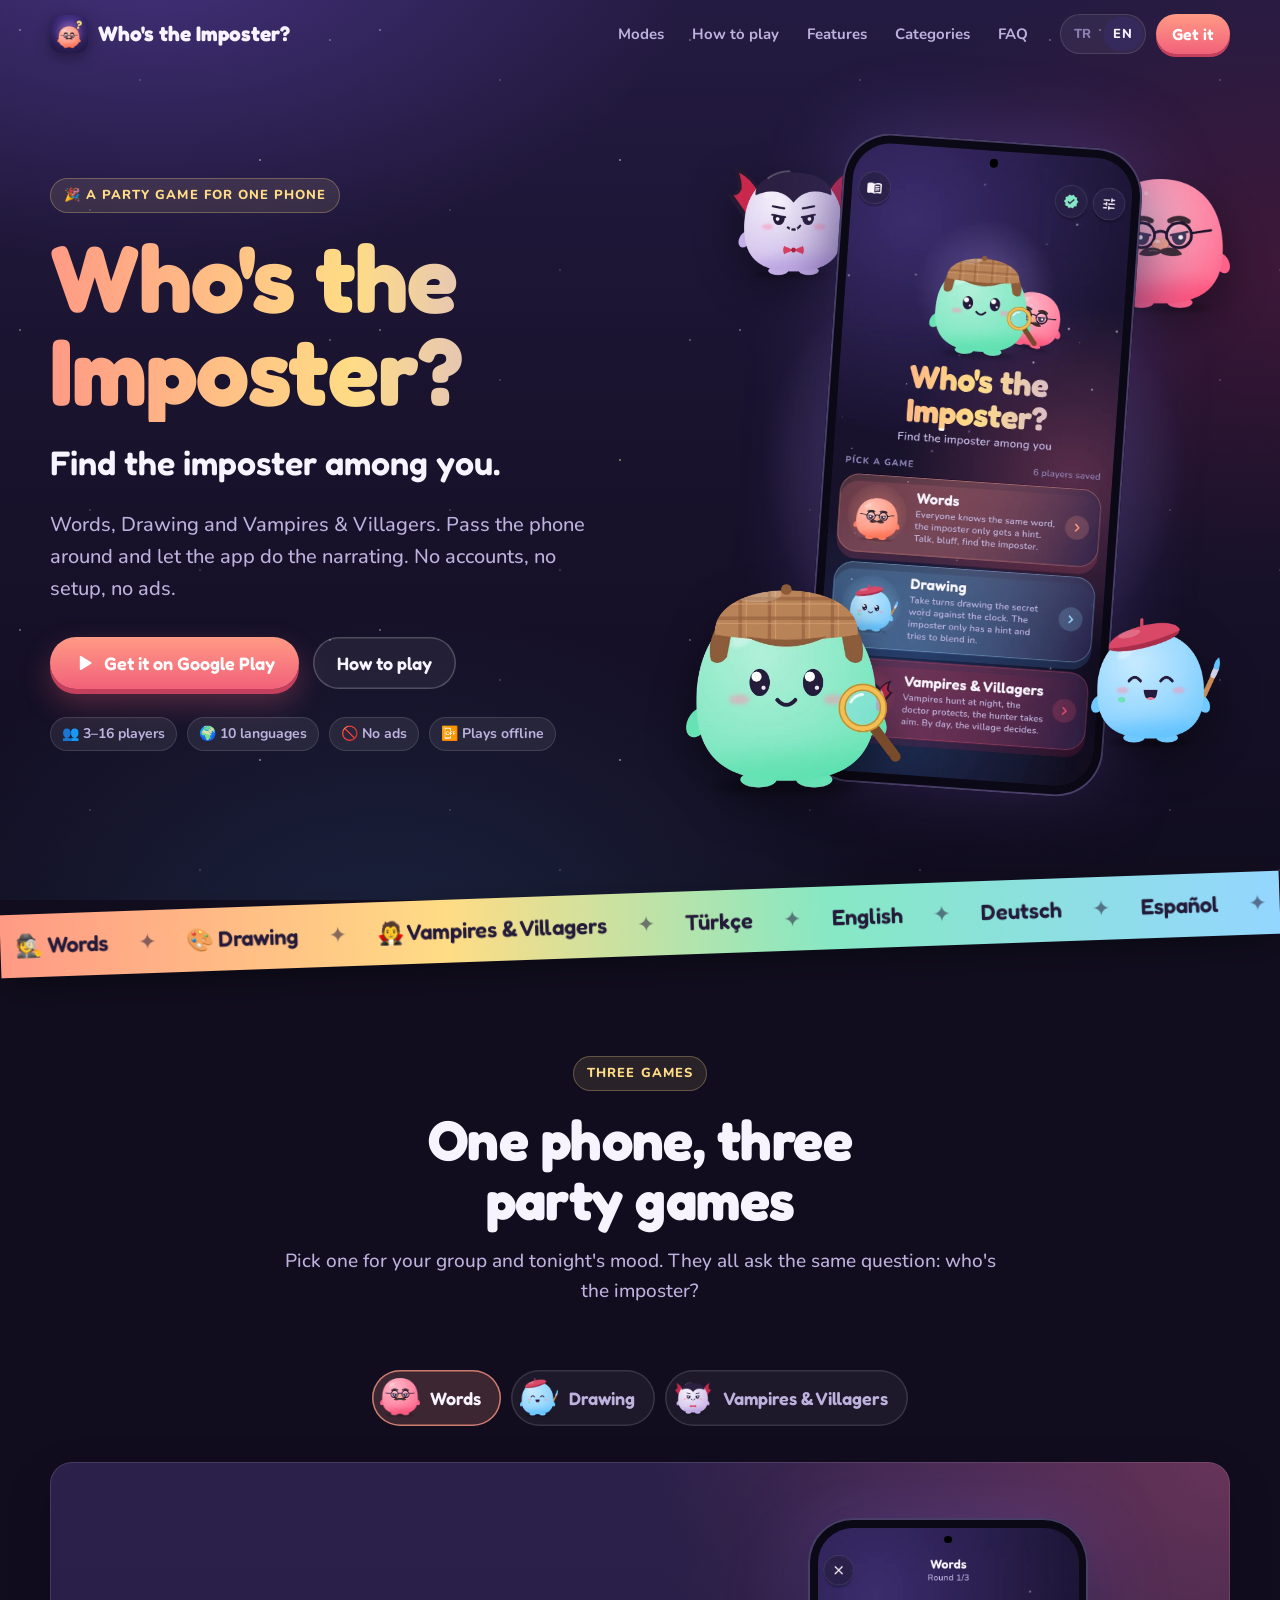
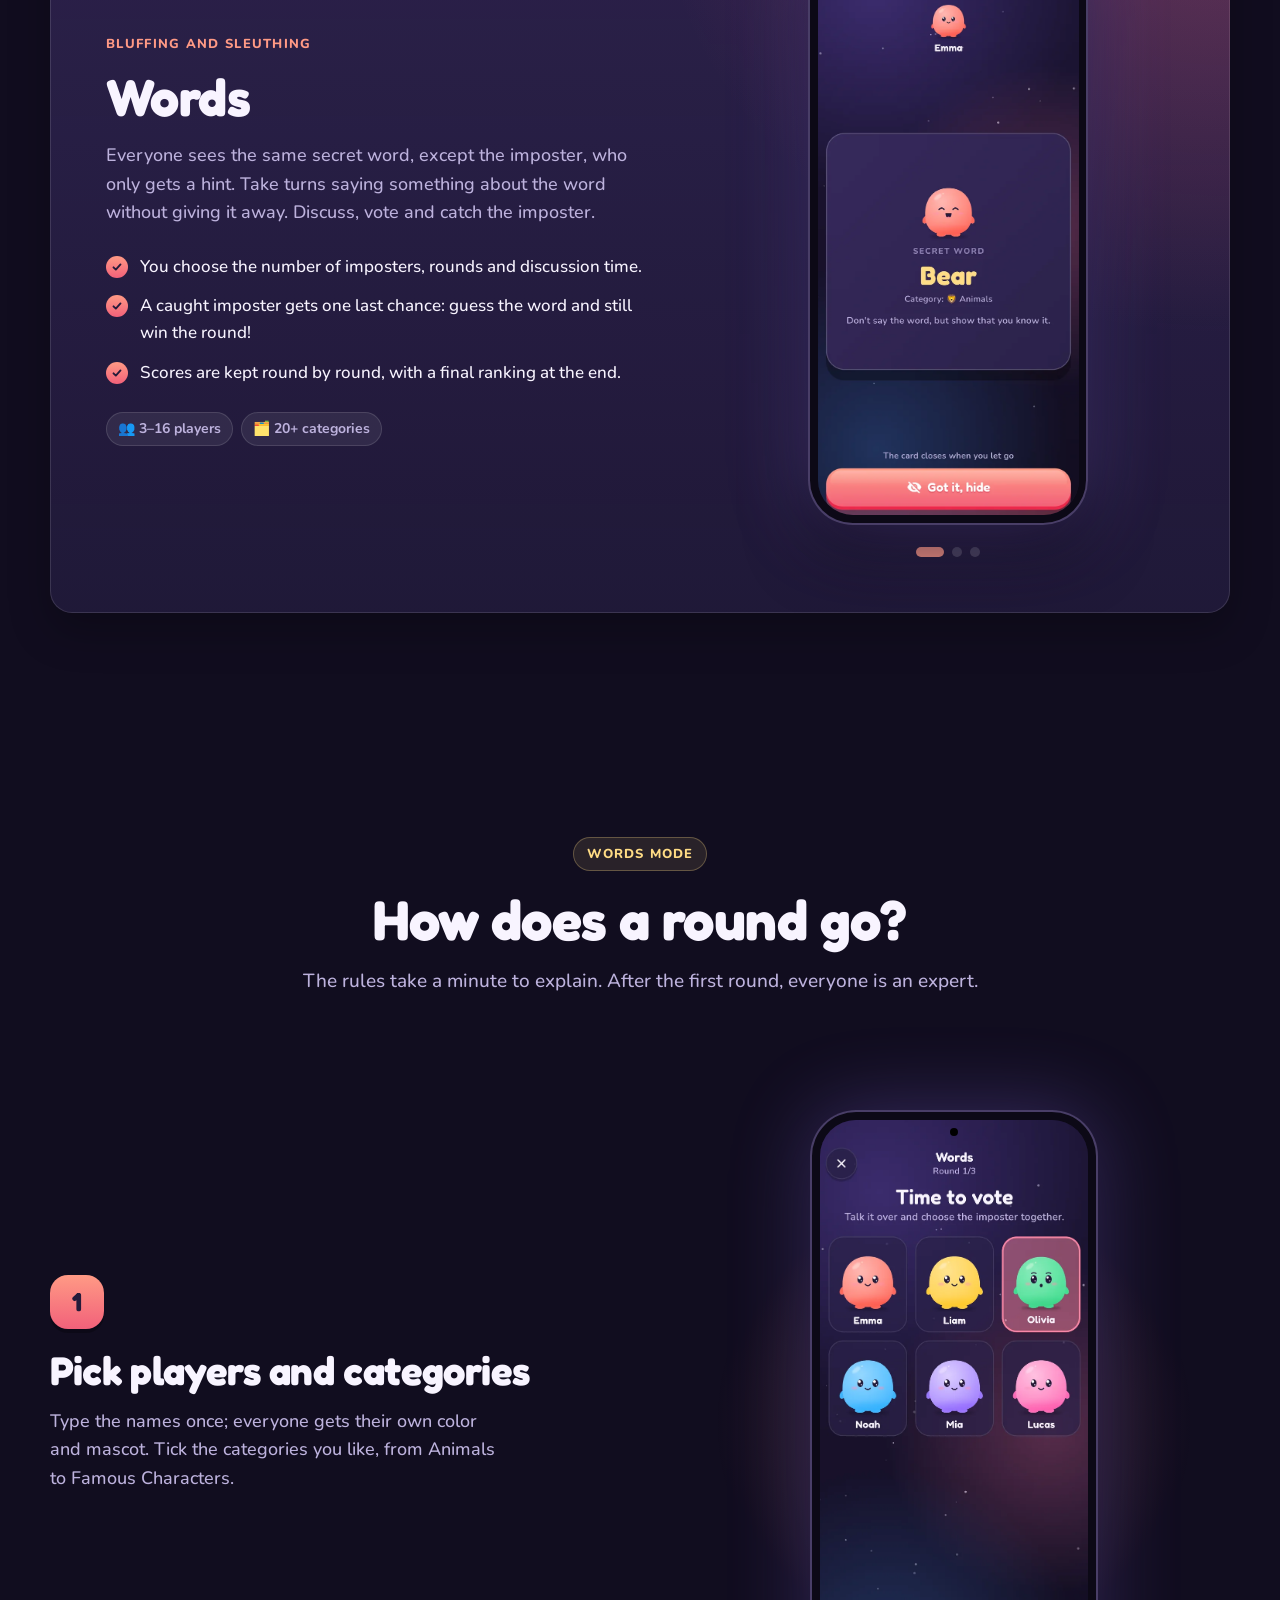
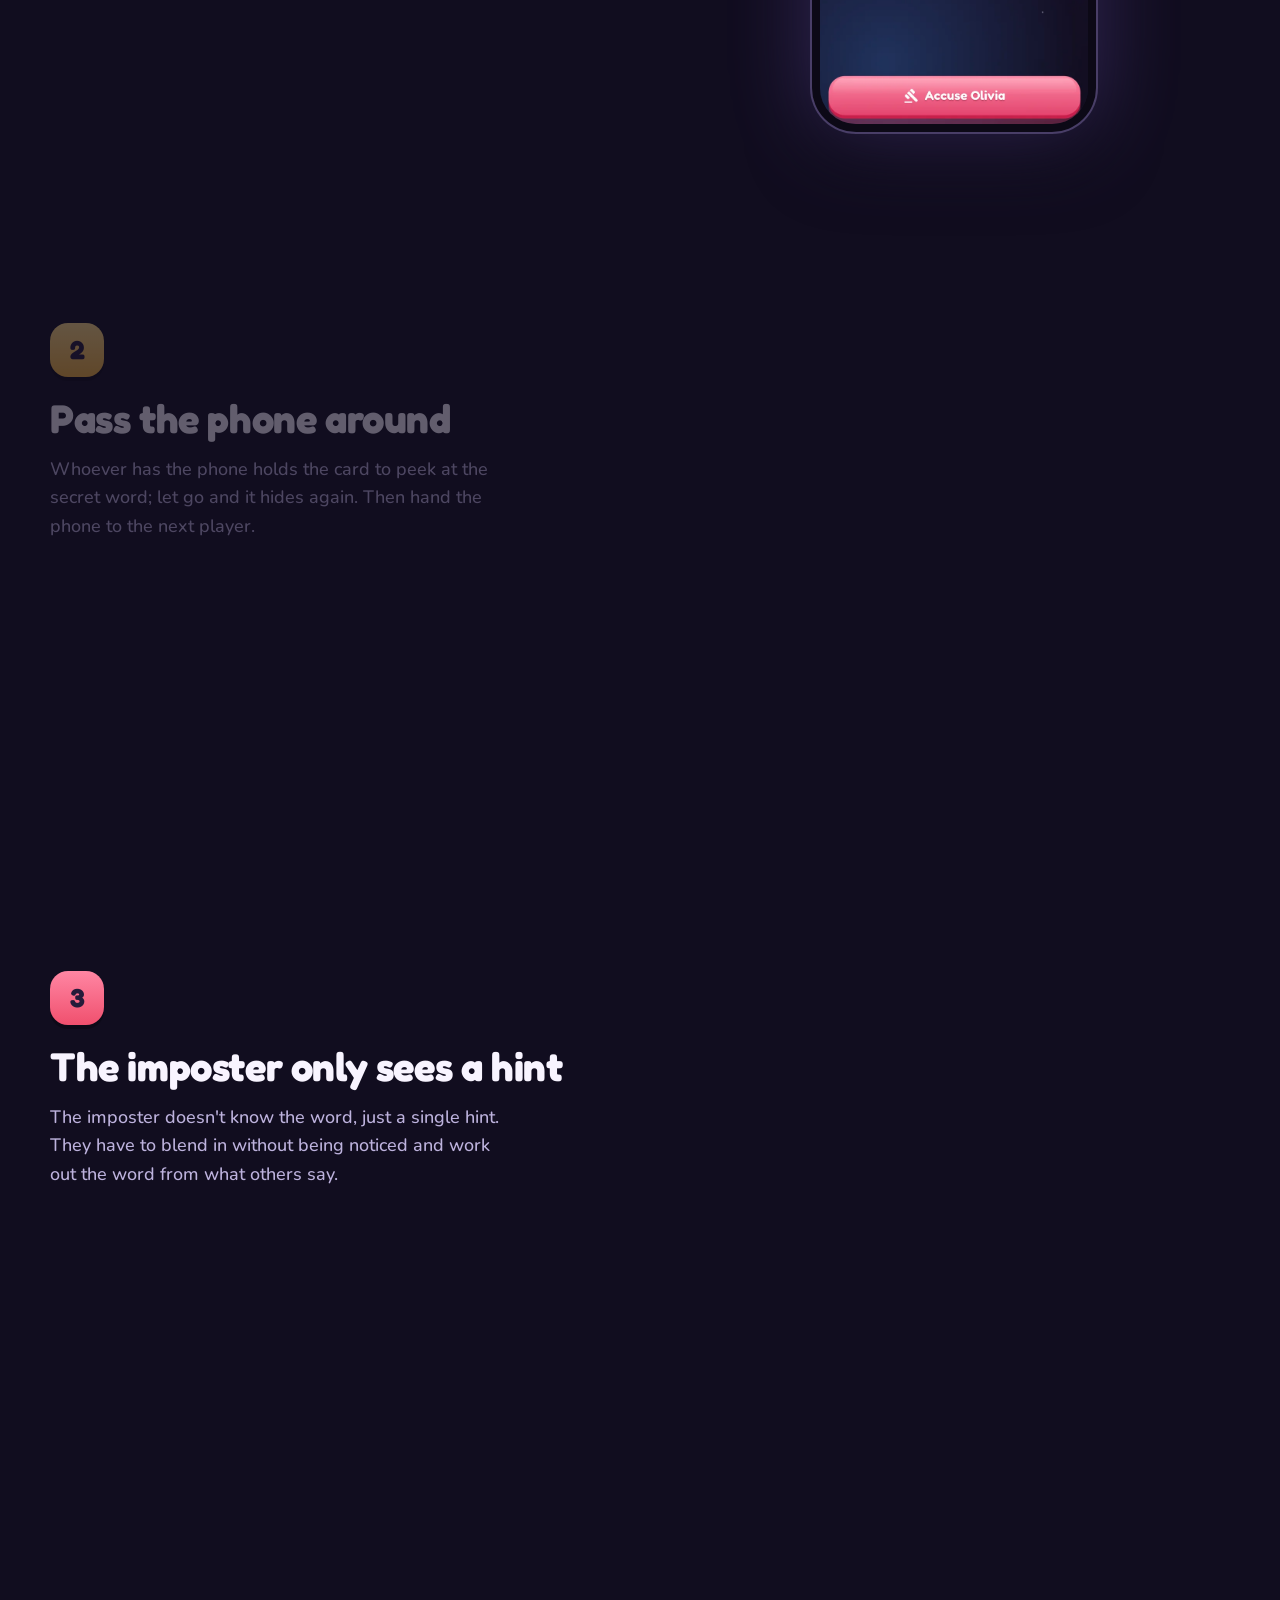
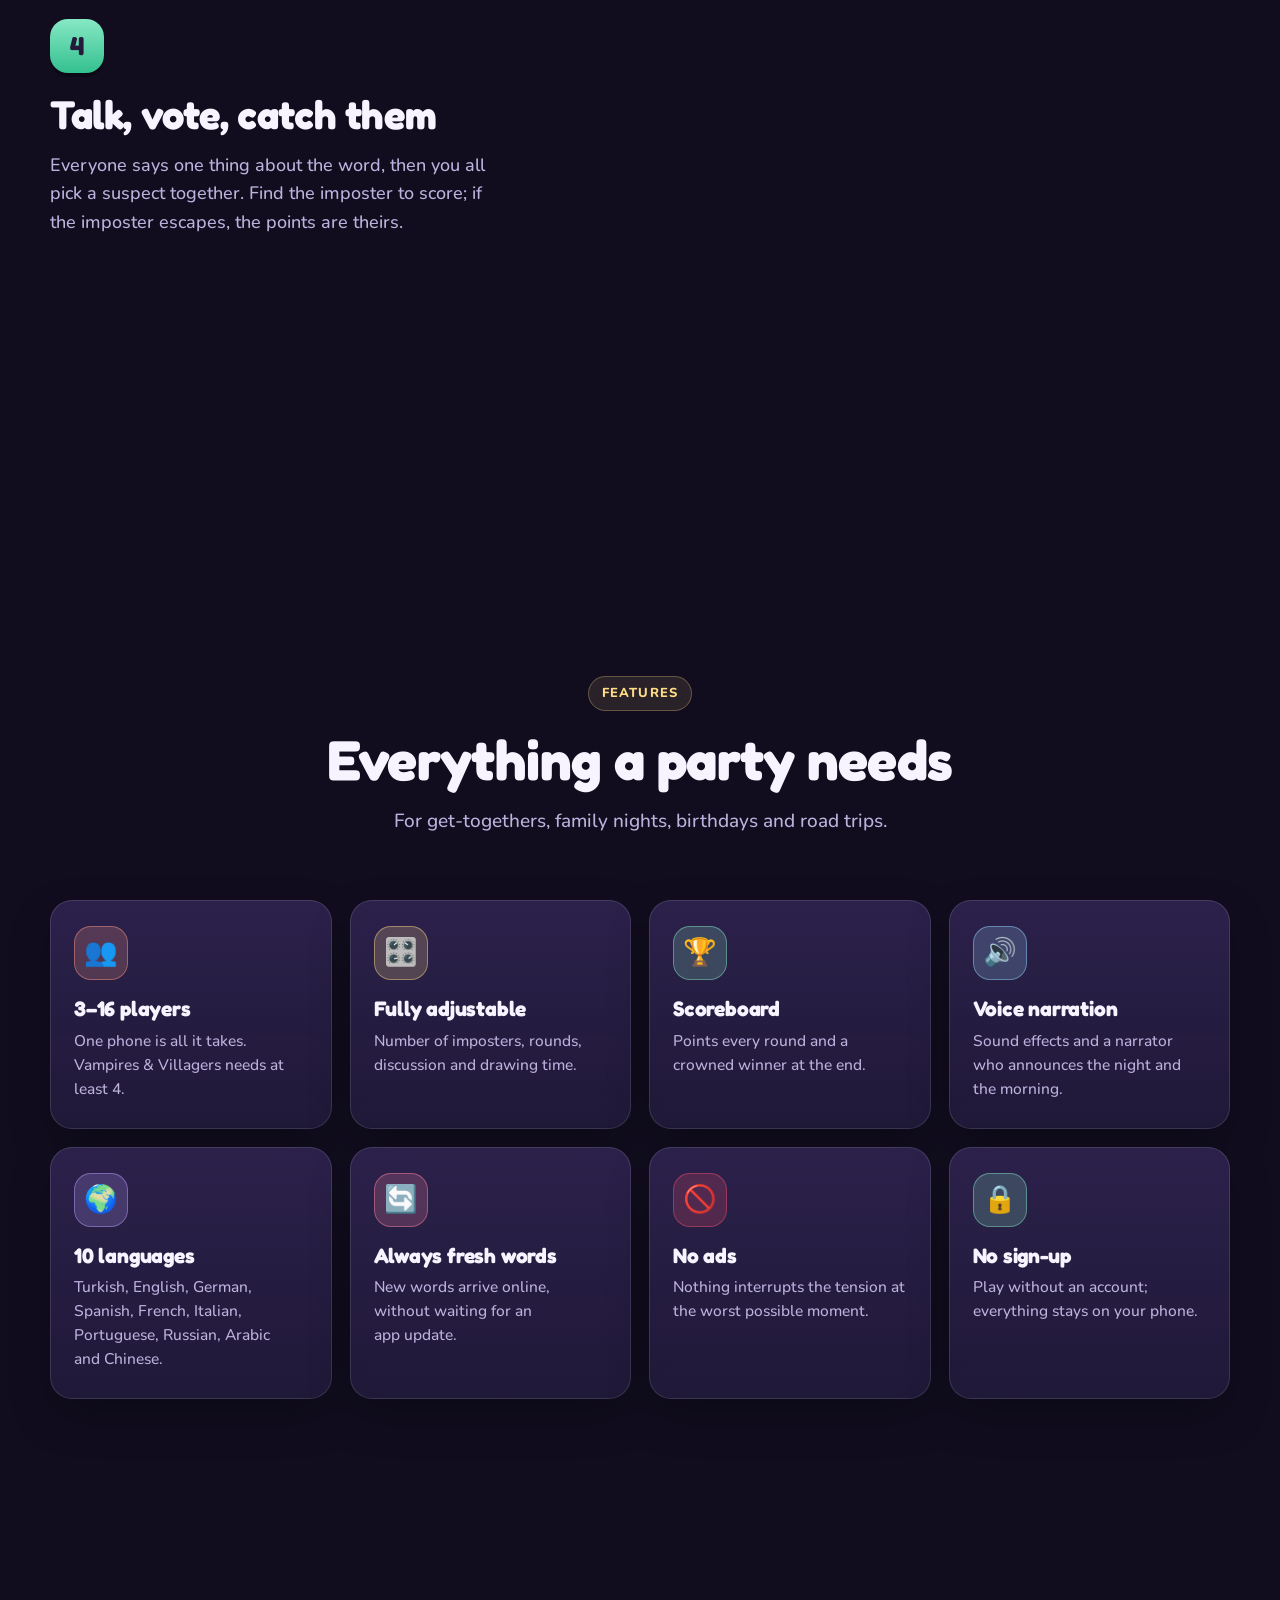
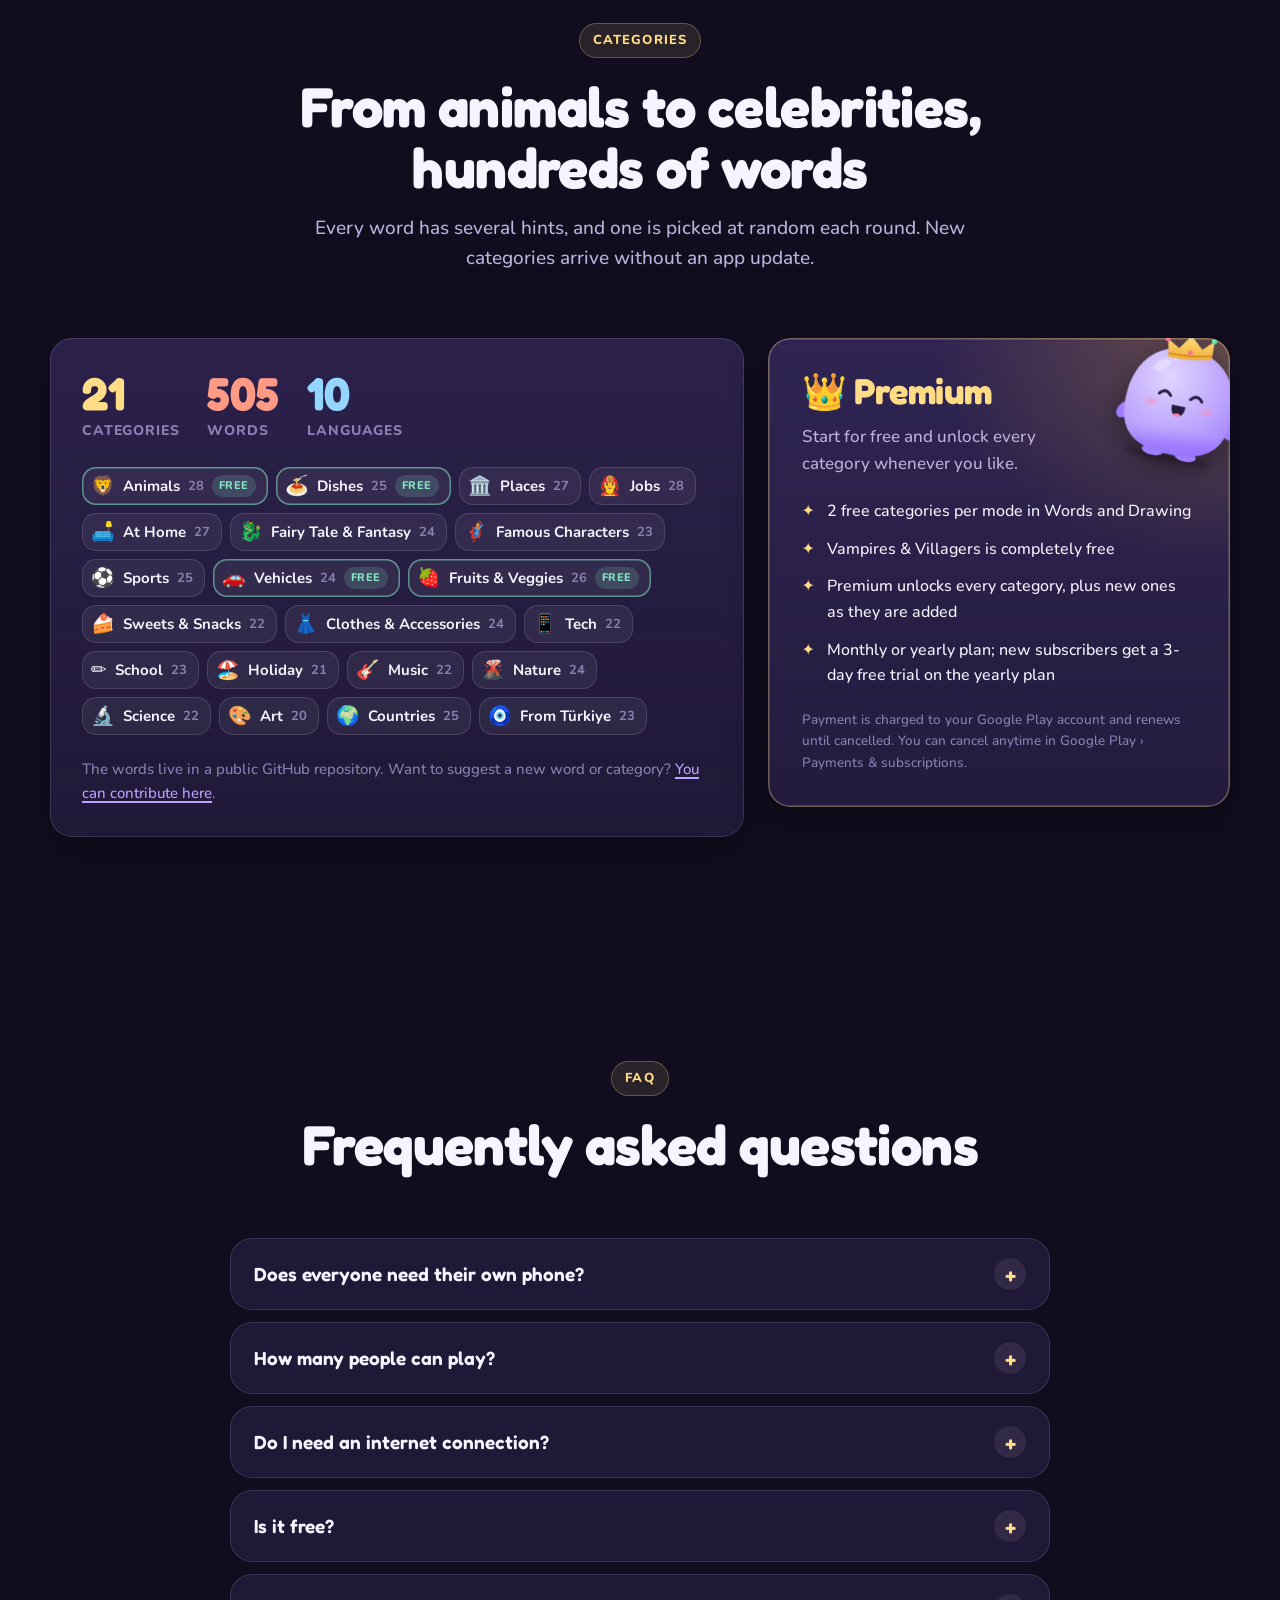
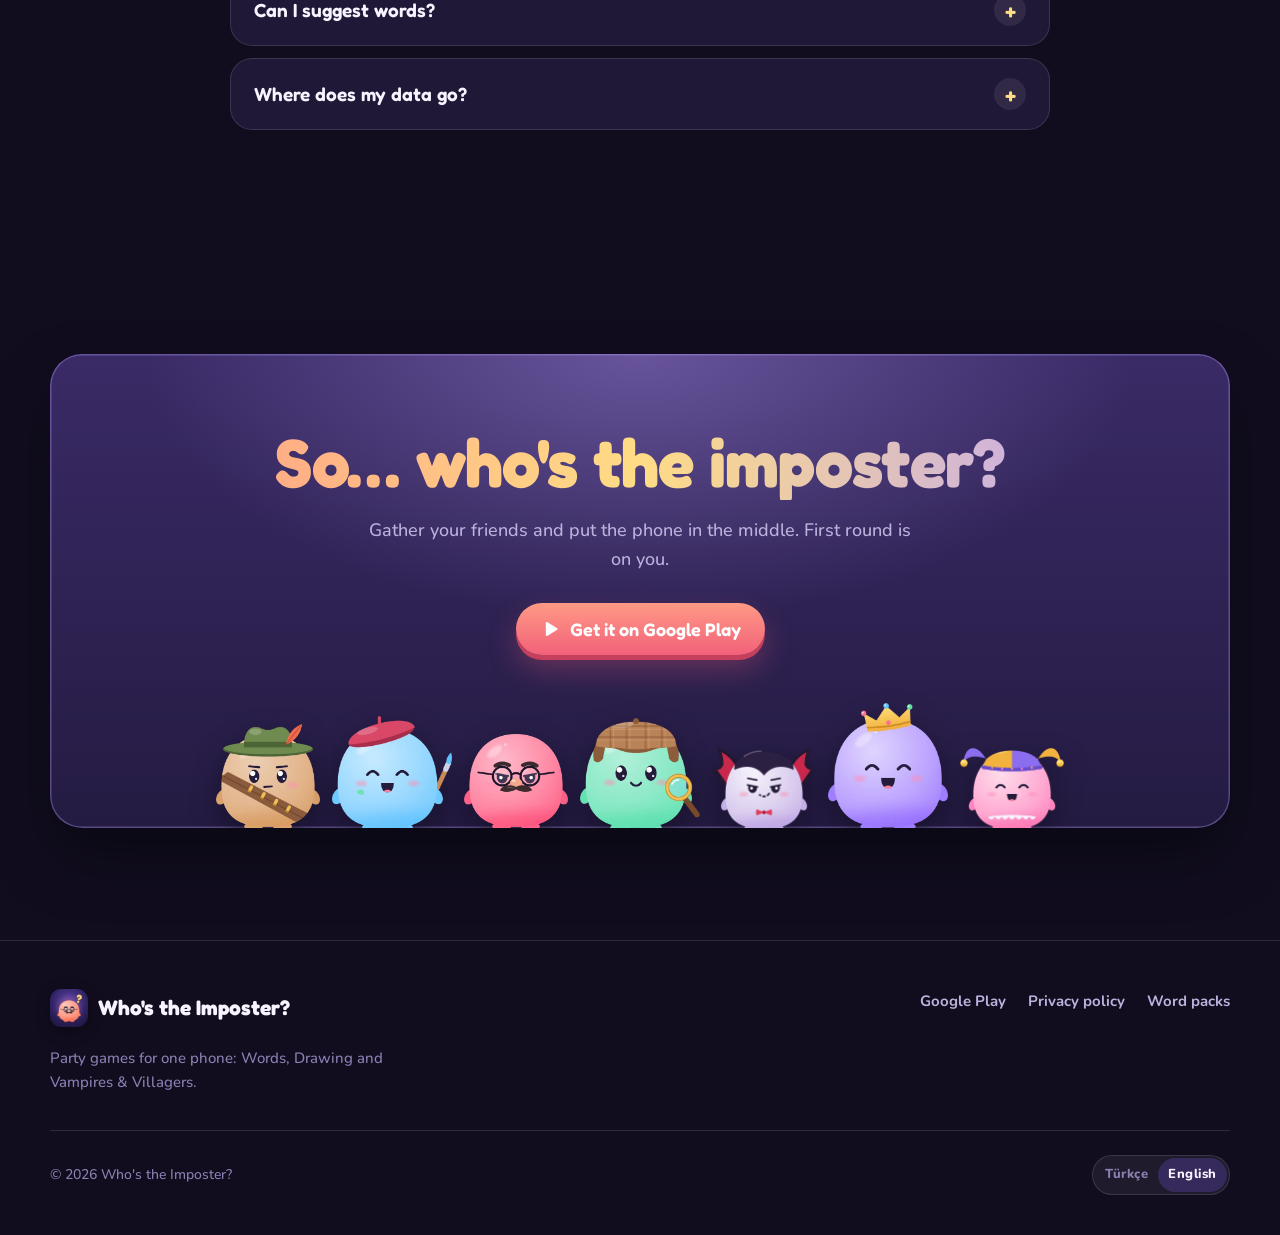
==== index.html @ 88e8c5e7 "Tanıtım sitesi: ana sayfa, gizlilik sayfası, TR/EN Co-Authored-By: Claude Opus 5.5 <noreply@anthropi" ====
<!doctype html>
<html lang="tr">
<head>
  <meta charset="utf-8">
  <meta name="viewport" content="width=device-width, initial-scale=1">
  <title>Hain Kim? · Tek telefonla parti oyunu</title>
  <meta name="description" data-i18n-attr="content:metaDescription" content="Kelime, Çizim ve Vampir Köylü: telefonu elden ele verin, aranızdaki haini birlikte bulun. 3–16 oyuncu, 10 dil, reklamsız.">
  <meta name="theme-color" content="#19132e">
  <link rel="canonical" href="https://dumkof22.github.io/hainkim-kelimeler/">
  <link rel="icon" type="image/png" sizes="192x192" href="assets/img/icon-192.png">
  <link rel="apple-touch-icon" href="assets/img/icon-180.png">

  <meta property="og:type" content="website">
  <meta property="og:site_name" content="Hain Kim?">
  <meta property="og:title" content="Hain Kim? · Tek telefonla parti oyunu">
  <meta property="og:description" content="Kelime, Çizim ve Vampir Köylü: telefonu elden ele verin, aranızdaki haini birlikte bulun.">
  <meta property="og:url" content="https://dumkof22.github.io/hainkim-kelimeler/">
  <meta property="og:image" content="https://dumkof22.github.io/hainkim-kelimeler/assets/img/og-tr.jpg">
  <meta property="og:image:width" content="1200">
  <meta property="og:image:height" content="630">
  <meta property="og:locale" content="tr_TR">
  <meta property="og:locale:alternate" content="en_US">
  <meta name="twitter:card" content="summary_large_image">

  <script type="application/ld+json">
  {
    "@context": "https://schema.org",
    "@type": "MobileApplication",
    "name": "Hain Kim?",
    "alternateName": "Who's the Imposter?",
    "operatingSystem": "Android",
    "applicationCategory": "GameApplication",
    "url": "https://play.google.com/store/apps/details?id=com.hkn.hainkim",
    "image": "https://dumkof22.github.io/hainkim-kelimeler/assets/img/icon-512.png",
    "inLanguage": ["tr", "en", "de", "es", "fr", "it", "pt", "ru", "ar", "zh"],
    "offers": { "@type": "Offer", "price": "0", "priceCurrency": "USD" }
  }
  </script>

  <!-- Dil, sayfa çizilmeden seçilir: ?lang= > kayıtlı tercih > tarayıcı dili. -->
  <script>
    (function () {
      var supported = ['tr', 'en'];
      var lang = new URLSearchParams(location.search).get('lang');
      if (supported.indexOf(lang) < 0) {
        try { lang = localStorage.getItem('hk-lang'); } catch (e) { lang = null; }
      }
      if (supported.indexOf(lang) < 0) {
        var prefs = navigator.languages || [navigator.language || ''];
        lang = prefs.some(function (l) { return /^tr\b/i.test(l); }) ? 'tr' : 'en';
      }
      var root = document.documentElement;
      root.classList.add('js');
      root.dataset.lang = lang;
      if (lang !== 'tr') root.classList.add('lang-pending');
    })();
  </script>

  <link rel="preconnect" href="https://fonts.googleapis.com">
  <link rel="preconnect" href="https://fonts.gstatic.com" crossorigin>
  <link rel="stylesheet" href="https://fonts.googleapis.com/css2?family=Fredoka:wght@500;600;700&family=Nunito:wght@500;600;700;800&display=swap">
  <link rel="stylesheet" href="assets/css/base.css">
  <link rel="stylesheet" href="assets/css/components.css">
  <link rel="stylesheet" href="assets/css/sections.css">
  <script type="module" src="assets/js/main.js"></script>
</head>
<body>
  <a class="skip-link" href="#main" data-i18n="skip">İçeriğe geç</a>

  <!-- ============ Üst menü -->
  <header class="nav" id="nav">
    <div class="container nav__inner">
      <a class="brand" href="#top">
        <img src="assets/img/icon-192.png" alt="" width="38" height="38">
        <span data-i18n="appName">Hain Kim?</span>
      </a>
      <nav class="nav__menu" aria-label="Bölümler" data-i18n-attr="aria-label:navLabel">
        <ul class="nav__links">
          <li><a href="#modlar" data-i18n="navModes">Modlar</a></li>
          <li><a href="#nasil" data-i18n="navHow">Nasıl oynanır?</a></li>
          <li><a href="#ozellikler" data-i18n="navFeatures">Özellikler</a></li>
          <li><a href="#kategoriler" data-i18n="navPacks">Kategoriler</a></li>
          <li><a href="#sss" data-i18n="navFaq">SSS</a></li>
        </ul>
      </nav>
      <div class="nav__actions">
        <div class="lang-switch" role="group" aria-label="Dil" data-i18n-attr="aria-label:langLabel">
          <button type="button" data-lang="tr" aria-pressed="true">TR</button>
          <button type="button" data-lang="en" aria-pressed="false">EN</button>
        </div>
        <a class="btn btn--small" href="https://play.google.com/store/apps/details?id=com.hkn.hainkim" data-play data-i18n="navCta">İndir</a>
      </div>
    </div>
  </header>

  <main id="main">
    <!-- ============ Giriş -->
    <section class="hero" id="top">
      <div class="container hero__inner">
        <div class="hero__text">
          <span class="eyebrow" data-i18n="heroEyebrow">🎉 Tek telefonla parti oyunu</span>
          <h1 class="hero__title gradient-text" data-i18n="appName">Hain Kim?</h1>
          <p class="hero__tagline" data-i18n="heroTagline">Aranızdaki haini bulun.</p>
          <p class="hero__lead" data-i18n="heroLead">Kelime, Çizim ve Vampir Köylü. Telefonu elden ele verin, gerisini uygulama anlatsın. Hesap yok, kurulum yok, reklam yok.</p>
          <div class="hero__actions">
            <a class="btn" href="https://play.google.com/store/apps/details?id=com.hkn.hainkim" data-play>
              <svg viewBox="0 0 24 24" aria-hidden="true"><path fill="currentColor" d="M7 4.6v14.8c0 .8.9 1.3 1.6.9l12-7.4c.6-.4.6-1.4 0-1.8l-12-7.4C7.9 3.3 7 3.8 7 4.6z"/></svg>
              <span data-i18n="ctaPlay">Google Play'den indir</span>
            </a>
            <a class="btn btn--ghost" href="#nasil" data-i18n="ctaHow">Nasıl oynanır?</a>
          </div>
          <ul class="hero__facts">
            <li class="chip" data-i18n="factPlayers">👥 3–16 oyuncu</li>
            <li class="chip" data-i18n="factLanguages">🌍 10 dil</li>
            <li class="chip" data-i18n="factNoAds">🚫 Reklamsız</li>
            <li class="chip" data-i18n="factOffline">📴 İnternetsiz oynanır</li>
          </ul>
        </div>

        <div class="hero__stage" aria-hidden="true">
          <img class="mascot mascot--vampire" src="assets/img/mascots/vampire.webp" alt="" width="420" height="368">
          <img class="mascot mascot--disguise" src="assets/img/mascots/disguise.webp" alt="" width="364" height="364">
          <div class="phone">
            <div class="phone__screen">
              <img class="is-active" data-screen="home" src="assets/img/screens/tr/home.webp" alt="" width="720" height="1559" fetchpriority="high">
            </div>
          </div>
          <img class="mascot mascot--detective" src="assets/img/mascots/detective.webp" alt="" width="390" height="395">
          <img class="mascot mascot--artist" src="assets/img/mascots/artist.webp" alt="" width="394" height="407">
        </div>
      </div>
    </section>

    <!-- ============ Kayan şerit -->
    <div class="band" aria-hidden="true">
      <div class="band__track">
        <ul class="band__list" data-band>
          <li data-i18n="bandWords">🕵️ Kelime</li>
          <li data-i18n="bandDrawing">🎨 Çizim</li>
          <li data-i18n="bandVampire">🧛 Vampir Köylü</li>
          <li>Türkçe</li>
          <li>English</li>
          <li>Deutsch</li>
          <li>Español</li>
          <li>Français</li>
          <li>Italiano</li>
          <li>Português</li>
          <li>Русский</li>
          <li>العربية</li>
          <li>中文</li>
        </ul>
      </div>
    </div>

    <!-- ============ Modlar -->
    <section class="section modes" id="modlar">
      <div class="container">
        <div class="section-head reveal">
          <span class="eyebrow" data-i18n="modesEyebrow">Üç oyun</span>
          <h2 data-i18n="modesTitle">Tek telefon, üç parti oyunu</h2>
          <p data-i18n="modesLead">Grubunuza ve o akşamın havasına göre seçin. Hepsinde aynı soru: aranızdaki hain kim?</p>
        </div>

        <div class="modes__tabs" role="tablist" aria-label="Oyun modları" data-i18n-attr="aria-label:modesLabel" hidden>
          <button class="mode-tab" type="button" role="tab" id="tab-words" aria-controls="panel-words" aria-selected="true">
            <img src="assets/img/mascots/disguise.webp" alt="" width="40" height="40">
            <span data-i18n="modeWords">Kelime</span>
          </button>
          <button class="mode-tab mode-tab--drawing" type="button" role="tab" id="tab-drawing" aria-controls="panel-drawing" aria-selected="false" tabindex="-1">
            <img src="assets/img/mascots/artist.webp" alt="" width="40" height="40">
            <span data-i18n="modeDrawing">Çizim</span>
          </button>
          <button class="mode-tab mode-tab--vampire" type="button" role="tab" id="tab-vampire" aria-controls="panel-vampire" aria-selected="false" tabindex="-1">
            <img src="assets/img/mascots/vampire.webp" alt="" width="40" height="40">
            <span data-i18n="modeVampire">Vampir Köylü</span>
          </button>
        </div>

        <!-- Kelime -->
        <article class="card mode-panel reveal" id="panel-words" role="tabpanel" aria-labelledby="tab-words" data-carousel>
          <div class="mode-panel__text">
            <span class="mode-panel__badge" data-i18n="wordsBadge">Blöf ve dedektiflik</span>
            <h3 data-i18n="modeWords">Kelime</h3>
            <p class="mode-panel__desc" data-i18n="wordsDesc">Herkes aynı gizli kelimeyi görür, hain ise yalnızca bir ipucunu. Sırayla kelimeyle ilgili bir şey söyleyin; ne çok açık verin ne de belli edin. Tartışın, oylayın ve haini yakalayın.</p>
            <ul class="mode-panel__list">
              <li data-i18n="wordsPoint1">Hain sayısını, tur sayısını ve tartışma süresini siz seçin.</li>
              <li data-i18n="wordsPoint2">Yakalanan hainin son bir şansı var: kelimeyi bilirse turu yine kazanır!</li>
              <li data-i18n="wordsPoint3">Puan tablosu tur tur tutulur, oyun sonunda sıralama çıkar.</li>
            </ul>
            <div class="mode-panel__chips">
              <span class="chip" data-i18n="chipPlayers316">👥 3–16 oyuncu</span>
              <span class="chip" data-i18n="chipCategories">🗂️ 20+ kategori</span>
            </div>
          </div>
          <div class="mode-panel__device">
            <div class="phone">
              <div class="phone__screen">
                <img class="is-active" data-screen="word" src="assets/img/screens/tr/word.webp" alt="Gizli kelime kartı: Ayı" data-i18n-attr="alt:altWord" width="720" height="1559" loading="lazy">
                <img data-screen="imposter" src="assets/img/screens/tr/imposter.webp" alt="Hainin kartı: yalnızca ipucu görünüyor" data-i18n-attr="alt:altImposter" width="720" height="1559" loading="lazy">
                <img data-screen="voting" src="assets/img/screens/tr/voting.webp" alt="Oylama ekranı" data-i18n-attr="alt:altVoting" width="720" height="1559" loading="lazy">
              </div>
            </div>
            <div class="phone-dots" data-dots></div>
          </div>
        </article>

        <!-- Çizim -->
        <article class="card mode-panel mode-panel--drawing reveal" id="panel-drawing" role="tabpanel" aria-labelledby="tab-drawing" data-carousel>
          <div class="mode-panel__text">
            <span class="mode-panel__badge" data-i18n="drawingBadge">Fırça ve şüphe</span>
            <h3 data-i18n="modeDrawing">Çizim</h3>
            <p class="mode-panel__desc" data-i18n="drawingDesc">Gizli kelimeyi ortak bir tuvale sırayla ve süreyle çizin. Kelimeyi bilmeyen hain, çizgilerin arasına karışmaya çalışır. Kimin çizgisi biraz fazla kararsız?</p>
            <ul class="mode-panel__list">
              <li data-i18n="drawingPoint1">Her oyuncunun kendi fırça rengi var; kim neyi çizdi belli.</li>
              <li data-i18n="drawingPoint2">“Tek çizgi” kuralıyla işi daha da zorlaştırın.</li>
              <li data-i18n="drawingPoint3">Çizim süresi ve tur sayısı ayarlanabilir.</li>
            </ul>
            <div class="mode-panel__chips">
              <span class="chip" data-i18n="chipPlayers316">👥 3–16 oyuncu</span>
              <span class="chip" data-i18n="chipTimer">⏱️ Süreli turlar</span>
            </div>
          </div>
          <div class="mode-panel__device">
            <div class="phone">
              <div class="phone__screen">
                <img class="is-active" data-screen="drawing" src="assets/img/screens/tr/drawing.webp" alt="Ortak tuvalde çizilmiş bir kedi" data-i18n-attr="alt:altDrawing" width="720" height="1559" loading="lazy">
              </div>
            </div>
          </div>
        </article>

        <!-- Vampir Köylü -->
        <article class="card mode-panel mode-panel--vampire reveal" id="panel-vampire" role="tabpanel" aria-labelledby="tab-vampire" data-carousel>
          <div class="mode-panel__text">
            <span class="mode-panel__badge" data-i18n="vampireBadge">Gece ve gündüz · ücretsiz</span>
            <h3 data-i18n="modeVampire">Vampir Köylü</h3>
            <p class="mode-panel__desc" data-i18n="vampireDesc">Gece telefon elden ele dolaşır: vampirler kurbanını seçer, doktor korur, avcı nişan alır, Jester ise asılmak için köyü kandırmaya çalışır. Sabah kurbanlar açıklanır, gündüz köy kararını verir.</p>
            <ul class="mode-panel__list">
              <li data-i18n="vampirePoint1">Anlatıcıya gerek yok: sesli anlatım geceyi ve sabahı duyurur.</li>
              <li data-i18n="vampirePoint2">Rol sayılarını grubunuza göre ayarlayın; en az 4 oyuncu.</li>
            </ul>
            <ul class="mode-panel__roles">
              <li><img src="assets/img/mascots/vampire.webp" alt="" width="52" height="52" loading="lazy"><span data-i18n="roleVampire">Vampir</span></li>
              <li><img src="assets/img/mascots/villager.webp" alt="" width="52" height="52" loading="lazy"><span data-i18n="roleVillager">Köylü</span></li>
              <li><img src="assets/img/mascots/doctor.webp" alt="" width="52" height="52" loading="lazy"><span data-i18n="roleDoctor">Doktor</span></li>
              <li><img src="assets/img/mascots/hunter.webp" alt="" width="52" height="52" loading="lazy"><span data-i18n="roleHunter">Avcı</span></li>
              <li><img src="assets/img/mascots/jester.webp" alt="" width="52" height="52" loading="lazy"><span data-i18n="roleJester">Jester</span></li>
            </ul>
          </div>
          <div class="mode-panel__device">
            <div class="phone">
              <div class="phone__screen">
                <img class="is-active" data-screen="vampire_role" src="assets/img/screens/tr/vampire_role.webp" alt="Gece rol kartı: Vampir" data-i18n-attr="alt:altVampireRole" width="720" height="1559" loading="lazy">
                <img data-screen="vampire_end" src="assets/img/screens/tr/vampire_end.webp" alt="Oyun sonu: köy kazandı" data-i18n-attr="alt:altVampireEnd" width="720" height="1559" loading="lazy">
              </div>
            </div>
            <div class="phone-dots" data-dots></div>
          </div>
        </article>
      </div>
    </section>

    <!-- ============ Nasıl oynanır -->
    <section class="section howto" id="nasil">
      <div class="container">
        <div class="section-head reveal">
          <span class="eyebrow" data-i18n="howEyebrow">Kelime modu</span>
          <h2 data-i18n="howTitle">Bir tur nasıl geçer?</h2>
          <p data-i18n="howLead">Kuralları anlatmak bir dakika sürer, ilk turdan sonra herkes uzman olur.</p>
        </div>

        <div class="howto__grid">
          <ol class="howto__steps">
            <li class="step" data-step="categories">
              <span class="step__num" aria-hidden="true"></span>
              <h3 data-i18n="step1Title">Oyuncuları ve kategoriyi seçin</h3>
              <p data-i18n="step1Text">İsimleri bir kez yazın; herkese kendi rengi ve maskotu atanır. Hayvanlardan Ünlü Karakterler'e, sevdiğiniz kategorileri işaretleyin.</p>
              <div class="phone"><div class="phone__screen"><img class="is-active" data-screen="categories" src="assets/img/screens/tr/categories.webp" alt="" width="720" height="1559" loading="lazy"></div></div>
            </li>
            <li class="step" data-step="word">
              <span class="step__num" aria-hidden="true"></span>
              <h3 data-i18n="step2Title">Telefonu elden ele verin</h3>
              <p data-i18n="step2Text">Sırası gelen kartı basılı tutup gizli kelimeye bakar, bırakınca kart kapanır. Sonra telefonu yanındakine uzatır.</p>
              <div class="phone"><div class="phone__screen"><img class="is-active" data-screen="word" src="assets/img/screens/tr/word.webp" alt="" width="720" height="1559" loading="lazy"></div></div>
            </li>
            <li class="step" data-step="imposter">
              <span class="step__num" aria-hidden="true"></span>
              <h3 data-i18n="step3Title">Hain yalnızca ipucunu görür</h3>
              <p data-i18n="step3Text">Hain kelimeyi bilmez; elinde tek bir ipucu vardır. Belli etmeden aranıza karışmalı ve konuşulanlardan kelimeyi kapmalı.</p>
              <div class="phone"><div class="phone__screen"><img class="is-active" data-screen="imposter" src="assets/img/screens/tr/imposter.webp" alt="" width="720" height="1559" loading="lazy"></div></div>
            </li>
            <li class="step" data-step="voting">
              <span class="step__num" aria-hidden="true"></span>
              <h3 data-i18n="step4Title">Konuşun, oylayın, yakalayın</h3>
              <p data-i18n="step4Text">Herkes sırayla kelimeyle ilgili tek bir şey söyler, sonra hep birlikte şüpheliyi seçersiniz. Haini bulan puanı kapar; hain kurtulursa puan onundur.</p>
              <div class="phone"><div class="phone__screen"><img class="is-active" data-screen="voting" src="assets/img/screens/tr/voting.webp" alt="" width="720" height="1559" loading="lazy"></div></div>
            </li>
          </ol>

          <div class="howto__device" aria-hidden="true">
            <div class="phone">
              <div class="phone__screen" data-howto-screen>
                <img class="is-active" data-screen="categories" src="assets/img/screens/tr/categories.webp" alt="" width="720" height="1559" loading="lazy">
                <img data-screen="word" src="assets/img/screens/tr/word.webp" alt="" width="720" height="1559" loading="lazy">
                <img data-screen="imposter" src="assets/img/screens/tr/imposter.webp" alt="" width="720" height="1559" loading="lazy">
                <img data-screen="voting" src="assets/img/screens/tr/voting.webp" alt="" width="720" height="1559" loading="lazy">
              </div>
            </div>
          </div>
        </div>
      </div>
    </section>

    <!-- ============ Özellikler -->
    <section class="section features" id="ozellikler">
      <div class="container">
        <div class="section-head reveal">
          <span class="eyebrow" data-i18n="featuresEyebrow">Özellikler</span>
          <h2 data-i18n="featuresTitle">Parti için ne gerekiyorsa</h2>
          <p data-i18n="featuresLead">Arkadaş buluşmaları, aile akşamları, doğum günleri ve uzun yolculuklar için.</p>
        </div>
        <ul class="features__grid">
          <li class="card feature reveal">
            <span class="feature__icon" aria-hidden="true">👥</span>
            <h3 data-i18n="f1Title">3–16 oyuncu</h3>
            <p data-i18n="f1Text">Tek telefon yeter. Vampir Köylü için en az 4 kişi.</p>
          </li>
          <li class="card feature reveal">
            <span class="feature__icon" aria-hidden="true">🎛️</span>
            <h3 data-i18n="f2Title">Her şey ayarlanabilir</h3>
            <p data-i18n="f2Text">Hain sayısı, tur sayısı, tartışma ve çizim süreleri.</p>
          </li>
          <li class="card feature reveal">
            <span class="feature__icon" aria-hidden="true">🏆</span>
            <h3 data-i18n="f3Title">Puan tablosu</h3>
            <p data-i18n="f3Text">Tur tur puanlar ve oyun sonunda taçlı bir kazanan.</p>
          </li>
          <li class="card feature reveal">
            <span class="feature__icon" aria-hidden="true">🔊</span>
            <h3 data-i18n="f4Title">Sesli anlatım</h3>
            <p data-i18n="f4Text">Ses efektleri ve geceyi, sabahı duyuran bir anlatıcı.</p>
          </li>
          <li class="card feature reveal">
            <span class="feature__icon" aria-hidden="true">🌍</span>
            <h3 data-i18n="f5Title">10 dil</h3>
            <p data-i18n="f5Text">Türkçe, İngilizce, Almanca, İspanyolca, Fransızca, İtalyanca, Portekizce, Rusça, Arapça, Çince.</p>
          </li>
          <li class="card feature reveal">
            <span class="feature__icon" aria-hidden="true">🔄</span>
            <h3 data-i18n="f6Title">Hep taze kelimeler</h3>
            <p data-i18n="f6Text">Yeni kelimeler mağaza güncellemesi beklemeden internetten gelir.</p>
          </li>
          <li class="card feature reveal">
            <span class="feature__icon" aria-hidden="true">🚫</span>
            <h3 data-i18n="f7Title">Reklam yok</h3>
            <p data-i18n="f7Text">Gerilimin tam ortasında araya giren reklam yok.</p>
          </li>
          <li class="card feature reveal">
            <span class="feature__icon" aria-hidden="true">🔒</span>
            <h3 data-i18n="f8Title">Üyelik yok</h3>
            <p data-i18n="f8Text">Hesap açmadan oynayın; her şey telefonunuzda kalır.</p>
          </li>
        </ul>
      </div>
    </section>

    <!-- ============ Kategoriler ve Premium -->
    <section class="section packs" id="kategoriler">
      <div class="container">
        <div class="section-head reveal">
          <span class="eyebrow" data-i18n="packsEyebrow">Kategoriler</span>
          <h2 data-i18n="packsTitle">Hayvanlardan ünlülere, yüzlerce kelime</h2>
          <p data-i18n="packsLead">Her kelimenin birden fazla ipucu var; her turda biri rastgele seçilir. Yeni kategoriler uygulama güncellemesi olmadan eklenir.</p>
        </div>

        <div class="packs__grid">
          <div class="card packs__list reveal">
            <div class="packs__stats">
              <div class="stat"><strong data-stat="categories">21</strong><span data-i18n="statCategories">kategori</span></div>
              <div class="stat"><strong data-stat="words">505</strong><span data-i18n="statWords">kelime</span></div>
              <div class="stat"><strong>10</strong><span data-i18n="statLanguages">dil</span></div>
            </div>
            <ul class="category-list" id="category-list">
              <!-- categories:start -->
              <li class="category category--free"><span class="category__icon" aria-hidden="true">🦁</span><span>Hayvanlar</span><span class="category__count">28</span><span class="category__free">Ücretsiz</span></li>
              <li class="category category--free"><span class="category__icon" aria-hidden="true">🍝</span><span>Yemekler</span><span class="category__count">25</span><span class="category__free">Ücretsiz</span></li>
              <li class="category"><span class="category__icon" aria-hidden="true">🏛️</span><span>Mekanlar</span><span class="category__count">27</span></li>
              <li class="category"><span class="category__icon" aria-hidden="true">👩‍🚒</span><span>Meslekler</span><span class="category__count">28</span></li>
              <li class="category"><span class="category__icon" aria-hidden="true">🛋️</span><span>Evde</span><span class="category__count">27</span></li>
              <li class="category"><span class="category__icon" aria-hidden="true">🐉</span><span>Masal & Fantastik</span><span class="category__count">24</span></li>
              <li class="category"><span class="category__icon" aria-hidden="true">🦸</span><span>Ünlü Karakterler</span><span class="category__count">23</span></li>
              <li class="category"><span class="category__icon" aria-hidden="true">⚽</span><span>Spor</span><span class="category__count">25</span></li>
              <li class="category category--free"><span class="category__icon" aria-hidden="true">🚗</span><span>Taşıtlar</span><span class="category__count">24</span><span class="category__free">Ücretsiz</span></li>
              <li class="category category--free"><span class="category__icon" aria-hidden="true">🍓</span><span>Meyve & Sebze</span><span class="category__count">26</span><span class="category__free">Ücretsiz</span></li>
              <li class="category"><span class="category__icon" aria-hidden="true">🍰</span><span>Tatlı & Atıştırmalık</span><span class="category__count">22</span></li>
              <li class="category"><span class="category__icon" aria-hidden="true">👗</span><span>Giysi & Aksesuar</span><span class="category__count">24</span></li>
              <li class="category"><span class="category__icon" aria-hidden="true">📱</span><span>Teknoloji</span><span class="category__count">22</span></li>
              <li class="category"><span class="category__icon" aria-hidden="true">✏️</span><span>Okul</span><span class="category__count">23</span></li>
              <li class="category"><span class="category__icon" aria-hidden="true">🏖️</span><span>Tatil</span><span class="category__count">21</span></li>
              <li class="category"><span class="category__icon" aria-hidden="true">🎸</span><span>Müzik</span><span class="category__count">22</span></li>
              <li class="category"><span class="category__icon" aria-hidden="true">🌋</span><span>Doğa</span><span class="category__count">24</span></li>
              <li class="category"><span class="category__icon" aria-hidden="true">🔬</span><span>Bilim</span><span class="category__count">22</span></li>
              <li class="category"><span class="category__icon" aria-hidden="true">🎨</span><span>Sanat</span><span class="category__count">20</span></li>
              <li class="category"><span class="category__icon" aria-hidden="true">🌍</span><span>Ülkeler</span><span class="category__count">25</span></li>
              <li class="category"><span class="category__icon" aria-hidden="true">🧿</span><span>Türkiye'den</span><span class="category__count">23</span></li>
              <!-- categories:end -->
            </ul>
            <p class="packs__note">
              <span data-i18n="packsNote">Kelimeler herkese açık bir GitHub deposunda duruyor; yeni kelime ya da kategori önermek isterseniz</span>
              <a href="https://github.com/dumkof22/hainkim-kelimeler#readme" data-i18n="packsNoteLink">buradan katkıda bulunabilirsiniz</a>.
            </p>
          </div>

          <aside class="card premium reveal">
            <img class="premium__mascot" src="assets/img/mascots/winner.webp" alt="" width="364" height="414" loading="lazy">
            <h3><span>👑</span> <span data-i18n="premiumTitle">Premium</span></h3>
            <p class="premium__lead" data-i18n="premiumLead">Ücretsiz başlayın, isterseniz tüm kategorileri açın.</p>
            <ul class="premium__list">
              <li data-i18n="premium1">Kelime ve Çizim'de her modda 2 kategori ücretsiz</li>
              <li data-i18n="premium2">Vampir Köylü tamamen ücretsiz</li>
              <li data-i18n="premium3">Premium ile tüm kategoriler ve sonradan eklenecek yenileri</li>
              <li data-i18n="premium4">Aylık ya da yıllık plan; yıllık planda yeni abonelere 3 gün ücretsiz deneme</li>
            </ul>
            <p class="premium__fine" data-i18n="premiumFine">Ödeme Google Play hesabınızdan alınır ve iptal edilene kadar yenilenir. İstediğiniz zaman Google Play › Ödemeler ve abonelikler bölümünden iptal edebilirsiniz.</p>
          </aside>
        </div>
      </div>
    </section>

    <!-- ============ SSS -->
    <section class="section faq" id="sss">
      <div class="container">
        <div class="section-head reveal">
          <span class="eyebrow" data-i18n="faqEyebrow">SSS</span>
          <h2 data-i18n="faqTitle">Sıkça sorulanlar</h2>
        </div>
        <div class="faq__list reveal">
          <details class="faq__item">
            <summary data-i18n="q1">Herkesin kendi telefonu gerekiyor mu?</summary>
            <p data-i18n="a1">Hayır. Tek telefon yeter: sırası gelen oyuncu telefonu alır, kartına gizlice bakar ve yanındakine uzatır.</p>
          </details>
          <details class="faq__item">
            <summary data-i18n="q2">Kaç kişiyle oynanır?</summary>
            <p data-i18n="a2">Kelime ve Çizim 3 ile 16 kişi arasında oynanır. Vampir Köylü için en az 4 kişi gerekir; kalabalık gruplarda daha da eğlenceli.</p>
          </details>
          <details class="faq__item">
            <summary data-i18n="q3">İnternet bağlantısı gerekli mi?</summary>
            <p data-i18n="a3">Hayır, oyun internetsiz çalışır. İnternet olduğunda yeni kelime paketleri kendiliğinden iner.</p>
          </details>
          <details class="faq__item">
            <summary data-i18n="q4">Ücretsiz mi?</summary>
            <p data-i18n="a4">İndirmek ücretsiz. Kelime ve Çizim'de her modda 2 kategori, Vampir Köylü'nün ise tamamı ücretsiz. Diğer kategoriler Premium abonelikle açılır.</p>
          </details>
          <details class="faq__item">
            <summary data-i18n="q5">Kelime önerebilir miyim?</summary>
            <p><span data-i18n="a5">Elbette! Kelime paketleri herkese açık bir GitHub deposunda; yeni kelime, ipucu ya da kategori önerebilirsiniz.</span> <a href="https://github.com/dumkof22/hainkim-kelimeler#readme" data-i18n="a5Link">Nasıl yapılır?</a></p>
          </details>
          <details class="faq__item">
            <summary data-i18n="q6">Verilerim nereye gidiyor?</summary>
            <p><span data-i18n="a6">Hiçbir yere. Hesap, reklam ya da takip yok; oyuncu adları ve ayarlar yalnızca telefonunuzda saklanır.</span> <a href="privacy/" data-i18n="a6Link">Gizlilik politikası</a></p>
          </details>
        </div>
      </div>
    </section>

    <!-- ============ Kapanış -->
    <section class="section section--cta">
      <div class="container">
        <div class="cta reveal">
          <h2 class="gradient-text" data-i18n="ctaTitle">Haydi bakalım: Hain kim?</h2>
          <p data-i18n="ctaText">Arkadaşlarınızı toplayın, telefonu ortaya koyun. İlk tur sizden.</p>
          <a class="btn" href="https://play.google.com/store/apps/details?id=com.hkn.hainkim" data-play>
            <svg viewBox="0 0 24 24" aria-hidden="true"><path fill="currentColor" d="M7 4.6v14.8c0 .8.9 1.3 1.6.9l12-7.4c.6-.4.6-1.4 0-1.8l-12-7.4C7.9 3.3 7 3.8 7 4.6z"/></svg>
            <span data-i18n="ctaPlay">Google Play'den indir</span>
          </a>
          <ul class="cta__crowd" aria-hidden="true">
            <li><img src="assets/img/mascots/hunter.webp" alt="" width="364" height="400" loading="lazy"></li>
            <li><img src="assets/img/mascots/artist.webp" alt="" width="394" height="407" loading="lazy"></li>
            <li><img src="assets/img/mascots/disguise.webp" alt="" width="364" height="364" loading="lazy"></li>
            <li><img src="assets/img/mascots/detective.webp" alt="" width="390" height="395" loading="lazy"></li>
            <li><img src="assets/img/mascots/vampire.webp" alt="" width="420" height="368" loading="lazy"></li>
            <li><img src="assets/img/mascots/winner.webp" alt="" width="364" height="414" loading="lazy"></li>
            <li><img src="assets/img/mascots/jester.webp" alt="" width="420" height="366" loading="lazy"></li>
          </ul>
        </div>
      </div>
    </section>
  </main>

  <!-- ============ Alt bilgi -->
  <footer class="footer">
    <div class="container">
      <div class="footer__inner">
        <div>
          <a class="brand" href="#top">
            <img src="assets/img/icon-192.png" alt="" width="38" height="38" loading="lazy">
            <span data-i18n="appName">Hain Kim?</span>
          </a>
          <p class="footer__tagline" data-i18n="footerTagline">Tek telefonla oynanan parti oyunları: Kelime, Çizim ve Vampir Köylü.</p>
        </div>
        <ul class="footer__links">
          <li><a href="https://play.google.com/store/apps/details?id=com.hkn.hainkim" data-play>Google Play</a></li>
          <li><a href="privacy/" data-i18n="footerPrivacy">Gizlilik politikası</a></li>
          <li><a href="https://github.com/dumkof22/hainkim-kelimeler" data-i18n="footerPacks">Kelime paketleri</a></li>
        </ul>
      </div>
      <div class="footer__bottom">
        <span>© 2026 <span data-i18n="appName">Hain Kim?</span></span>
        <div class="lang-switch" role="group" aria-label="Dil" data-i18n-attr="aria-label:langLabel">
          <button type="button" data-lang="tr" aria-pressed="true">Türkçe</button>
          <button type="button" data-lang="en" aria-pressed="false">English</button>
        </div>
      </div>
    </div>
  </footer>
</body>
</html>
---- assets/css/base.css ----
/* Hain Kim? — temel stiller: renkler, yazı tipleri, zemin, butonlar.
   Renkler uygulamanın paletinden (lib/core/theme/app_colors.dart). */

:root {
  color-scheme: dark;

  --ink: #110d1f;
  --night: #19132e;
  --dusk: #241b42;
  --surface: #2a2149;
  --surface-high: #36295c;
  --outline: rgba(255, 255, 255, 0.12);
  --outline-strong: rgba(255, 255, 255, 0.2);

  --text: #f8f4ff;
  --muted: #bdb2dd;
  --faint: #8c80b3;
  --face-ink: #241b3a;

  --peach: #ff9a85;
  --peach-deep: #f2617a;
  --lilac: #bba2ff;
  --lilac-deep: #8b6cf0;
  --mint: #86e8c4;
  --mint-deep: #34c08f;
  --butter: #ffdc85;
  --butter-deep: #f2b33d;
  --sky: #94d6ff;
  --sky-deep: #4f9fef;
  --rose: #ff86a3;
  --blood: #f0506e;
  --blood-deep: #b21f45;
  --moon: #fff0c7;

  --title-gradient: linear-gradient(90deg, var(--peach), var(--butter) 50%, var(--lilac));

  --font-display: "Fredoka", "Nunito", system-ui, sans-serif;
  --font-body: "Nunito", system-ui, -apple-system, "Segoe UI", sans-serif;

  --radius-sm: 12px;
  --radius: 22px;
  --radius-lg: 32px;
  --gutter: clamp(16px, 4vw, 40px);
  --max: 1180px;
  --nav-h: 68px;
}

*,
*::before,
*::after {
  box-sizing: border-box;
}

html {
  scroll-behavior: smooth;
  scroll-padding-top: calc(var(--nav-h) + 12px);
  -webkit-text-size-adjust: 100%;
}

body {
  margin: 0;
  min-height: 100vh;
  background: var(--ink);
  color: var(--text);
  font-family: var(--font-body);
  font-size: 17px;
  font-weight: 500;
  line-height: 1.6;
  overflow-x: hidden;
  -webkit-font-smoothing: antialiased;
}

/* Gece gökyüzü: renkli sis + iki katman yıldız (biri hafifçe parıldar). */
body::before,
body::after {
  content: "";
  position: fixed;
  inset: 0;
  z-index: -1;
  pointer-events: none;
}

body::before {
  background:
    radial-gradient(60vw 50vh at 12% -5%, rgba(108, 76, 196, 0.42), transparent 70%),
    radial-gradient(50vw 50vh at 100% 30%, rgba(178, 31, 69, 0.22), transparent 70%),
    radial-gradient(60vw 60vh at 30% 110%, rgba(79, 159, 239, 0.16), transparent 70%),
    linear-gradient(180deg, var(--dusk) 0%, var(--night) 45%, var(--ink) 100%);
}

body::after {
  background-image:
    radial-gradient(1.2px 1.2px at 20px 30px, rgba(255, 255, 255, 0.7), transparent),
    radial-gradient(1px 1px at 140px 80px, rgba(255, 255, 255, 0.5), transparent),
    radial-gradient(1.4px 1.4px at 260px 160px, rgba(255, 240, 199, 0.8), transparent),
    radial-gradient(1px 1px at 90px 210px, rgba(255, 255, 255, 0.45), transparent),
    radial-gradient(1.2px 1.2px at 330px 40px, rgba(255, 255, 255, 0.6), transparent),
    radial-gradient(1px 1px at 200px 270px, rgba(187, 162, 255, 0.7), transparent);
  background-size: 360px 300px;
  animation: twinkle 6s ease-in-out infinite alternate;
}

@keyframes twinkle {
  from { opacity: 0.55; }
  to { opacity: 1; }
}

img {
  display: block;
  max-width: 100%;
  height: auto;
}

a {
  color: var(--lilac);
  text-decoration-thickness: 1.5px;
  text-underline-offset: 3px;
}

a:hover {
  color: var(--text);
}

:focus-visible {
  outline: 3px solid var(--butter);
  outline-offset: 3px;
  border-radius: 8px;
}

h1,
h2,
h3 {
  font-family: var(--font-display);
  font-weight: 700;
  line-height: 1.08;
  letter-spacing: -0.01em;
  margin: 0;
  text-wrap: balance;
}

p {
  margin: 0;
  text-wrap: pretty;
}

.container {
  width: 100%;
  max-width: calc(var(--max) + var(--gutter) * 2);
  margin-inline: auto;
  padding-inline: var(--gutter);
}

.gradient-text {
  background: var(--title-gradient);
  -webkit-background-clip: text;
  background-clip: text;
  color: transparent;
}

.skip-link {
  position: absolute;
  left: 12px;
  top: -60px;
  z-index: 100;
  padding: 10px 16px;
  border-radius: 999px;
  background: var(--butter);
  color: var(--face-ink);
  font-weight: 800;
}

.skip-link:focus {
  top: 12px;
}

.visually-hidden {
  position: absolute !important;
  width: 1px;
  height: 1px;
  overflow: hidden;
  clip: rect(0 0 0 0);
  white-space: nowrap;
}

/* ---------- Butonlar (uygulamadaki gibi alt kenarı kalın, basılınca iner) */

.btn {
  --btn-light: var(--peach);
  --btn-deep: var(--peach-deep);
  --btn-edge: #c4405d;
  display: inline-flex;
  align-items: center;
  justify-content: center;
  gap: 10px;
  min-height: 52px;
  padding: 0 24px;
  border: 0;
  border-radius: 999px;
  background: linear-gradient(180deg, var(--btn-light), var(--btn-deep));
  box-shadow: 0 5px 0 var(--btn-edge), 0 14px 30px rgba(242, 97, 122, 0.3);
  color: #fff;
  font-family: var(--font-display);
  font-size: 18px;
  font-weight: 600;
  line-height: 1;
  text-decoration: none;
  cursor: pointer;
  transition: transform 0.15s ease, box-shadow 0.15s ease, filter 0.15s ease;
}

.btn:hover {
  color: #fff;
  filter: brightness(1.06);
  transform: translateY(-1px);
}

.btn:active {
  transform: translateY(4px);
  box-shadow: 0 1px 0 var(--btn-edge), 0 6px 14px rgba(242, 97, 122, 0.25);
}

.btn svg {
  width: 20px;
  height: 20px;
  flex: none;
}

.btn--ghost {
  background: rgba(255, 255, 255, 0.06);
  box-shadow: inset 0 0 0 1.5px var(--outline-strong);
  color: var(--text);
}

.btn--ghost:hover {
  color: var(--text);
  background: rgba(255, 255, 255, 0.1);
}

.btn--ghost:active {
  box-shadow: inset 0 0 0 1.5px var(--outline-strong);
}

.btn--small {
  min-height: 40px;
  padding: 0 16px;
  font-size: 16px;
  box-shadow: 0 3px 0 var(--btn-edge);
}

.btn--small:active {
  transform: translateY(2px);
  box-shadow: 0 1px 0 var(--btn-edge);
}

/* ---------- Kaydırınca beliren bölümler (yalnızca JS varken gizlenir) */

.js .reveal {
  opacity: 0;
  transform: translateY(28px);
  transition: opacity 0.7s ease, transform 0.7s cubic-bezier(0.2, 0.8, 0.2, 1);
}

.js .reveal.is-visible {
  opacity: 1;
  transform: none;
}

/* İngilizce sayfa yüklenirken Türkçe metin bir an görünmesin; JS gelmezse
   1,2 sn sonra yine de açılır. */
html.lang-pending body {
  opacity: 0;
  animation: lang-fallback 0s linear 1.2s forwards;
}

@keyframes lang-fallback {
  to { opacity: 1; }
}

@media (prefers-reduced-motion: reduce) {
  html {
    scroll-behavior: auto;
  }

  *,
  *::before,
  *::after {
    animation-duration: 0.01ms !important;
    animation-iteration-count: 1 !important;
    transition-duration: 0.01ms !important;
  }

  .js .reveal {
    opacity: 1;
    transform: none;
  }
}
---- assets/css/components.css ----
/* Tekrar kullanılan parçalar: üst menü, dil seçici, telefon, çipler,
   bölüm başlıkları, maskotlar, alt bilgi. */

/* ---------- Üst menü */

.nav {
  position: sticky;
  top: 0;
  z-index: 50;
  height: var(--nav-h);
  transition: background-color 0.25s ease, box-shadow 0.25s ease;
}

.nav.is-scrolled {
  background: rgba(17, 13, 31, 0.78);
  box-shadow: 0 1px 0 var(--outline);
  -webkit-backdrop-filter: blur(14px) saturate(140%);
  backdrop-filter: blur(14px) saturate(140%);
}

.nav__inner {
  display: flex;
  align-items: center;
  gap: 20px;
  height: 100%;
}

.brand {
  display: inline-flex;
  align-items: center;
  gap: 10px;
  color: var(--text);
  text-decoration: none;
  font-family: var(--font-display);
  font-size: 21px;
  font-weight: 700;
  white-space: nowrap;
}

.brand img {
  width: 38px;
  height: 38px;
  border-radius: 11px;
  box-shadow: 0 4px 14px rgba(0, 0, 0, 0.35);
}

.nav__menu {
  margin-left: auto;
}

.nav__links {
  display: flex;
  gap: 4px;
  margin: 0;
  padding: 0;
  list-style: none;
}

.nav__links a {
  display: block;
  padding: 8px 12px;
  border-radius: 999px;
  color: var(--muted);
  font-weight: 700;
  font-size: 15px;
  text-decoration: none;
  transition: color 0.2s ease, background-color 0.2s ease;
}

.nav__links a:hover {
  color: var(--text);
  background: rgba(255, 255, 255, 0.06);
}

.nav__actions {
  display: flex;
  align-items: center;
  gap: 10px;
}

.brand + .nav__actions {
  margin-left: auto;
}

@media (max-width: 900px) {
  .nav__menu {
    display: none;
  }

  .nav__actions {
    margin-left: auto;
  }
}

@media (max-width: 480px) {
  .brand span {
    display: none;
  }

  .nav .btn--small {
    padding: 0 14px;
  }
}

/* ---------- Dil seçici */

.lang-switch {
  display: inline-flex;
  padding: 3px;
  border-radius: 999px;
  background: rgba(255, 255, 255, 0.06);
  box-shadow: inset 0 0 0 1px var(--outline);
}

.lang-switch button {
  min-width: 40px;
  min-height: 34px;
  padding: 0 10px;
  border: 0;
  border-radius: 999px;
  background: transparent;
  color: var(--faint);
  font: 800 13px/1 var(--font-body);
  letter-spacing: 0.04em;
  cursor: pointer;
  transition: color 0.2s ease, background-color 0.2s ease;
}

.lang-switch button:hover {
  color: var(--text);
}

.lang-switch button[aria-pressed="true"] {
  background: var(--surface-high);
  color: var(--text);
}

/* ---------- Telefon çerçevesi (ekran görüntüleri çerçevesiz üretilir) */

.phone {
  position: relative;
  width: var(--phone-w, 300px);
  max-width: 100%;
  aspect-ratio: 412 / 892;
  padding: calc(var(--phone-w, 300px) * 0.034);
  border-radius: calc(var(--phone-w, 300px) * 0.16);
  background: #0c0916;
  box-shadow:
    inset 0 0 0 2px rgba(187, 162, 255, 0.35),
    0 0 80px rgba(139, 108, 240, 0.32),
    0 30px 60px rgba(0, 0, 0, 0.55);
}

.phone__screen {
  position: relative;
  width: 100%;
  height: 100%;
  overflow: hidden;
  border-radius: calc(var(--phone-w, 300px) * 0.125);
  background: var(--night);
}

.phone__screen img {
  position: absolute;
  inset: 0;
  width: 100%;
  height: 100%;
  object-fit: cover;
  transition: opacity 0.5s ease, transform 0.6s ease;
}

.phone__screen img:not(.is-active) {
  opacity: 0;
  transform: scale(1.03);
}

/* Ön kamera deliği */
.phone__screen::after {
  content: "";
  position: absolute;
  top: 1.3%;
  left: 50%;
  width: 3%;
  aspect-ratio: 1;
  border-radius: 50%;
  background: #000;
  transform: translateX(-50%);
  z-index: 2;
}

.phone-dots {
  display: flex;
  justify-content: center;
  gap: 8px;
  margin-top: 22px;
}

.phone-dots button {
  width: 10px;
  height: 10px;
  padding: 0;
  border: 0;
  border-radius: 999px;
  background: var(--outline-strong);
  cursor: pointer;
  transition: width 0.3s ease, background-color 0.3s ease;
}

.phone-dots button[aria-current="true"] {
  width: 28px;
  background: var(--accent, var(--peach));
}

/* ---------- Bölüm başlığı */

.section {
  position: relative;
  padding-block: clamp(64px, 9vw, 112px);
}

.section-head {
  max-width: 720px;
  margin: 0 auto clamp(40px, 6vw, 64px);
  text-align: center;
}

.section-head h2 {
  font-size: clamp(34px, 5vw, 56px);
}

.section-head p {
  margin-top: 16px;
  color: var(--muted);
  font-size: clamp(17px, 1.6vw, 19px);
}

.eyebrow {
  display: inline-flex;
  align-items: center;
  gap: 8px;
  margin-bottom: 18px;
  padding: 7px 14px;
  border-radius: 999px;
  background: rgba(255, 220, 133, 0.1);
  box-shadow: inset 0 0 0 1px rgba(255, 220, 133, 0.28);
  color: var(--butter);
  font-size: 13px;
  font-weight: 800;
  letter-spacing: 0.08em;
  text-transform: uppercase;
}

/* ---------- Çipler ve kartlar */

.chip {
  display: inline-flex;
  align-items: center;
  gap: 6px;
  padding: 6px 12px;
  border-radius: 999px;
  background: rgba(255, 255, 255, 0.07);
  box-shadow: inset 0 0 0 1px var(--outline);
  color: var(--muted);
  font-size: 14px;
  font-weight: 700;
  white-space: nowrap;
}

.card {
  position: relative;
  border-radius: var(--radius);
  background: linear-gradient(180deg, rgba(54, 41, 92, 0.72), rgba(42, 33, 73, 0.6));
  box-shadow: inset 0 0 0 1px var(--outline), 0 18px 40px rgba(0, 0, 0, 0.25);
}

/* ---------- Maskotlar: hafifçe süzülür */

.mascot {
  position: absolute;
  width: var(--size, 140px);
  filter: drop-shadow(0 16px 22px rgba(0, 0, 0, 0.4));
  animation: float 5s ease-in-out infinite;
  animation-delay: var(--delay, 0s);
  pointer-events: none;
  user-select: none;
}

@keyframes float {
  0%,
  100% { translate: 0 0; rotate: var(--tilt, 0deg); }
  50% { translate: 0 -12px; rotate: calc(var(--tilt, 0deg) * -0.4); }
}

/* ---------- Alt bilgi */

.footer {
  padding-block: 48px 40px;
  border-top: 1px solid var(--outline);
  color: var(--faint);
  font-size: 15px;
}

.footer__inner {
  display: grid;
  grid-template-columns: 1.4fr 1fr;
  gap: 32px;
  align-items: start;
}

.footer__tagline {
  max-width: 380px;
  margin-top: 12px;
}

.footer__links {
  display: flex;
  flex-wrap: wrap;
  justify-content: flex-end;
  gap: 8px 22px;
  margin: 0;
  padding: 0;
  list-style: none;
}

.footer__links a {
  color: var(--muted);
  font-weight: 700;
  text-decoration: none;
}

.footer__links a:hover {
  color: var(--text);
}

.footer__bottom {
  display: flex;
  flex-wrap: wrap;
  justify-content: space-between;
  align-items: center;
  gap: 16px;
  margin-top: 36px;
  padding-top: 24px;
  border-top: 1px solid var(--outline);
  font-size: 14px;
}

@media (max-width: 720px) {
  .footer__inner {
    grid-template-columns: 1fr;
  }

  .footer__links {
    justify-content: flex-start;
  }
}
---- assets/css/sections.css ----
/* Ana sayfanın bölümleri, yukarıdan aşağıya. */

/* ---------- Giriş */

.hero {
  padding-block: clamp(32px, 6vw, 72px) clamp(64px, 9vw, 120px);
}

.hero__inner {
  display: grid;
  grid-template-columns: minmax(0, 1.08fr) minmax(0, 0.92fr);
  align-items: center;
  gap: clamp(32px, 5vw, 72px);
}

.hero__title {
  font-size: clamp(60px, 9.5vw, 124px);
  line-height: 0.98;
  padding-bottom: 0.06em;
}

[lang="en"] .hero__title {
  font-size: clamp(52px, 7.4vw, 96px);
}

.hero__tagline {
  margin-top: 14px;
  font-family: var(--font-display);
  font-size: clamp(24px, 3vw, 34px);
  font-weight: 600;
  color: var(--text);
}

.hero__lead {
  max-width: 540px;
  margin-top: 18px;
  color: var(--muted);
  font-size: clamp(17px, 1.7vw, 20px);
}

.hero__actions {
  display: flex;
  flex-wrap: wrap;
  gap: 14px;
  margin-top: 32px;
}

.hero__facts {
  display: flex;
  flex-wrap: wrap;
  gap: 10px;
  margin: 28px 0 0;
  padding: 0;
  list-style: none;
}

.hero__stage {
  position: relative;
  display: grid;
  place-items: center;
  min-height: 560px;
}

/* Telefonun arkasındaki ay ışığı */
.hero__stage::before {
  content: "";
  position: absolute;
  width: 88%;
  aspect-ratio: 1;
  border-radius: 50%;
  background: radial-gradient(circle, rgba(187, 162, 255, 0.4), rgba(187, 162, 255, 0) 68%);
}

.hero__stage .phone {
  --phone-w: min(300px, 70vw);
  rotate: 4deg;
}

.hero__stage .mascot--detective { --size: 42%; left: -6%; bottom: -2%; --delay: -1s; }
.hero__stage .mascot--disguise { --size: 27%; right: 0; top: 6%; --tilt: 10deg; --delay: -2.5s; }
.hero__stage .mascot--vampire { --size: 26%; left: 2%; top: 4%; --tilt: -10deg; --delay: -3.5s; }
.hero__stage .mascot--artist { --size: 25%; right: 2%; bottom: 6%; --delay: -0.5s; }

@media (max-width: 900px) {
  .hero__inner {
    grid-template-columns: 1fr;
    text-align: center;
  }

  .hero__lead {
    margin-inline: auto;
  }

  .hero__actions,
  .hero__facts {
    justify-content: center;
  }

  .hero__stage {
    min-height: 0;
    padding-block: 12px 24px;
  }
}

/* ---------- Kayan şerit */

.band {
  position: relative;
  z-index: 1;
  overflow: hidden;
  margin-block: -12px;
  padding-block: 14px;
  background: linear-gradient(90deg, var(--peach), var(--butter) 35%, var(--mint) 65%, var(--sky));
  rotate: -2deg;
  box-shadow: 0 14px 40px rgba(0, 0, 0, 0.35);
}

.band__track {
  display: flex;
  width: max-content;
  animation: marquee 38s linear infinite;
}

.band__list {
  display: flex;
  align-items: center;
  gap: 30px;
  margin: 0;
  padding: 0 15px;
  list-style: none;
  color: var(--face-ink);
  font-family: var(--font-display);
  font-size: clamp(18px, 2vw, 22px);
  font-weight: 600;
  white-space: nowrap;
}

.band__list li + li::before {
  content: "✦";
  margin-right: 30px;
  opacity: 0.55;
}

@keyframes marquee {
  to { transform: translateX(-50%); }
}

/* ---------- Modlar */

.modes__tabs[hidden] {
  display: none;
}

.modes__tabs {
  display: flex;
  justify-content: center;
  flex-wrap: wrap;
  gap: 10px;
  margin-bottom: 36px;
}

.mode-tab {
  --accent: var(--peach);
  display: inline-flex;
  align-items: center;
  gap: 10px;
  padding: 8px 20px 8px 8px;
  border: 0;
  border-radius: 999px;
  background: rgba(255, 255, 255, 0.05);
  box-shadow: inset 0 0 0 1.5px var(--outline);
  color: var(--muted);
  font: 600 18px/1 var(--font-display);
  cursor: pointer;
  transition: background-color 0.25s ease, box-shadow 0.25s ease, color 0.25s ease;
}

.mode-tab img {
  width: 40px;
  height: 40px;
  object-fit: contain;
}

.mode-tab:hover {
  color: var(--text);
}

.mode-tab[aria-selected="true"] {
  background: color-mix(in srgb, var(--accent) 18%, transparent);
  box-shadow: inset 0 0 0 1.5px color-mix(in srgb, var(--accent) 75%, transparent);
  color: var(--text);
}

.mode-panel {
  --accent: var(--peach);
  --accent-deep: var(--peach-deep);
  display: grid;
  grid-template-columns: minmax(0, 1.1fr) minmax(0, 0.9fr);
  align-items: center;
  gap: clamp(32px, 5vw, 64px);
  padding: clamp(28px, 5vw, 56px);
  overflow: hidden;
}

html:not(.js) .mode-panel + .mode-panel {
  margin-top: 24px;
}

.js .mode-panel[hidden] {
  display: none;
}

.mode-panel::before {
  content: "";
  position: absolute;
  inset: 0;
  border-radius: inherit;
  background: radial-gradient(70% 90% at 100% 0%, color-mix(in srgb, var(--accent-deep) 30%, transparent), transparent 70%);
  pointer-events: none;
}

.mode-panel--drawing,
.mode-tab--drawing { --accent: var(--sky); --accent-deep: var(--sky-deep); }
.mode-panel--vampire,
.mode-tab--vampire { --accent: var(--blood); --accent-deep: var(--blood-deep); }

.mode-panel__text {
  position: relative;
}

.mode-panel__badge {
  display: inline-block;
  margin-bottom: 14px;
  color: var(--accent);
  font-size: 13px;
  font-weight: 800;
  letter-spacing: 0.1em;
  text-transform: uppercase;
}

.mode-panel h3 {
  font-size: clamp(34px, 4.4vw, 52px);
}

.mode-panel__desc {
  margin-top: 16px;
  color: var(--muted);
  font-size: 18px;
}

.mode-panel__list {
  display: grid;
  gap: 12px;
  margin: 26px 0 0;
  padding: 0;
  list-style: none;
}

.mode-panel__list li {
  position: relative;
  padding-left: 34px;
}

.mode-panel__list li::before {
  content: "";
  position: absolute;
  left: 0;
  top: 3px;
  width: 22px;
  height: 22px;
  border-radius: 50%;
  background:
    url("data:image/svg+xml,%3Csvg xmlns='http://www.w3.org/2000/svg' viewBox='0 0 24 24' fill='none' stroke='%23241b3a' stroke-width='3.2' stroke-linecap='round' stroke-linejoin='round'%3E%3Cpath d='M6 12.5l4 4 8-9'/%3E%3C/svg%3E") center / 14px no-repeat,
    linear-gradient(180deg, var(--accent), var(--accent-deep));
}

.mode-panel__chips {
  display: flex;
  flex-wrap: wrap;
  gap: 8px;
  margin-top: 26px;
}

.mode-panel__roles {
  display: flex;
  flex-wrap: wrap;
  gap: 6px 14px;
  margin: 26px 0 0;
  padding: 0;
  list-style: none;
}

.mode-panel__roles li {
  display: grid;
  justify-items: center;
  gap: 4px;
  width: 64px;
  color: var(--muted);
  font-size: 13px;
  font-weight: 700;
  text-align: center;
}

.mode-panel__roles img {
  width: 52px;
  height: 52px;
  object-fit: contain;
  filter: drop-shadow(0 6px 8px rgba(0, 0, 0, 0.35));
}

.mode-panel__device {
  position: relative;
  display: grid;
  justify-items: center;
}

.mode-panel__device .phone {
  --phone-w: min(280px, 68vw);
}

.mode-panel__device .mascot {
  --size: 34%;
  right: -4%;
  bottom: 8%;
  z-index: 2;
}

@media (max-width: 900px) {
  .mode-panel {
    grid-template-columns: 1fr;
  }

  .mode-panel__device .mascot {
    right: 4%;
  }
}

/* ---------- Nasıl oynanır: metin akarken telefon ekranı değişir */

.howto__grid {
  display: grid;
  grid-template-columns: minmax(0, 1fr) minmax(0, 1fr);
  gap: clamp(32px, 6vw, 96px);
}

.howto__steps {
  margin: 0;
  padding: 0;
  list-style: none;
  counter-reset: step;
}

.step {
  display: flex;
  flex-direction: column;
  justify-content: center;
  min-height: 72vh;
  padding-block: 24px;
  counter-increment: step;
  opacity: 0.35;
  transition: opacity 0.4s ease;
}

.step.is-active,
html:not(.js) .step {
  opacity: 1;
}

.step__num {
  display: grid;
  place-items: center;
  width: 54px;
  height: 54px;
  margin-bottom: 20px;
  border-radius: 18px;
  background: linear-gradient(180deg, var(--step-color, var(--peach)), var(--step-deep, var(--peach-deep)));
  box-shadow: 0 4px 0 rgba(0, 0, 0, 0.25);
  color: var(--face-ink);
  font: 700 26px/1 var(--font-display);
}

.step__num::before {
  content: counter(step);
}

.step:nth-child(2) { --step-color: var(--butter); --step-deep: var(--butter-deep); }
.step:nth-child(3) { --step-color: var(--rose); --step-deep: var(--blood); }
.step:nth-child(4) { --step-color: var(--mint); --step-deep: var(--mint-deep); }

.step h3 {
  font-size: clamp(28px, 3.4vw, 40px);
}

.step p {
  max-width: 460px;
  margin-top: 14px;
  color: var(--muted);
  font-size: 18px;
}

.step .phone {
  display: none;
}

.howto__device {
  position: sticky;
  top: calc(var(--nav-h) + 6vh);
  display: grid;
  place-items: center;
  height: calc(100vh - var(--nav-h) - 12vh);
  min-height: 520px;
}

.howto__device .phone {
  --phone-w: min(310px, 32vh);
}

.howto__device::before {
  content: "";
  position: absolute;
  width: 90%;
  aspect-ratio: 1;
  border-radius: 50%;
  background: radial-gradient(circle, rgba(255, 154, 133, 0.22), transparent 68%);
}

@media (max-width: 900px) {
  .howto__grid {
    grid-template-columns: 1fr;
  }

  .howto__device {
    display: none;
  }

  .step {
    min-height: 0;
    padding-block: 28px;
    opacity: 1;
    align-items: center;
    text-align: center;
  }

  .step .phone {
    --phone-w: min(240px, 62vw);
    display: block;
    order: 3;
    margin-top: 28px;
  }
}

/* ---------- Özellikler */

.features__grid {
  display: grid;
  grid-template-columns: repeat(4, minmax(0, 1fr));
  gap: 18px;
  margin: 0;
  padding: 0;
  list-style: none;
}

.feature {
  padding: 26px 24px 28px;
  transition: transform 0.25s ease, box-shadow 0.25s ease;
}

.feature:hover {
  transform: translateY(-4px);
  box-shadow: inset 0 0 0 1px var(--outline-strong), 0 24px 48px rgba(0, 0, 0, 0.3);
}

.feature__icon {
  display: grid;
  place-items: center;
  width: 54px;
  height: 54px;
  margin-bottom: 18px;
  border-radius: 17px;
  background: color-mix(in srgb, var(--tone, var(--lilac)) 20%, transparent);
  box-shadow: inset 0 0 0 1px color-mix(in srgb, var(--tone, var(--lilac)) 45%, transparent);
  font-size: 27px;
  line-height: 1;
}

.feature h3 {
  font-size: 21px;
}

.feature p {
  margin-top: 8px;
  color: var(--muted);
  font-size: 15.5px;
  line-height: 1.55;
}

.feature:nth-child(8n + 1) { --tone: var(--peach); }
.feature:nth-child(8n + 2) { --tone: var(--butter); }
.feature:nth-child(8n + 3) { --tone: var(--mint); }
.feature:nth-child(8n + 4) { --tone: var(--sky); }
.feature:nth-child(8n + 5) { --tone: var(--lilac); }
.feature:nth-child(8n + 6) { --tone: var(--rose); }
.feature:nth-child(8n + 7) { --tone: var(--blood); }
.feature:nth-child(8n + 8) { --tone: var(--mint); }

@media (max-width: 1000px) {
  .features__grid {
    grid-template-columns: repeat(2, minmax(0, 1fr));
  }
}

@media (max-width: 520px) {
  .features__grid {
    grid-template-columns: 1fr;
  }

  .feature {
    display: grid;
    grid-template-columns: auto 1fr;
    column-gap: 16px;
    padding: 20px;
  }

  .feature__icon {
    grid-row: span 2;
    margin-bottom: 0;
  }
}

/* ---------- Kategoriler ve Premium */

.packs__grid {
  display: grid;
  grid-template-columns: minmax(0, 1.5fr) minmax(0, 1fr);
  gap: 24px;
  align-items: start;
}

.packs__list {
  padding: clamp(22px, 3vw, 32px);
}

.packs__stats {
  display: flex;
  flex-wrap: wrap;
  gap: 12px 28px;
  margin-bottom: 24px;
}

.stat strong {
  display: block;
  font: 700 clamp(36px, 4vw, 46px)/1 var(--font-display);
}

.stat span {
  color: var(--faint);
  font-size: 14px;
  font-weight: 800;
  letter-spacing: 0.06em;
  text-transform: uppercase;
}

.stat:nth-child(1) strong { color: var(--butter); }
.stat:nth-child(2) strong { color: var(--peach); }
.stat:nth-child(3) strong { color: var(--sky); }

.category-list {
  display: flex;
  flex-wrap: wrap;
  gap: 8px;
  margin: 0;
  padding: 0;
  list-style: none;
}

.category {
  display: inline-flex;
  align-items: center;
  gap: 8px;
  padding: 7px 12px 7px 9px;
  border-radius: 14px;
  background: rgba(255, 255, 255, 0.06);
  box-shadow: inset 0 0 0 1px var(--outline);
  font-weight: 700;
  font-size: 15px;
}

.category__icon {
  font-size: 19px;
  line-height: 1;
}

.category__count {
  color: var(--faint);
  font-size: 13px;
}

.category--free {
  box-shadow: inset 0 0 0 1.5px rgba(134, 232, 196, 0.55);
}

.category__free {
  padding: 2px 7px;
  border-radius: 999px;
  background: rgba(134, 232, 196, 0.16);
  color: var(--mint);
  font-size: 11px;
  font-weight: 800;
  letter-spacing: 0.04em;
  text-transform: uppercase;
}

.packs__note {
  margin-top: 22px;
  color: var(--faint);
  font-size: 15px;
}

.premium {
  padding: clamp(26px, 3vw, 34px);
  overflow: hidden;
  background:
    radial-gradient(90% 70% at 100% 0%, rgba(242, 179, 61, 0.28), transparent 70%),
    linear-gradient(180deg, rgba(54, 41, 92, 0.85), rgba(42, 33, 73, 0.75));
  box-shadow: inset 0 0 0 1.5px rgba(255, 220, 133, 0.35), 0 18px 40px rgba(0, 0, 0, 0.3);
}

.premium__mascot {
  position: absolute;
  right: -10px;
  top: -6px;
  width: 120px;
  rotate: 12deg;
  filter: drop-shadow(0 10px 14px rgba(0, 0, 0, 0.35));
}

.premium h3,
.premium__lead {
  max-width: calc(100% - 100px);
}

.premium h3 {
  font-size: clamp(28px, 3vw, 36px);
}

.premium h3 span {
  color: var(--butter);
}

.premium__lead {
  margin-top: 12px;
  color: var(--muted);
}

.premium__list {
  display: grid;
  gap: 12px;
  margin: 22px 0 0;
  padding: 0;
  list-style: none;
}

.premium__list li {
  display: flex;
  gap: 12px;
  font-size: 16px;
}

.premium__list li::before {
  content: "✦";
  flex: none;
  color: var(--butter);
}

.premium__fine {
  margin-top: 20px;
  color: var(--faint);
  font-size: 13.5px;
}

@media (max-width: 900px) {
  .packs__grid {
    grid-template-columns: 1fr;
  }
}

/* ---------- SSS */

.faq__list {
  display: grid;
  gap: 12px;
  max-width: 820px;
  margin: 0 auto;
}

.faq__item {
  border-radius: var(--radius);
  background: rgba(42, 33, 73, 0.6);
  box-shadow: inset 0 0 0 1px var(--outline);
  transition: background-color 0.25s ease;
}

.faq__item[open] {
  background: rgba(54, 41, 92, 0.72);
}

.faq__item summary {
  display: flex;
  align-items: center;
  justify-content: space-between;
  gap: 16px;
  padding: 20px 24px;
  font: 600 19px/1.3 var(--font-display);
  list-style: none;
  cursor: pointer;
}

.faq__item summary::-webkit-details-marker {
  display: none;
}

.faq__item summary::after {
  content: "+";
  flex: none;
  display: grid;
  place-items: center;
  width: 32px;
  height: 32px;
  border-radius: 50%;
  background: rgba(255, 255, 255, 0.08);
  color: var(--butter);
  font: 600 22px/1 var(--font-display);
  transition: rotate 0.25s ease;
}

.faq__item[open] summary::after {
  rotate: 45deg;
}

.faq__item p {
  padding: 0 24px 22px;
  color: var(--muted);
}

/* ---------- Kapanış çağrısı */

.cta {
  position: relative;
  padding: clamp(40px, 6vw, 72px) clamp(24px, 5vw, 64px) 0;
  overflow: hidden;
  border-radius: var(--radius-lg);
  background:
    radial-gradient(60% 80% at 50% 0%, rgba(187, 162, 255, 0.35), transparent 70%),
    linear-gradient(180deg, #3a2a66, #241b42);
  box-shadow: inset 0 0 0 1.5px rgba(187, 162, 255, 0.35), 0 30px 60px rgba(0, 0, 0, 0.35);
  text-align: center;
}

.cta h2 {
  font-size: clamp(38px, 6vw, 68px);
}

.cta p {
  max-width: 560px;
  margin: 16px auto 0;
  color: var(--muted);
  font-size: 18px;
}

.cta .btn {
  margin-top: 30px;
}

.cta__crowd {
  display: flex;
  justify-content: center;
  align-items: flex-end;
  gap: clamp(0px, 1vw, 12px);
  margin: clamp(32px, 5vw, 48px) auto 0;
  padding: 0;
  list-style: none;
}

.cta__crowd img {
  width: clamp(56px, 10vw, 120px);
  margin-bottom: -10%;
  filter: drop-shadow(0 10px 14px rgba(0, 0, 0, 0.35));
  transition: translate 0.3s cubic-bezier(0.3, 1.6, 0.5, 1);
}

.cta__crowd li:nth-child(odd) img {
  width: clamp(48px, 8.5vw, 104px);
}

.cta__crowd img:hover {
  translate: 0 -14px;
}
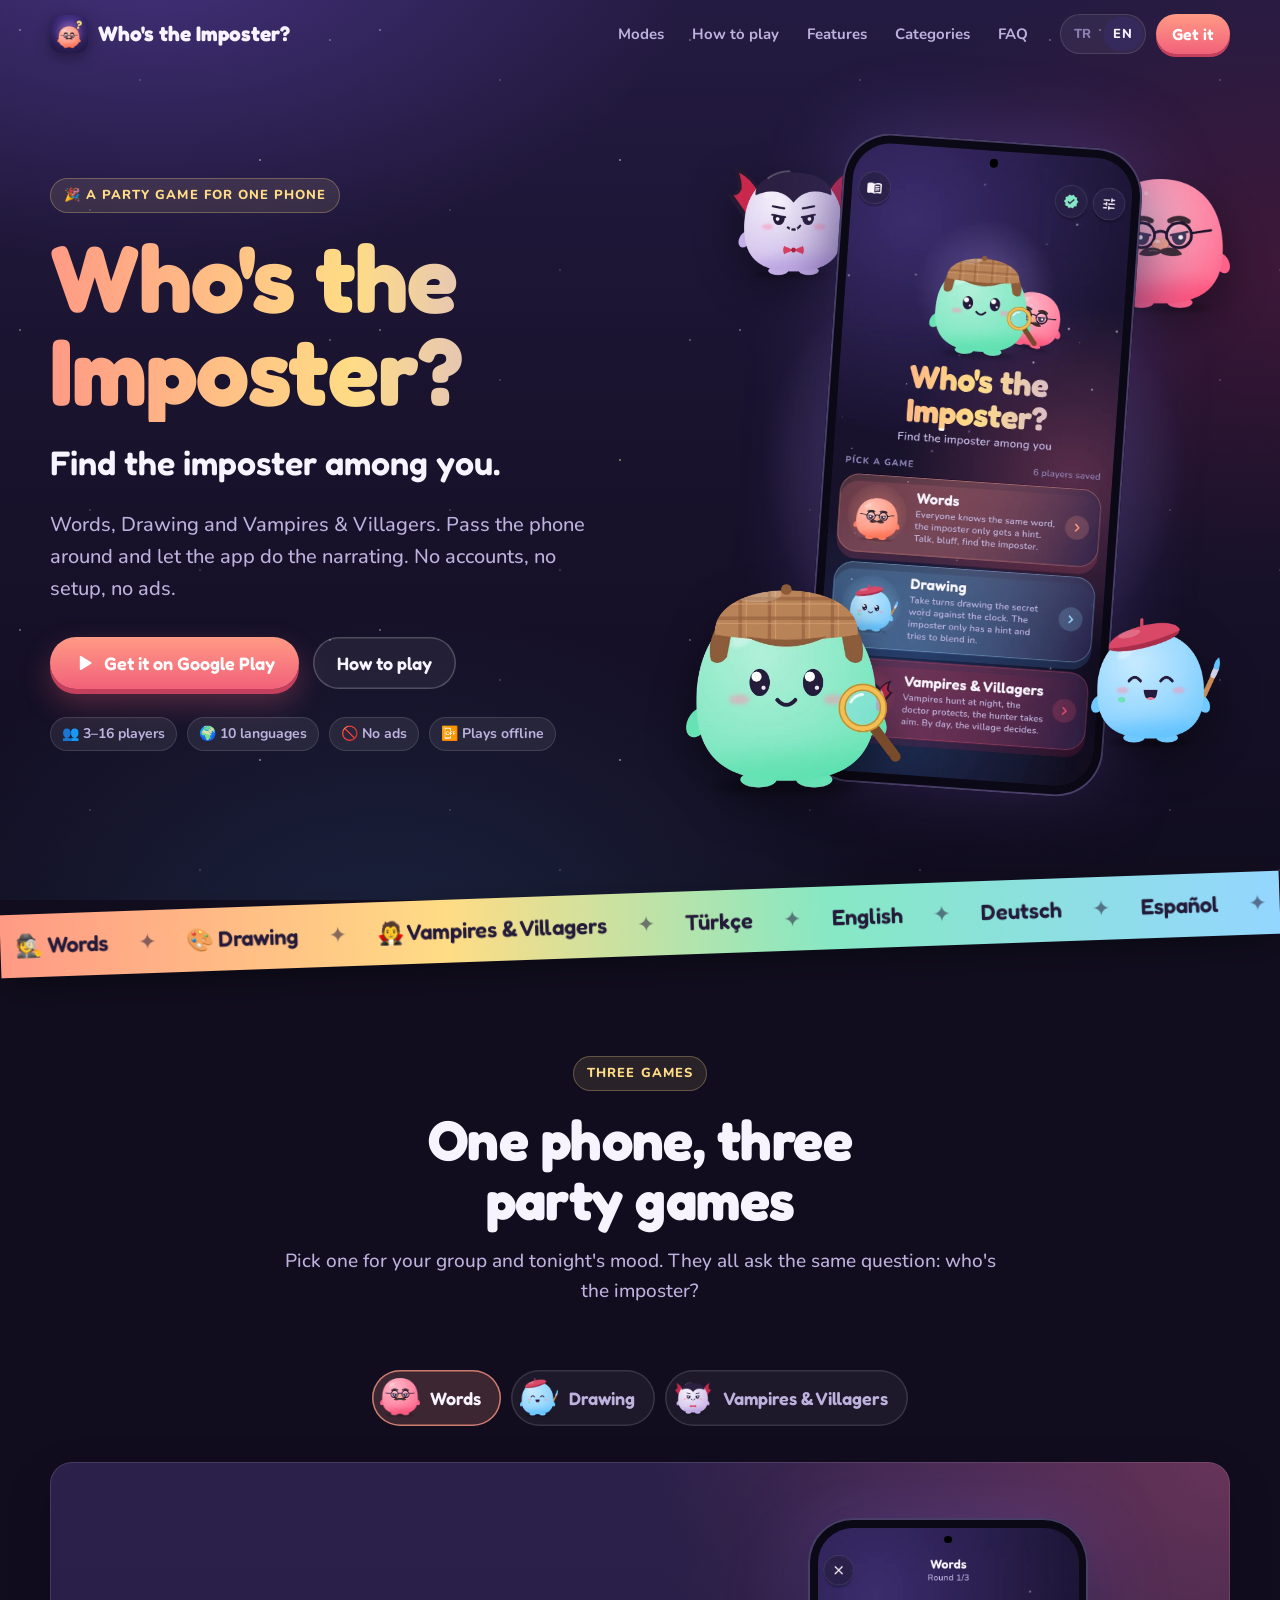
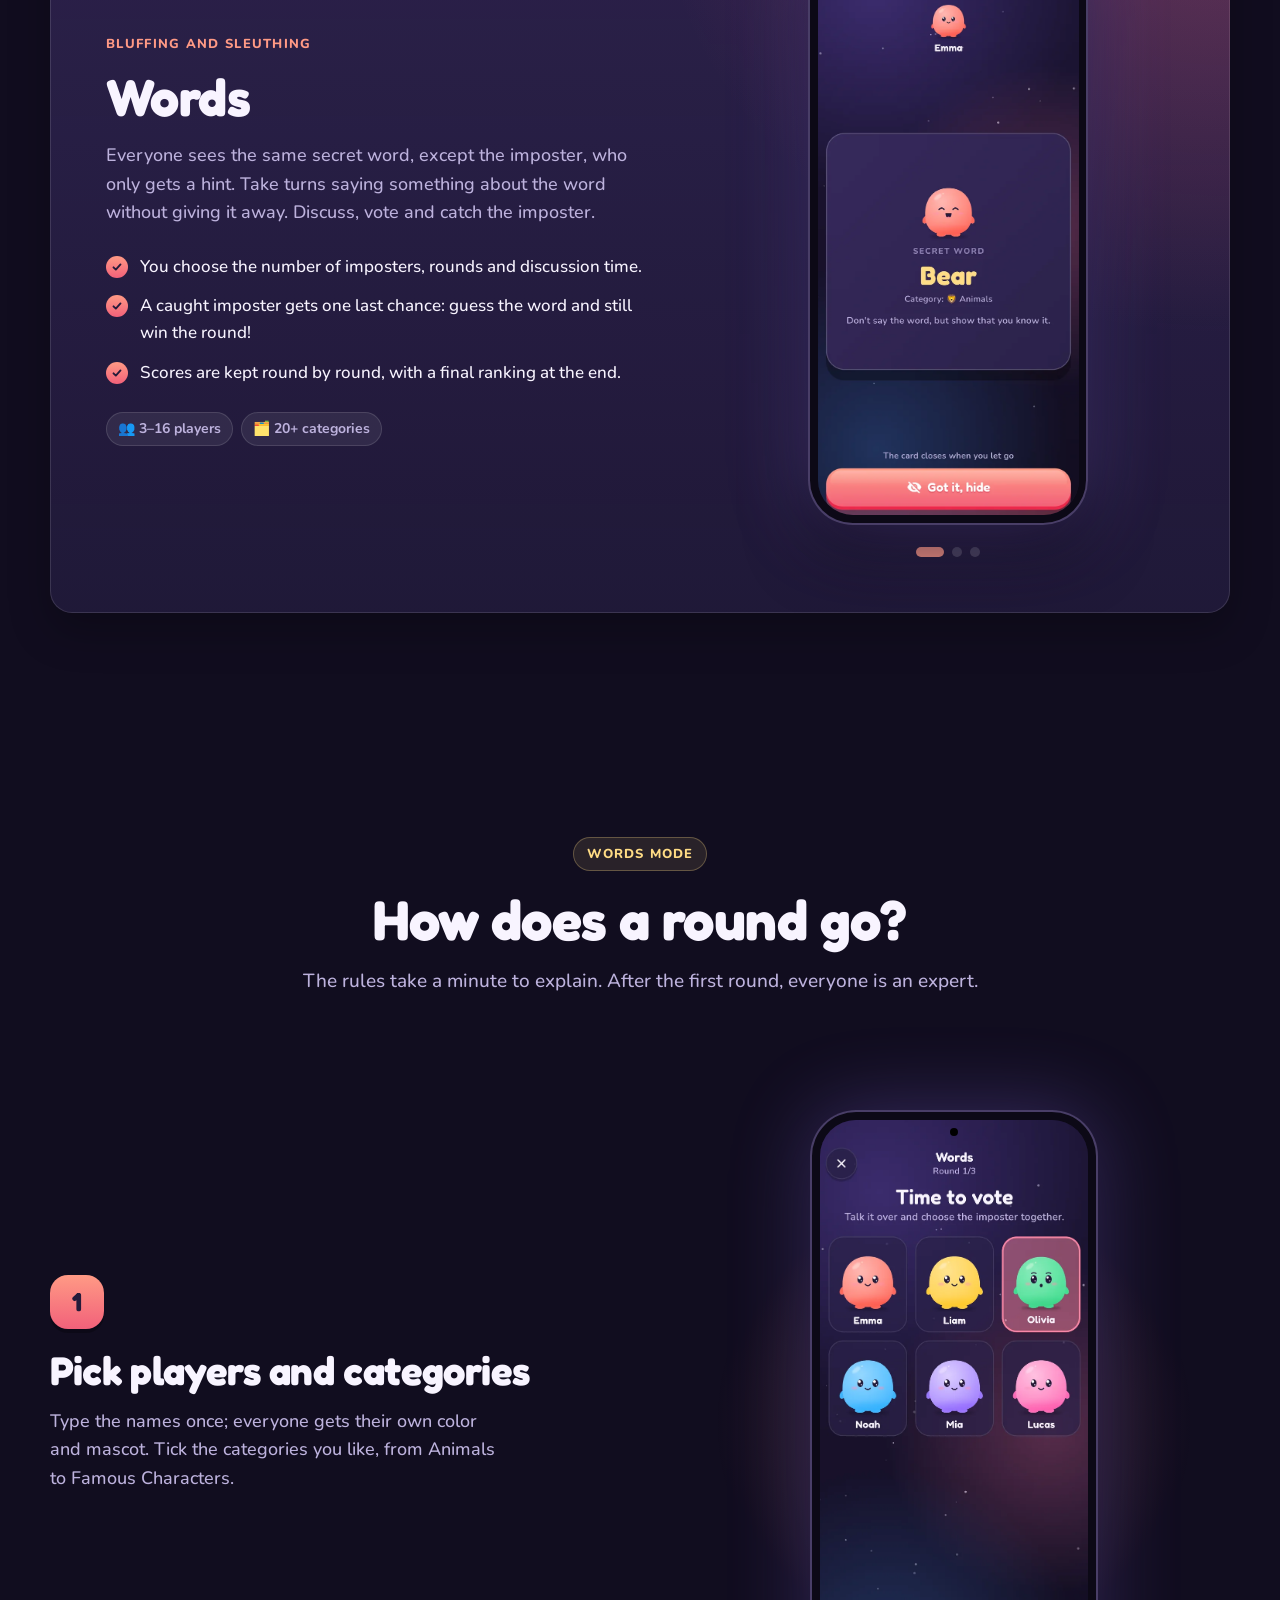
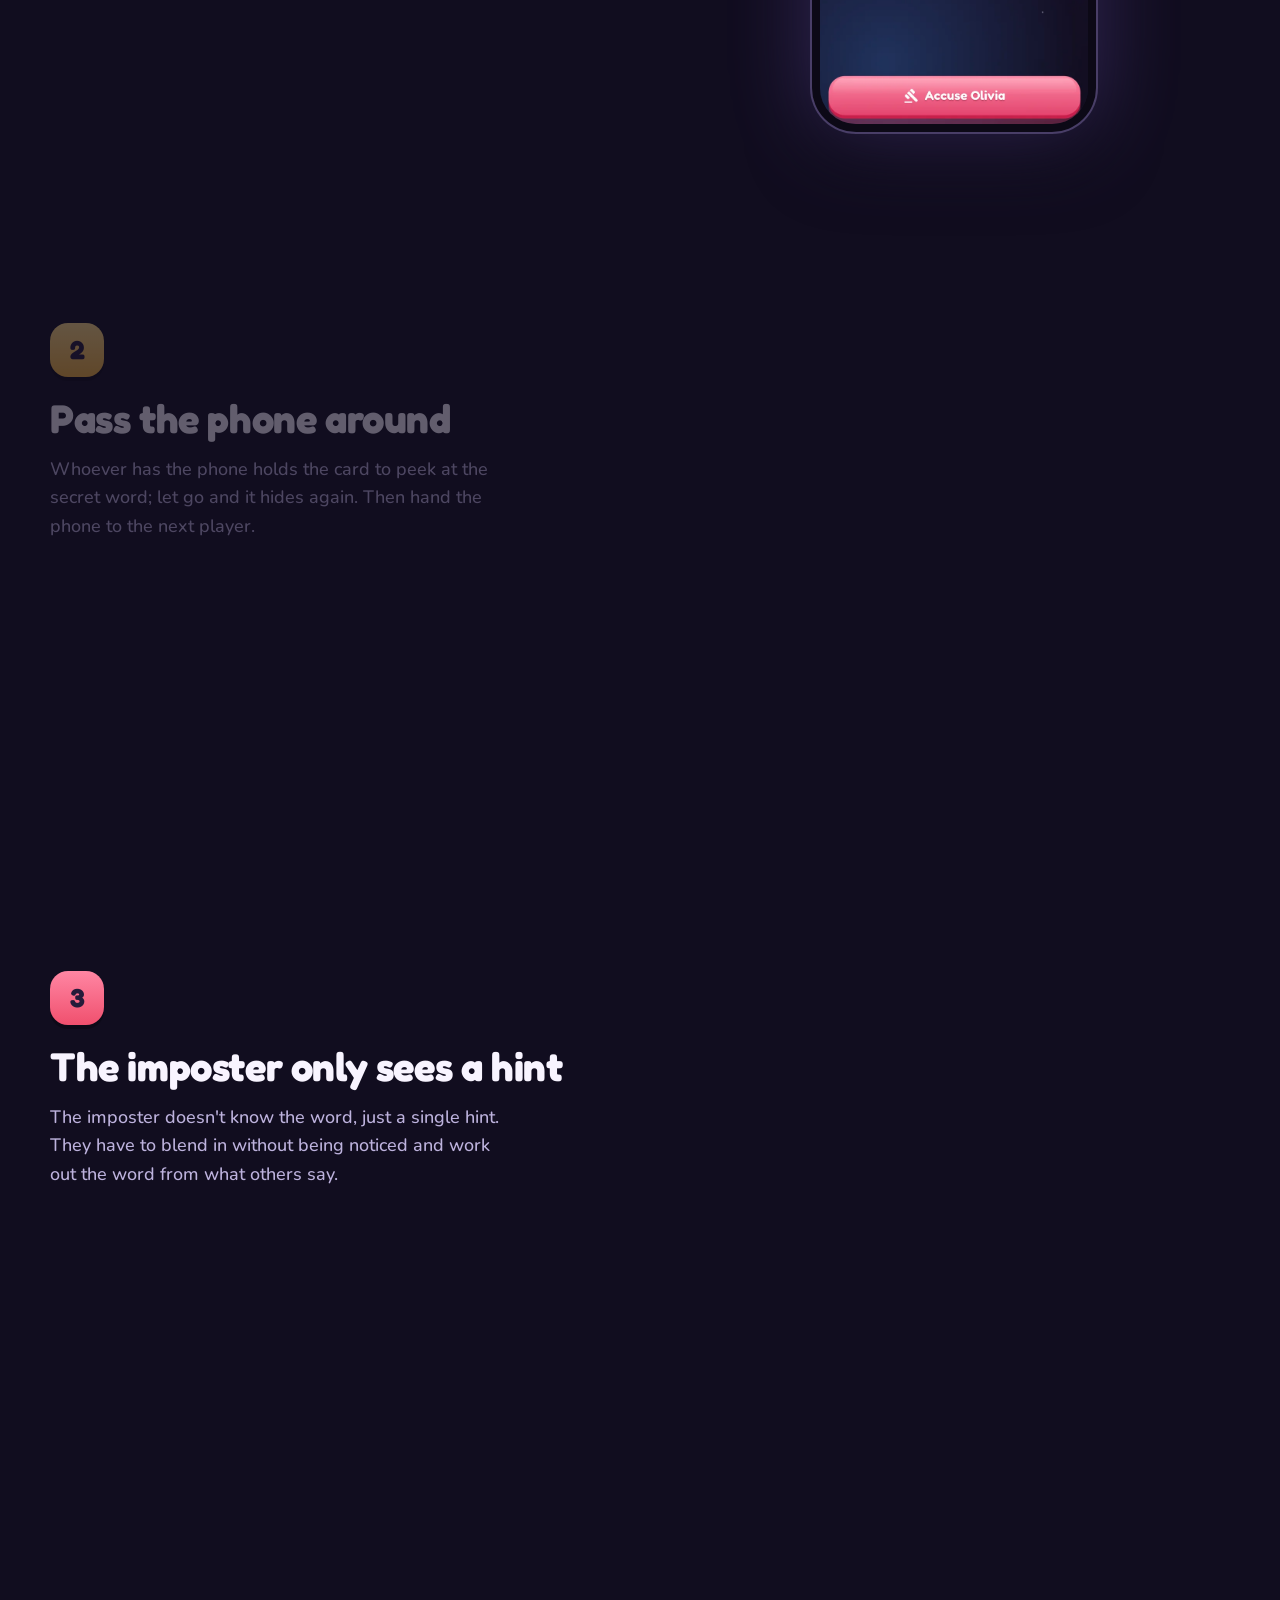
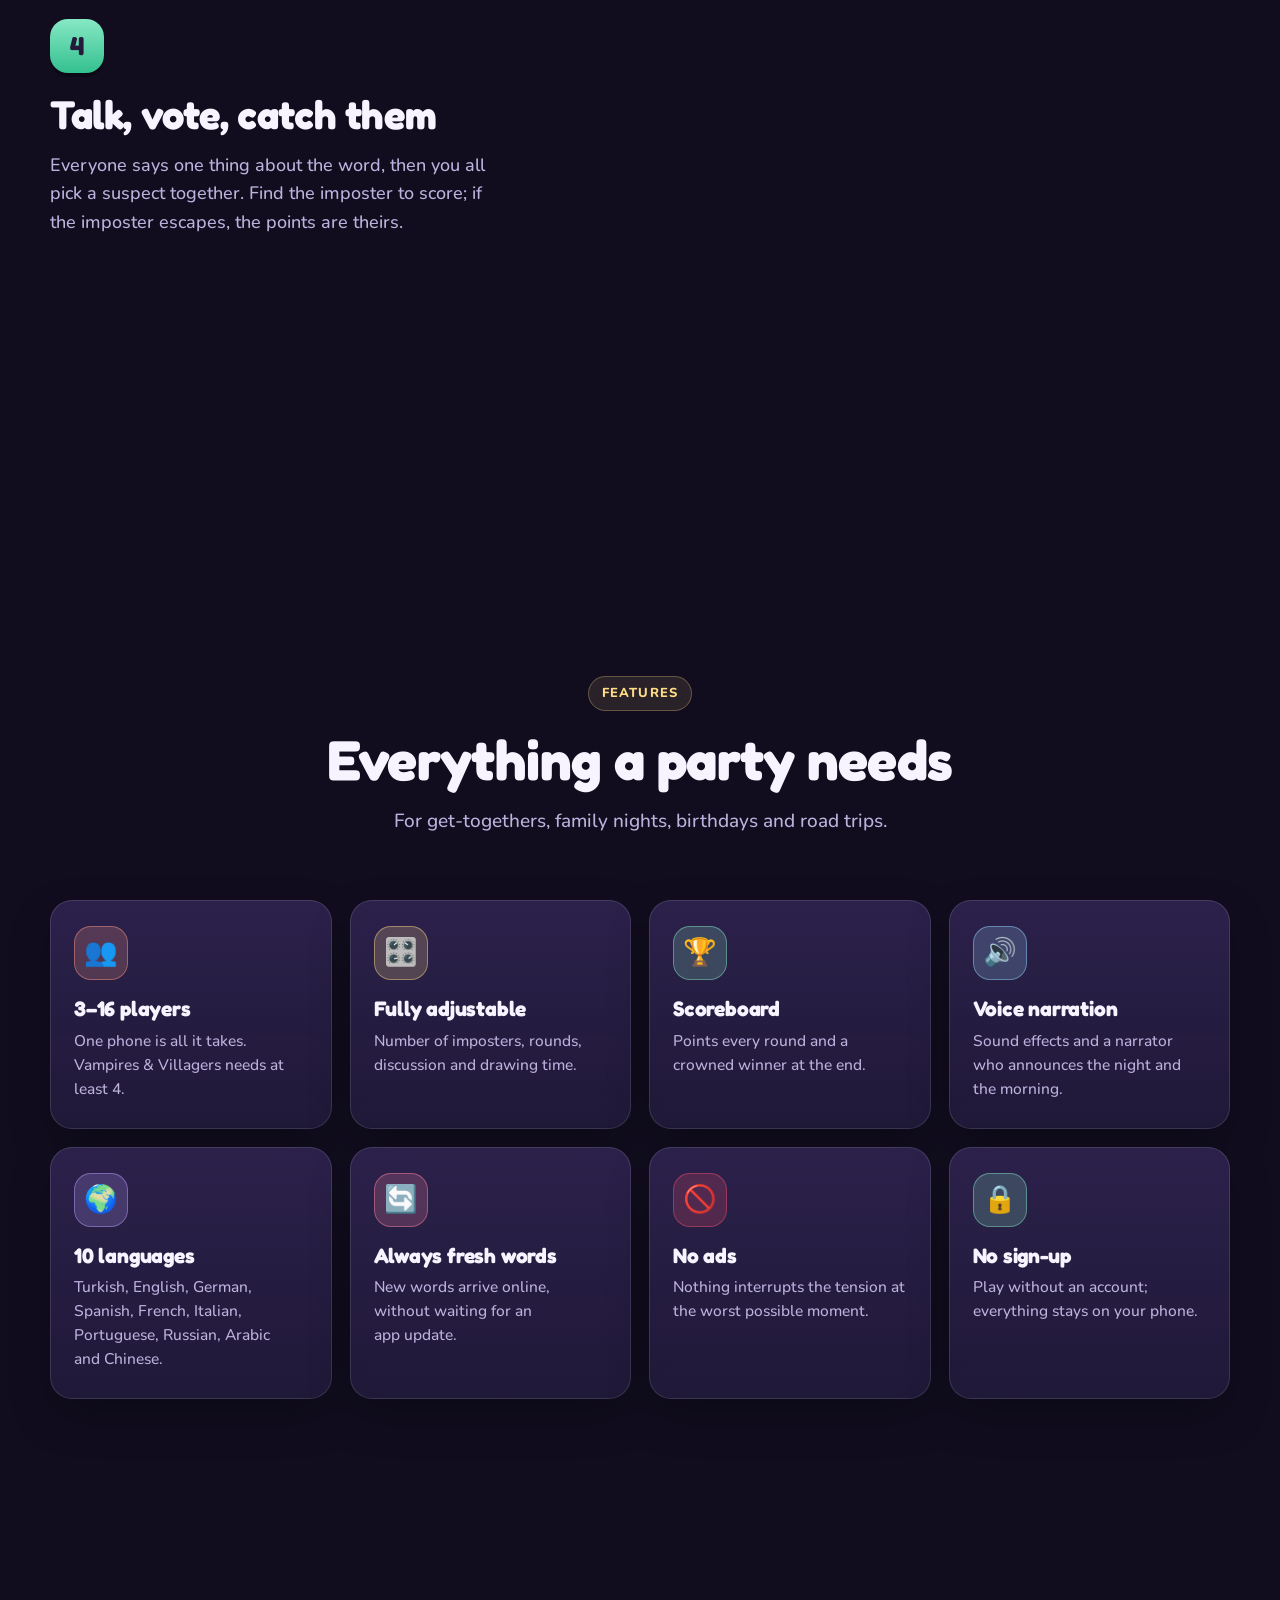
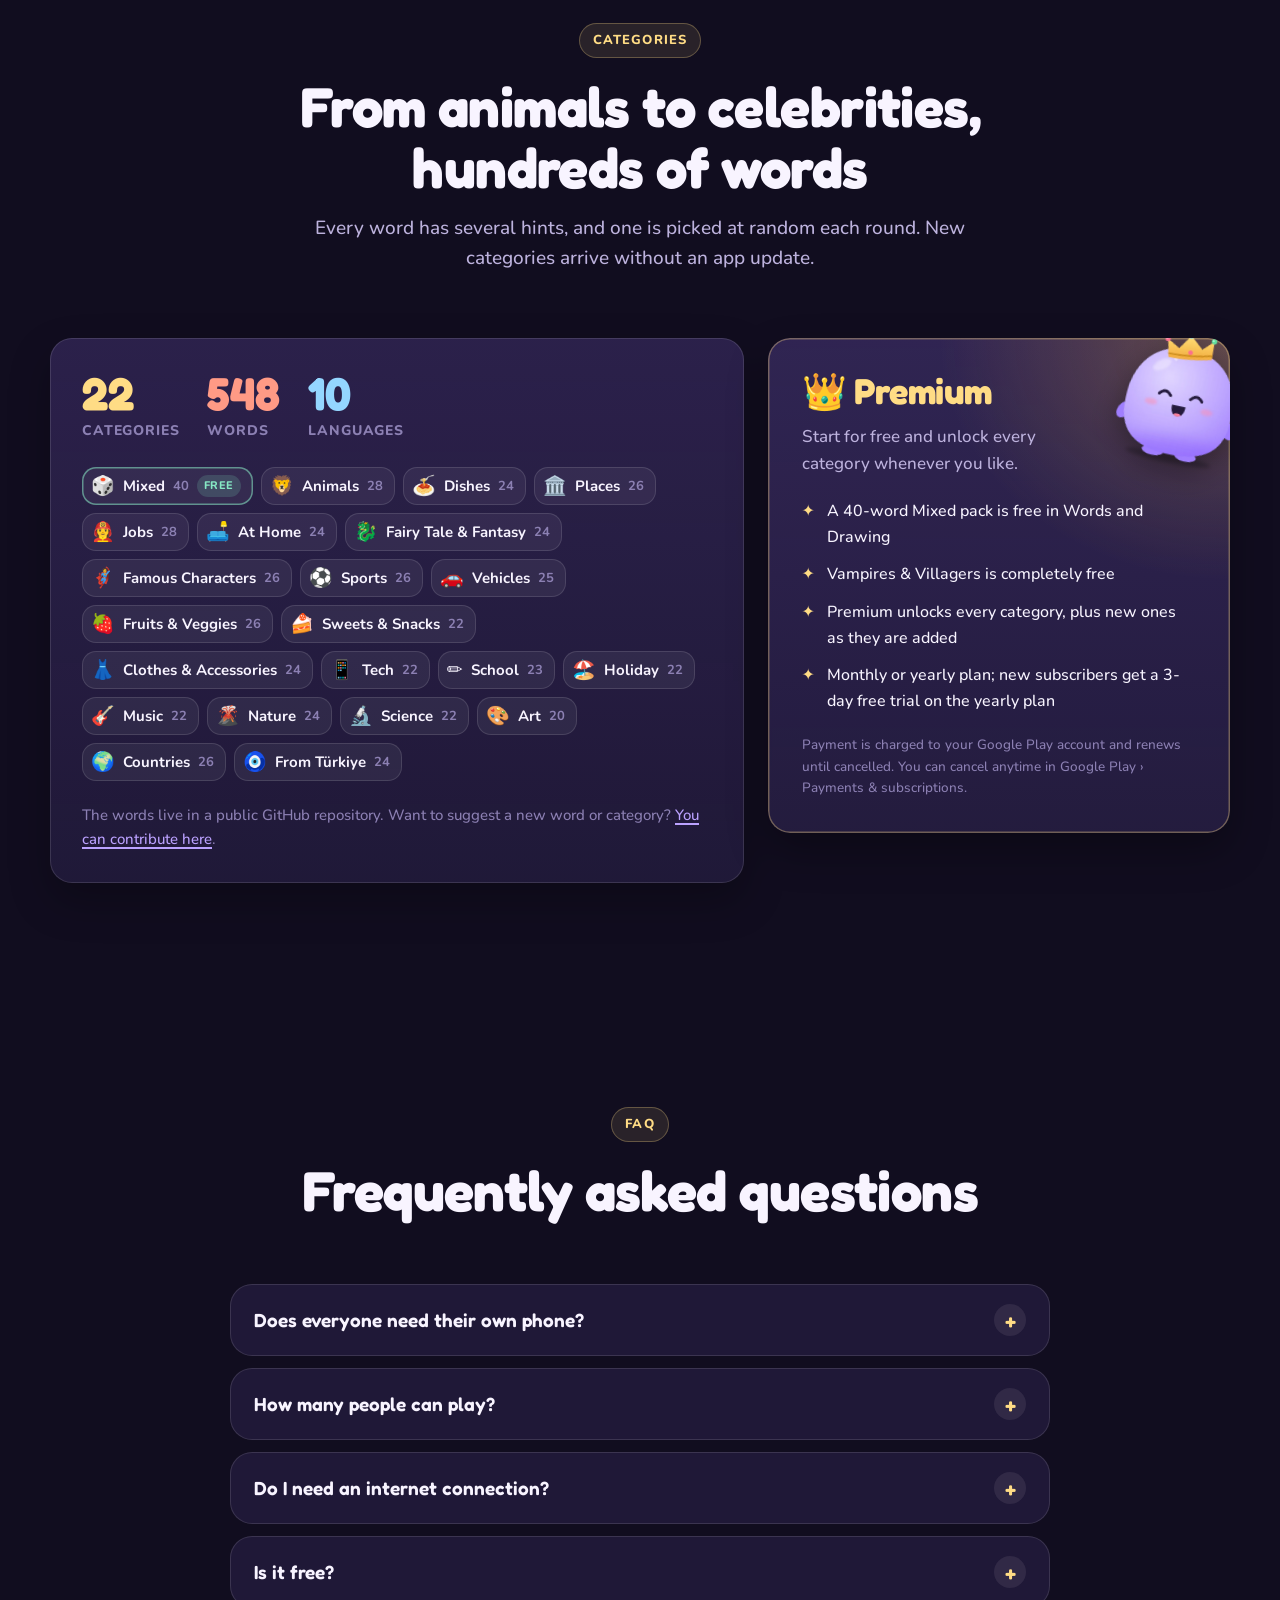
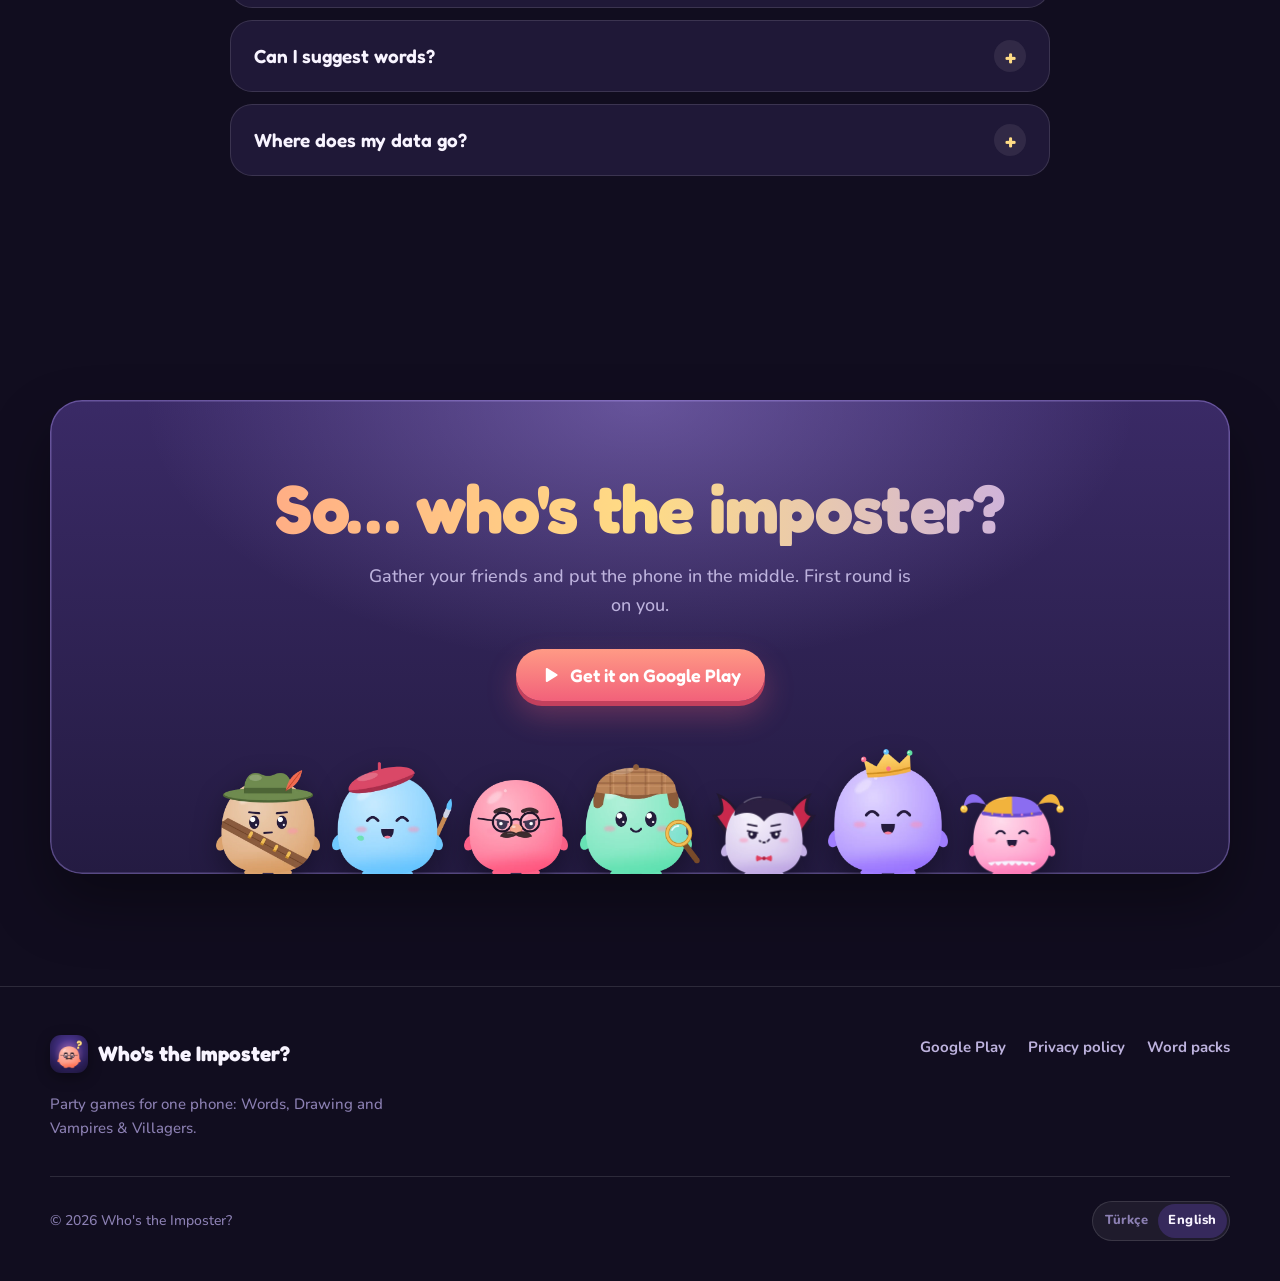
==== commit 23f9a3ee: "Kelime paketleri yenilendi: ücretsiz Karışık paketi, 22 kategori - packs/mixed.json: 40 kelimelik sa" ====
--- a/index.html
+++ b/index.html
@@ -376,33 +376,34 @@
         <div class="packs__grid">
           <div class="card packs__list reveal">
             <div class="packs__stats">
-              <div class="stat"><strong data-stat="categories">21</strong><span data-i18n="statCategories">kategori</span></div>
-              <div class="stat"><strong data-stat="words">505</strong><span data-i18n="statWords">kelime</span></div>
+              <div class="stat"><strong data-stat="categories">22</strong><span data-i18n="statCategories">kategori</span></div>
+              <div class="stat"><strong data-stat="words">548</strong><span data-i18n="statWords">kelime</span></div>
               <div class="stat"><strong>10</strong><span data-i18n="statLanguages">dil</span></div>
             </div>
             <ul class="category-list" id="category-list">
               <!-- categories:start -->
-              <li class="category category--free"><span class="category__icon" aria-hidden="true">🦁</span><span>Hayvanlar</span><span class="category__count">28</span><span class="category__free">Ücretsiz</span></li>
-              <li class="category category--free"><span class="category__icon" aria-hidden="true">🍝</span><span>Yemekler</span><span class="category__count">25</span><span class="category__free">Ücretsiz</span></li>
-              <li class="category"><span class="category__icon" aria-hidden="true">🏛️</span><span>Mekanlar</span><span class="category__count">27</span></li>
+              <li class="category category--free"><span class="category__icon" aria-hidden="true">🎲</span><span>Karışık</span><span class="category__count">40</span><span class="category__free">Ücretsiz</span></li>
+              <li class="category"><span class="category__icon" aria-hidden="true">🦁</span><span>Hayvanlar</span><span class="category__count">28</span></li>
+              <li class="category"><span class="category__icon" aria-hidden="true">🍝</span><span>Yemekler</span><span class="category__count">24</span></li>
+              <li class="category"><span class="category__icon" aria-hidden="true">🏛️</span><span>Mekanlar</span><span class="category__count">26</span></li>
               <li class="category"><span class="category__icon" aria-hidden="true">👩‍🚒</span><span>Meslekler</span><span class="category__count">28</span></li>
-              <li class="category"><span class="category__icon" aria-hidden="true">🛋️</span><span>Evde</span><span class="category__count">27</span></li>
-              <li class="category"><span class="category__icon" aria-hidden="true">🐉</span><span>Masal & Fantastik</span><span class="category__count">24</span></li>
-              <li class="category"><span class="category__icon" aria-hidden="true">🦸</span><span>Ünlü Karakterler</span><span class="category__count">23</span></li>
-              <li class="category"><span class="category__icon" aria-hidden="true">⚽</span><span>Spor</span><span class="category__count">25</span></li>
-              <li class="category category--free"><span class="category__icon" aria-hidden="true">🚗</span><span>Taşıtlar</span><span class="category__count">24</span><span class="category__free">Ücretsiz</span></li>
-              <li class="category category--free"><span class="category__icon" aria-hidden="true">🍓</span><span>Meyve & Sebze</span><span class="category__count">26</span><span class="category__free">Ücretsiz</span></li>
-              <li class="category"><span class="category__icon" aria-hidden="true">🍰</span><span>Tatlı & Atıştırmalık</span><span class="category__count">22</span></li>
-              <li class="category"><span class="category__icon" aria-hidden="true">👗</span><span>Giysi & Aksesuar</span><span class="category__count">24</span></li>
+              <li class="category"><span class="category__icon" aria-hidden="true">🛋️</span><span>Evde</span><span class="category__count">24</span></li>
+              <li class="category"><span class="category__icon" aria-hidden="true">🐉</span><span>Masal &amp; Fantastik</span><span class="category__count">24</span></li>
+              <li class="category"><span class="category__icon" aria-hidden="true">🦸</span><span>Ünlü Karakterler</span><span class="category__count">26</span></li>
+              <li class="category"><span class="category__icon" aria-hidden="true">⚽</span><span>Spor</span><span class="category__count">26</span></li>
+              <li class="category"><span class="category__icon" aria-hidden="true">🚗</span><span>Taşıtlar</span><span class="category__count">25</span></li>
+              <li class="category"><span class="category__icon" aria-hidden="true">🍓</span><span>Meyve &amp; Sebze</span><span class="category__count">26</span></li>
+              <li class="category"><span class="category__icon" aria-hidden="true">🍰</span><span>Tatlı &amp; Atıştırmalık</span><span class="category__count">22</span></li>
+              <li class="category"><span class="category__icon" aria-hidden="true">👗</span><span>Giysi &amp; Aksesuar</span><span class="category__count">24</span></li>
               <li class="category"><span class="category__icon" aria-hidden="true">📱</span><span>Teknoloji</span><span class="category__count">22</span></li>
               <li class="category"><span class="category__icon" aria-hidden="true">✏️</span><span>Okul</span><span class="category__count">23</span></li>
-              <li class="category"><span class="category__icon" aria-hidden="true">🏖️</span><span>Tatil</span><span class="category__count">21</span></li>
+              <li class="category"><span class="category__icon" aria-hidden="true">🏖️</span><span>Tatil</span><span class="category__count">22</span></li>
               <li class="category"><span class="category__icon" aria-hidden="true">🎸</span><span>Müzik</span><span class="category__count">22</span></li>
               <li class="category"><span class="category__icon" aria-hidden="true">🌋</span><span>Doğa</span><span class="category__count">24</span></li>
               <li class="category"><span class="category__icon" aria-hidden="true">🔬</span><span>Bilim</span><span class="category__count">22</span></li>
               <li class="category"><span class="category__icon" aria-hidden="true">🎨</span><span>Sanat</span><span class="category__count">20</span></li>
-              <li class="category"><span class="category__icon" aria-hidden="true">🌍</span><span>Ülkeler</span><span class="category__count">25</span></li>
-              <li class="category"><span class="category__icon" aria-hidden="true">🧿</span><span>Türkiye'den</span><span class="category__count">23</span></li>
+              <li class="category"><span class="category__icon" aria-hidden="true">🌍</span><span>Ülkeler</span><span class="category__count">26</span></li>
+              <li class="category"><span class="category__icon" aria-hidden="true">🧿</span><span>Türkiye'den</span><span class="category__count">24</span></li>
               <!-- categories:end -->
             </ul>
             <p class="packs__note">
@@ -416,7 +417,7 @@
             <h3><span>👑</span> <span data-i18n="premiumTitle">Premium</span></h3>
             <p class="premium__lead" data-i18n="premiumLead">Ücretsiz başlayın, isterseniz tüm kategorileri açın.</p>
             <ul class="premium__list">
-              <li data-i18n="premium1">Kelime ve Çizim'de her modda 2 kategori ücretsiz</li>
+              <li data-i18n="premium1">Kelime ve Çizim'de 40 kelimelik Karışık paket ücretsiz</li>
               <li data-i18n="premium2">Vampir Köylü tamamen ücretsiz</li>
               <li data-i18n="premium3">Premium ile tüm kategoriler ve sonradan eklenecek yenileri</li>
               <li data-i18n="premium4">Aylık ya da yıllık plan; yıllık planda yeni abonelere 3 gün ücretsiz deneme</li>
@@ -449,7 +450,7 @@
           </details>
           <details class="faq__item">
             <summary data-i18n="q4">Ücretsiz mi?</summary>
-            <p data-i18n="a4">İndirmek ücretsiz. Kelime ve Çizim'de her modda 2 kategori, Vampir Köylü'nün ise tamamı ücretsiz. Diğer kategoriler Premium abonelikle açılır.</p>
+            <p data-i18n="a4">İndirmek ücretsiz. Kelime ve Çizim'de 40 kelimelik Karışık paket, Vampir Köylü'nün ise tamamı ücretsiz. Diğer kategoriler Premium abonelikle açılır.</p>
           </details>
           <details class="faq__item">
             <summary data-i18n="q5">Kelime önerebilir miyim?</summary>
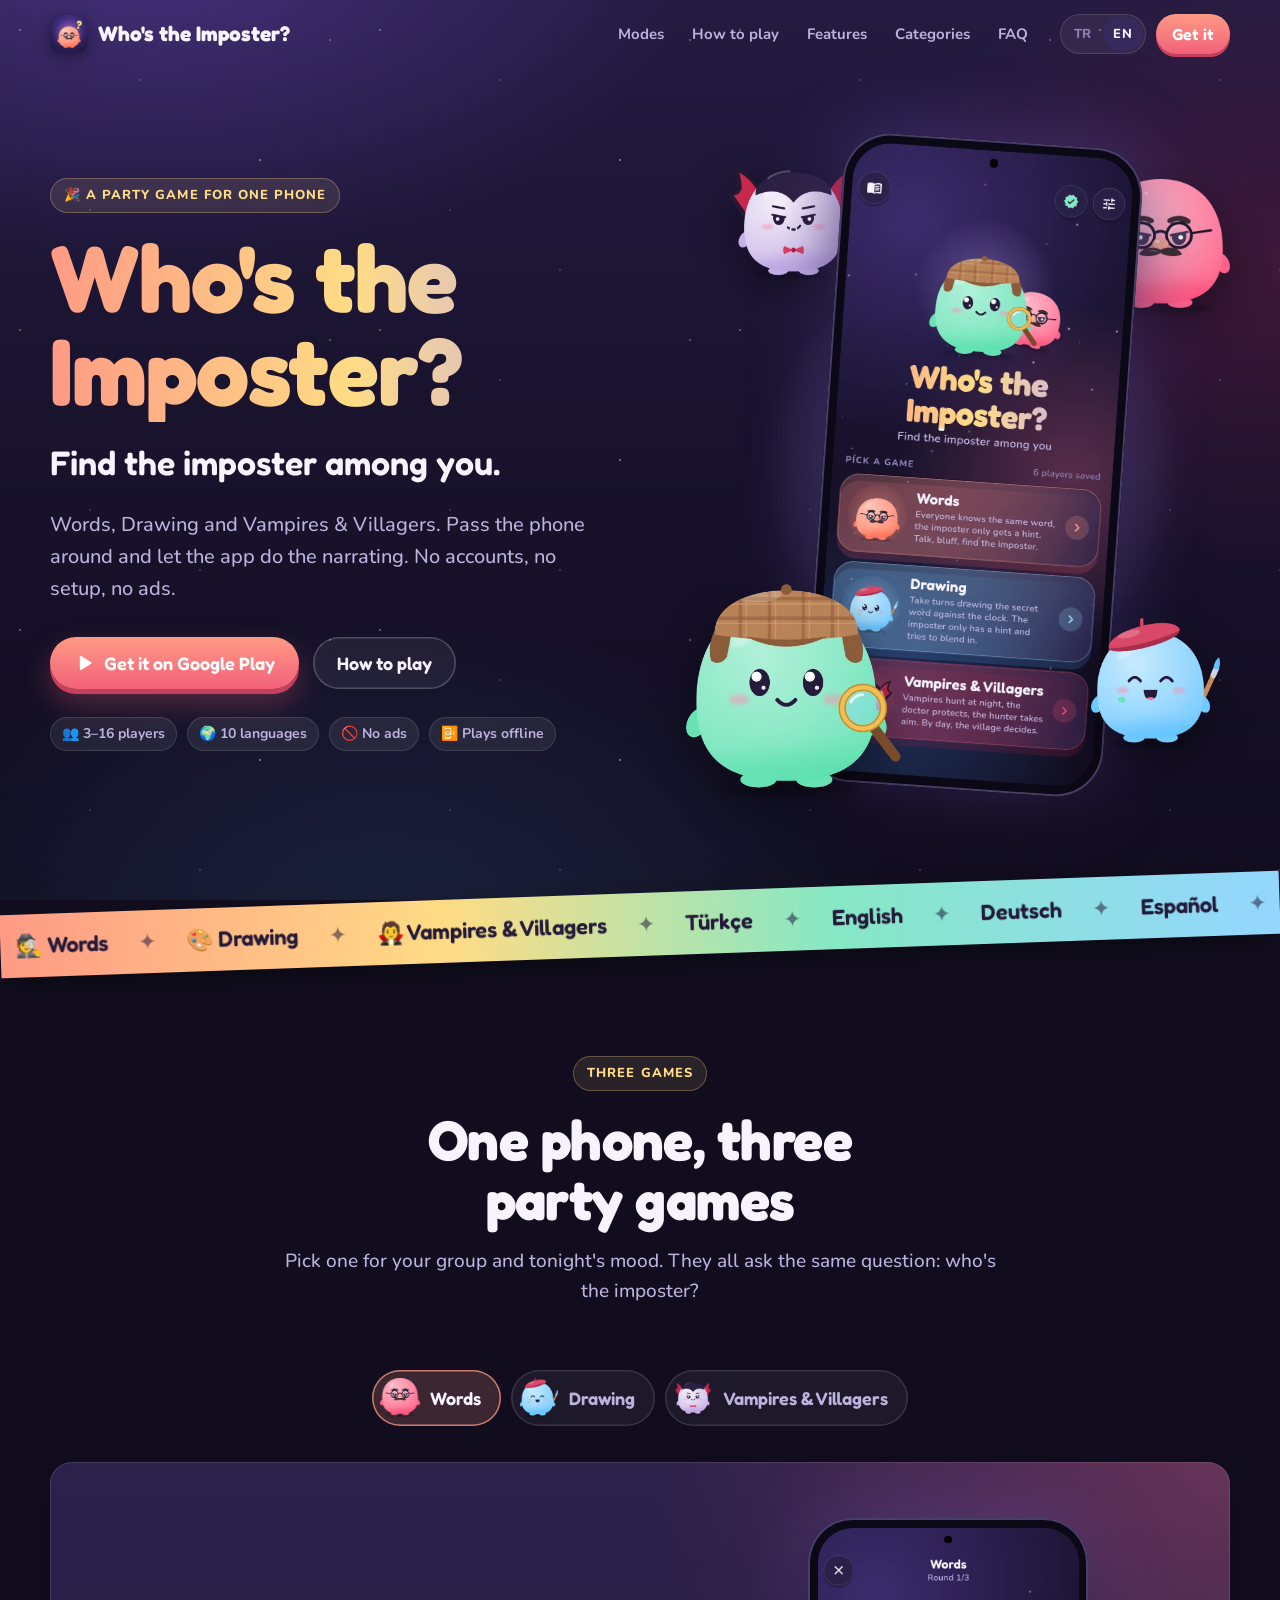
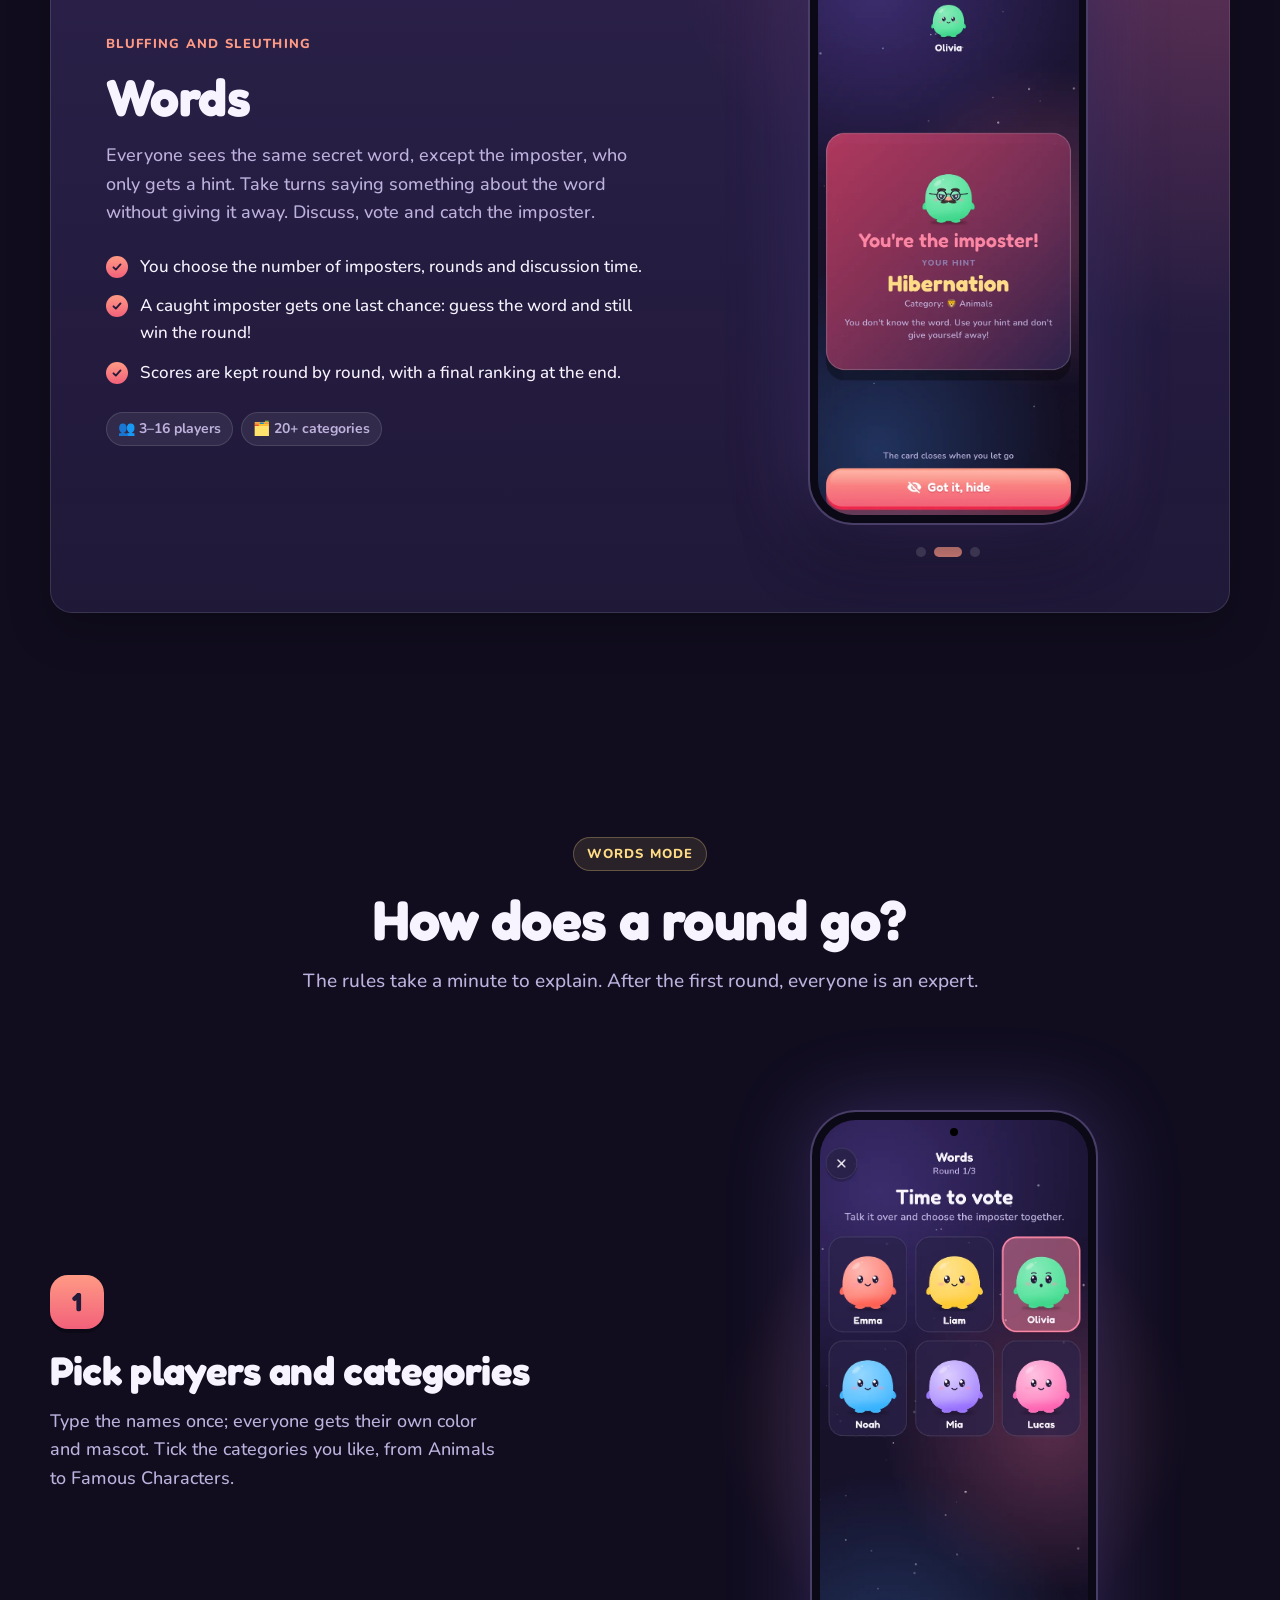
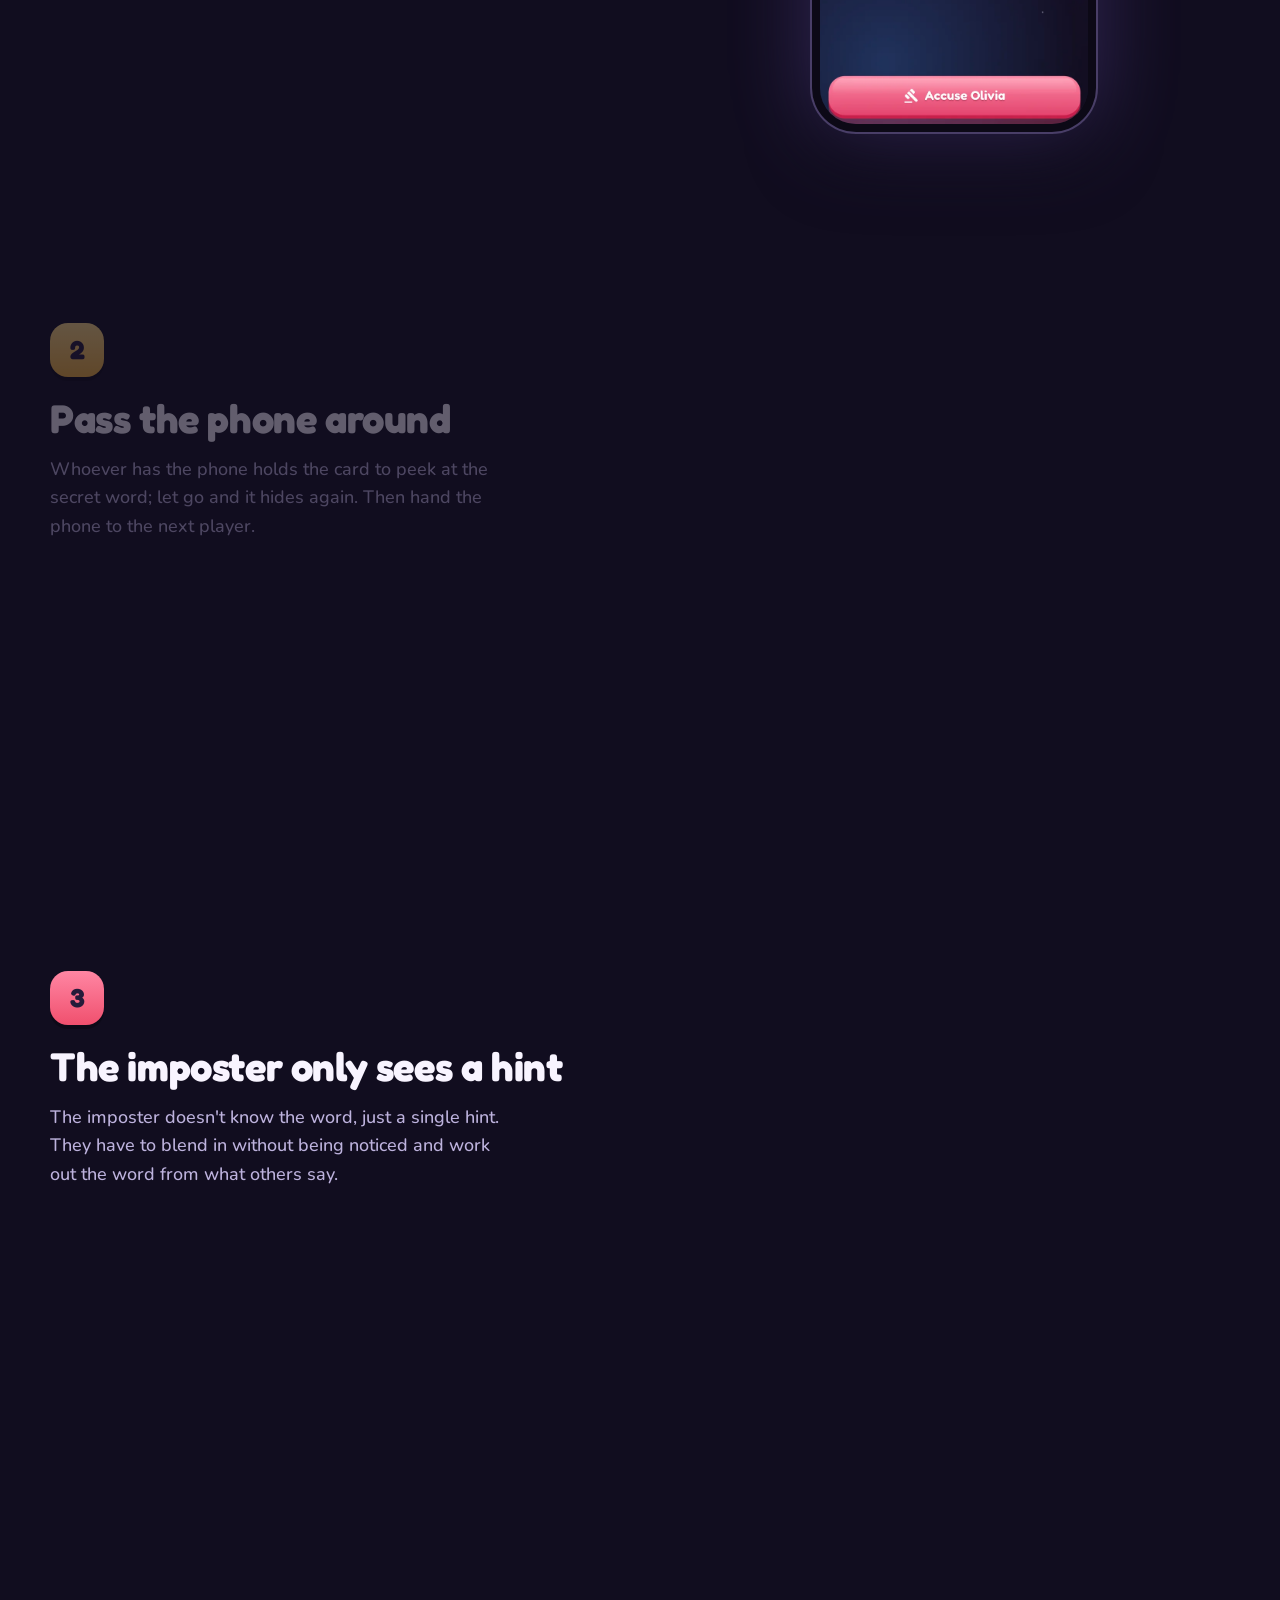
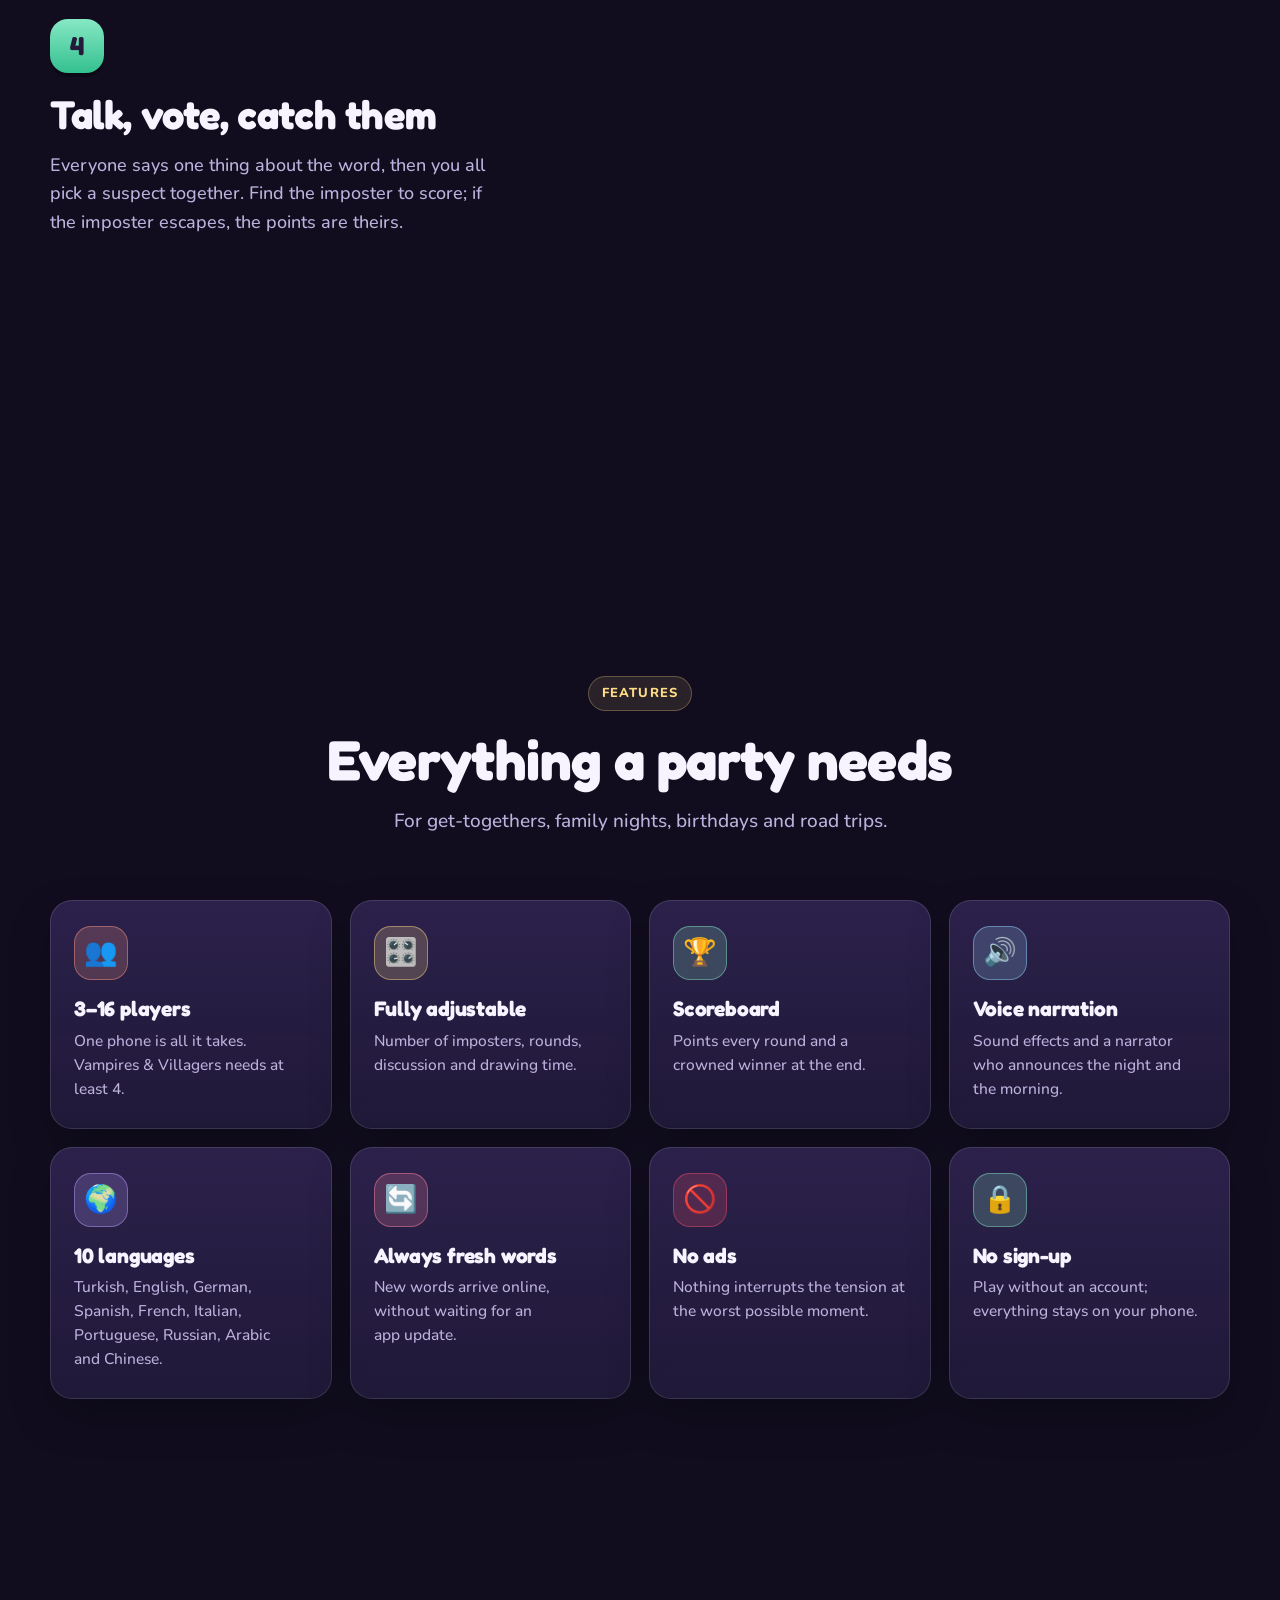
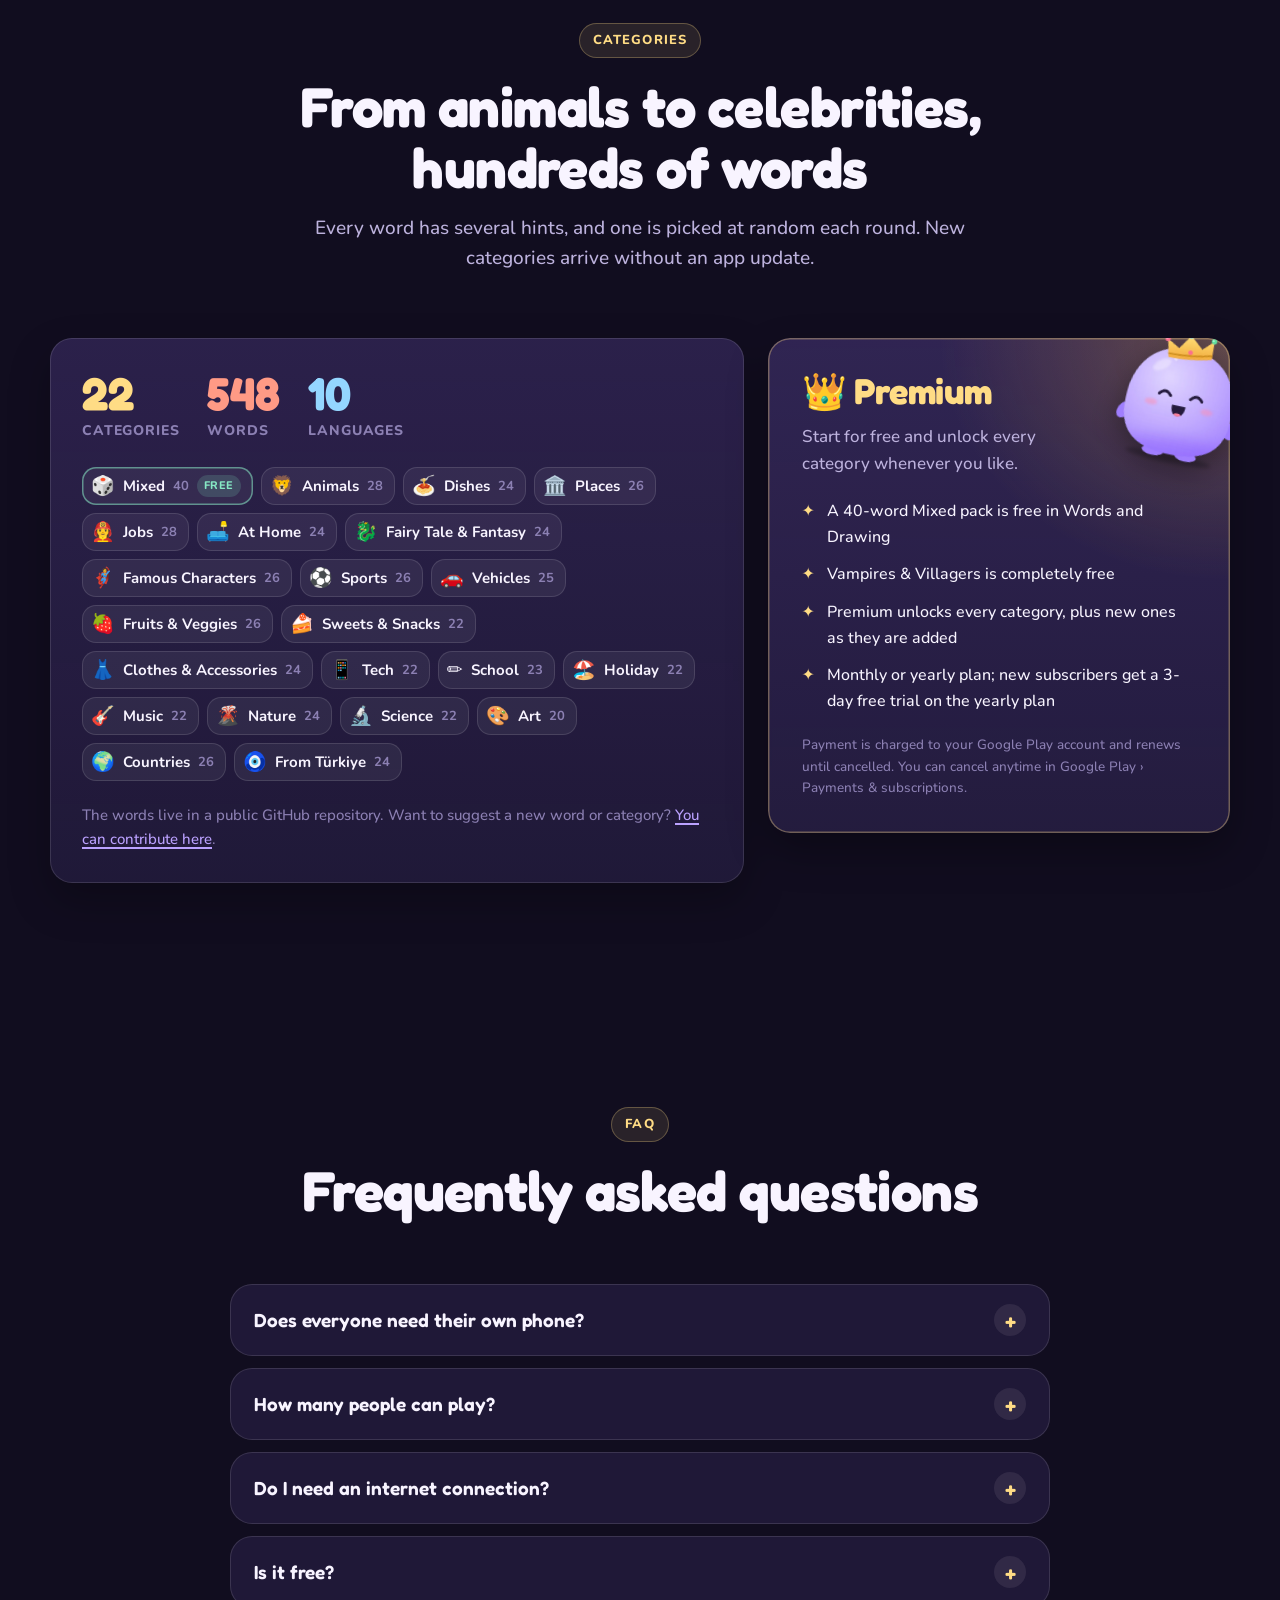
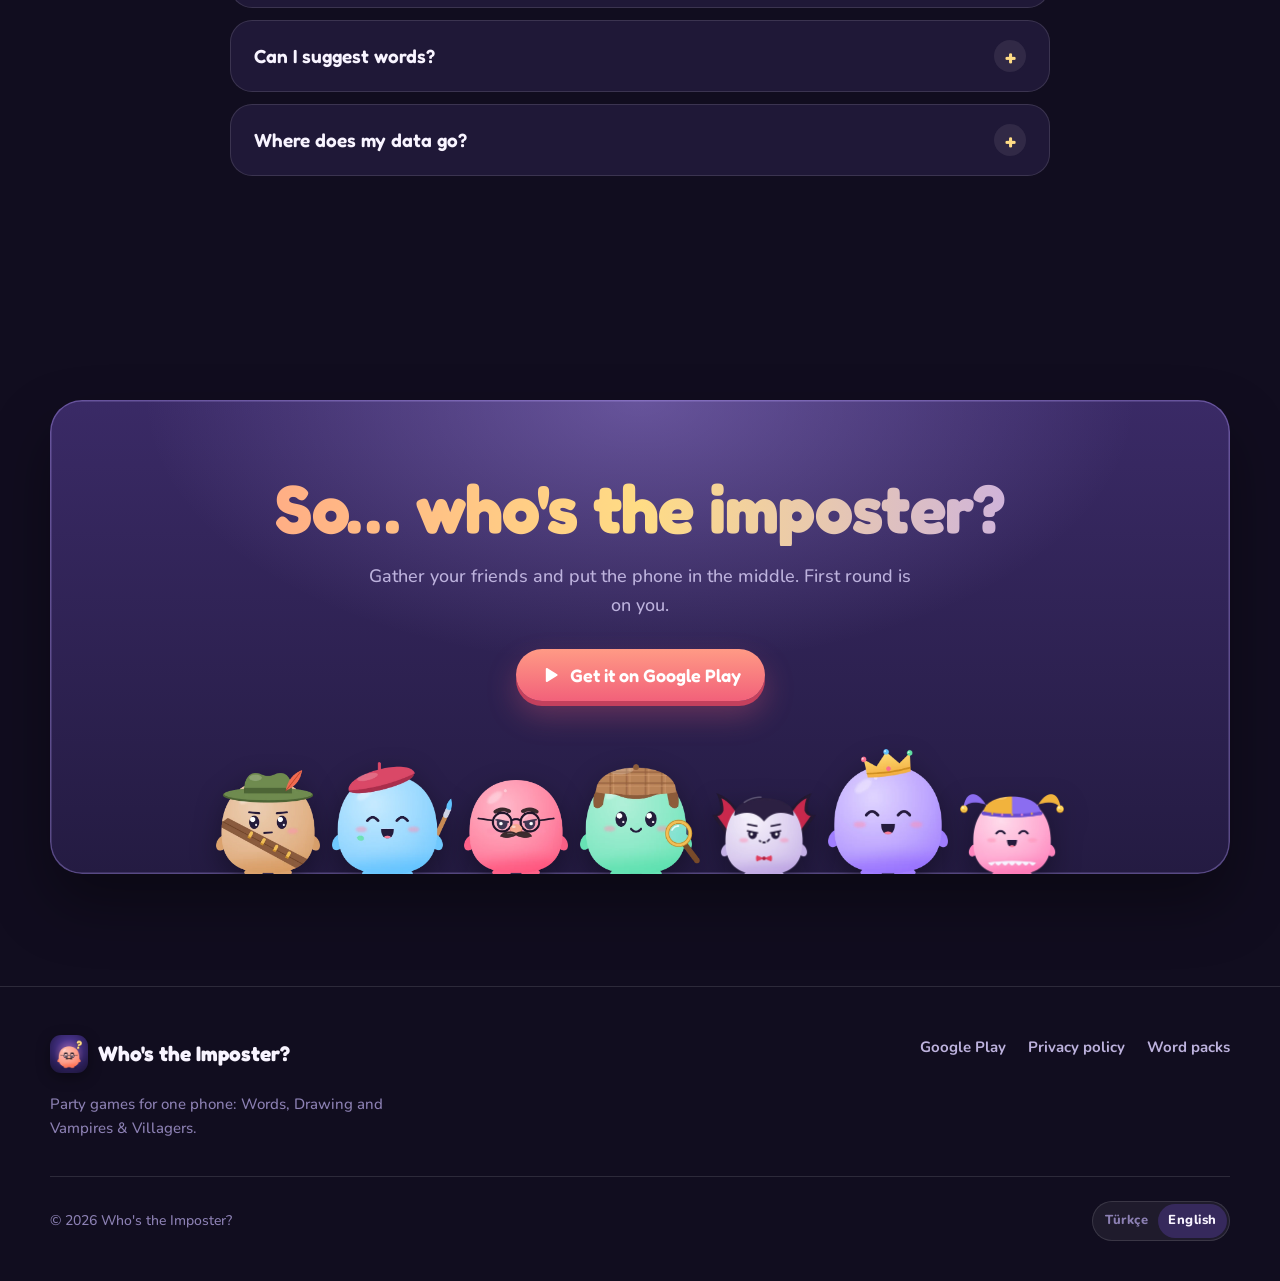
==== commit 0dbc558f: "Gizlilik: online hesap ve veri silme bölümü, iletişim e-postası; SSS güncellendi Co-Authored-By: Cla" ====
--- a/index.html
+++ b/index.html
@@ -458,7 +458,7 @@
           </details>
           <details class="faq__item">
             <summary data-i18n="q6">Verilerim nereye gidiyor?</summary>
-            <p><span data-i18n="a6">Hiçbir yere. Hesap, reklam ya da takip yok; oyuncu adları ve ayarlar yalnızca telefonunuzda saklanır.</span> <a href="privacy/" data-i18n="a6Link">Gizlilik politikası</a></p>
+            <p><span data-i18n="a6">Tek telefonla oynarken hiçbir yere: oyuncu adları ve ayarlar yalnızca telefonunuzda kalır. Reklam ya da takip yok. İsteğe bağlı online modda yalnızca seçtiğiniz oyuncu adı, arkadaşlarınız ve oyun odaları Google Firebase'de saklanır.</span> <a href="privacy/" data-i18n="a6Link">Gizlilik politikası</a></p>
           </details>
         </div>
       </div>
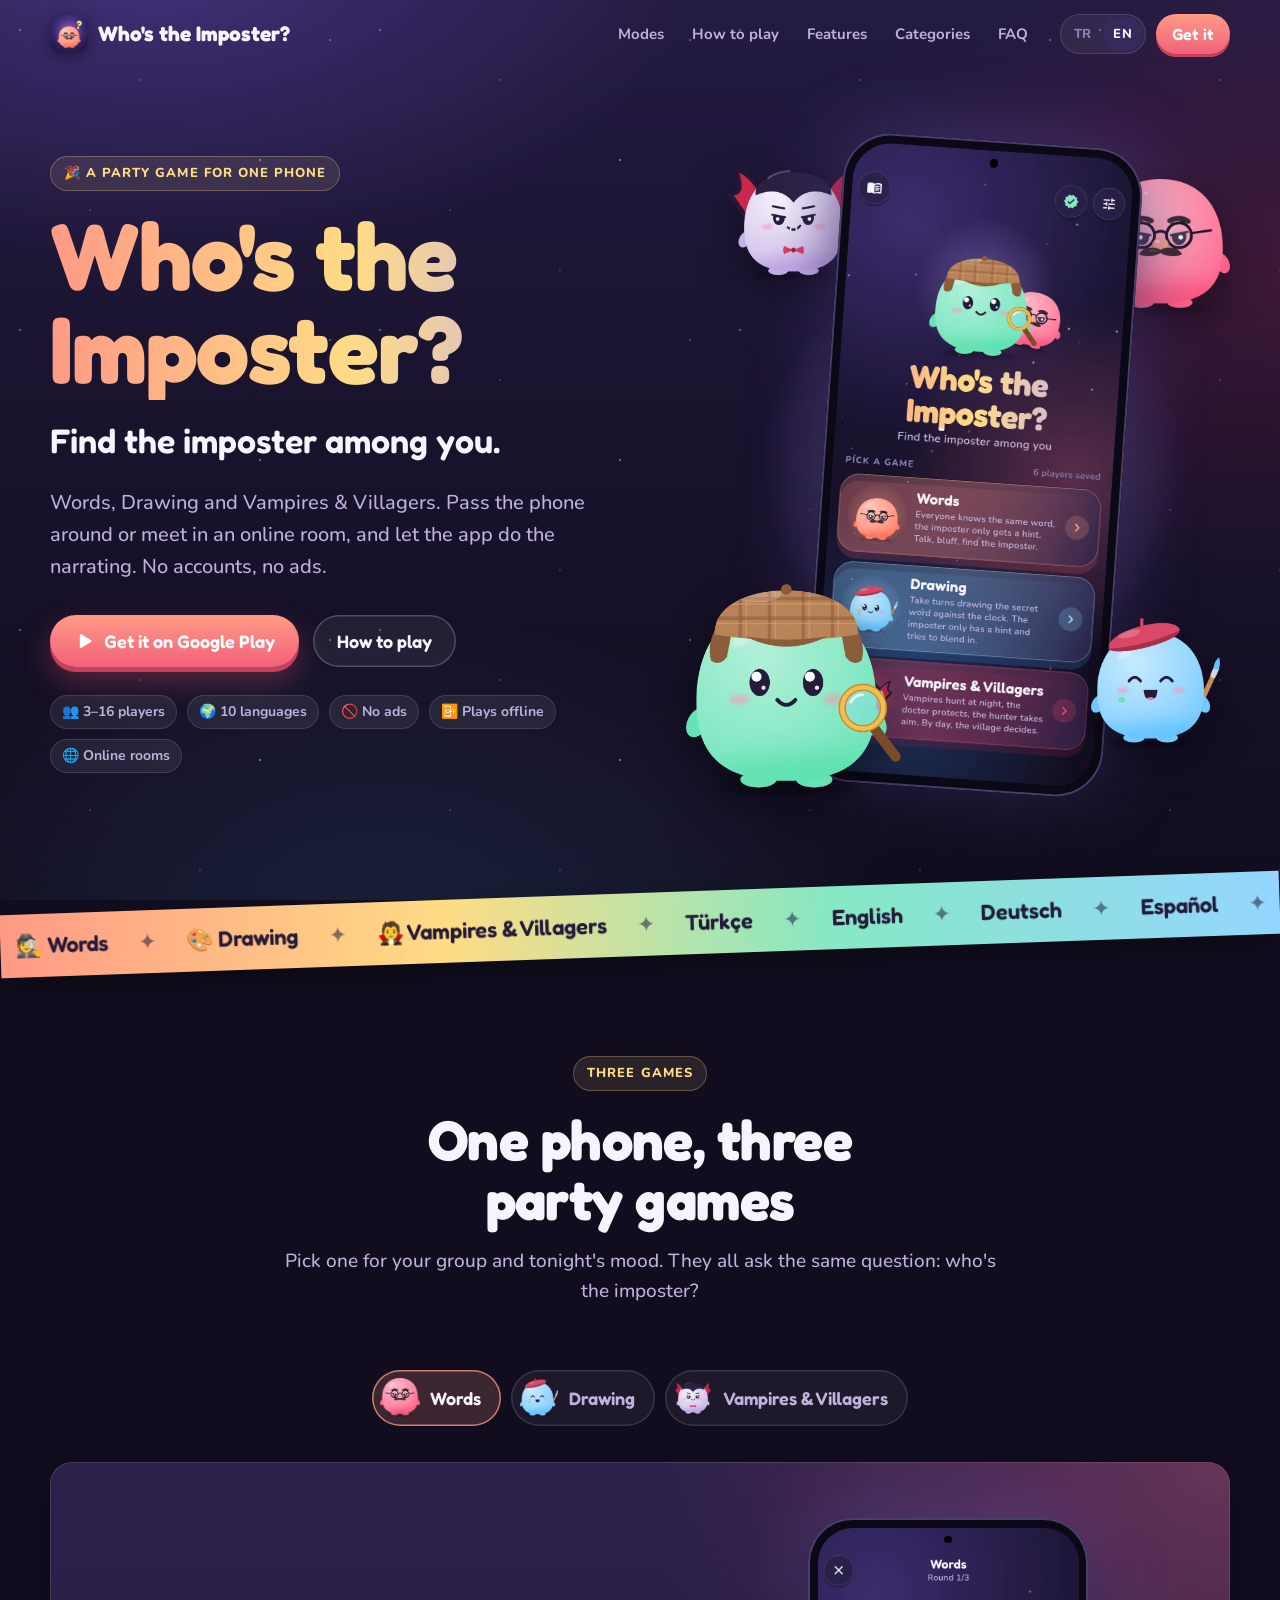
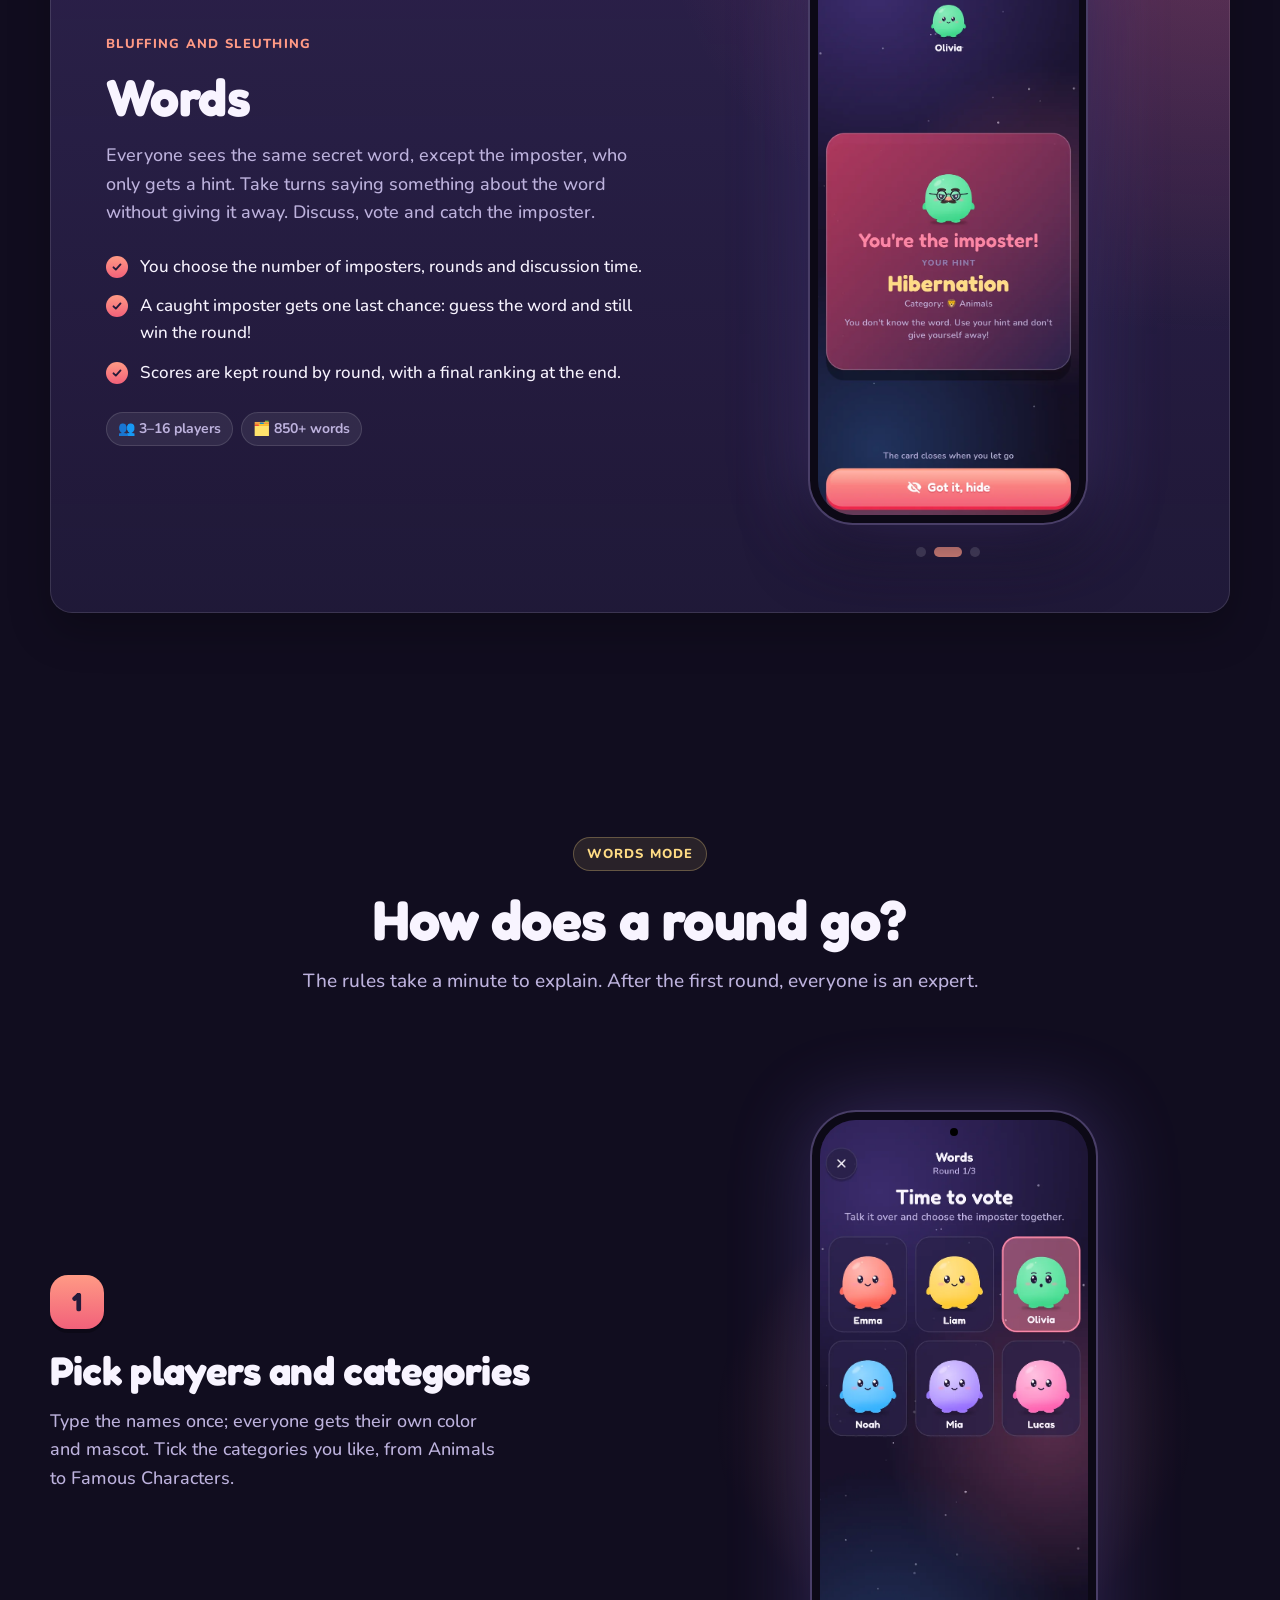
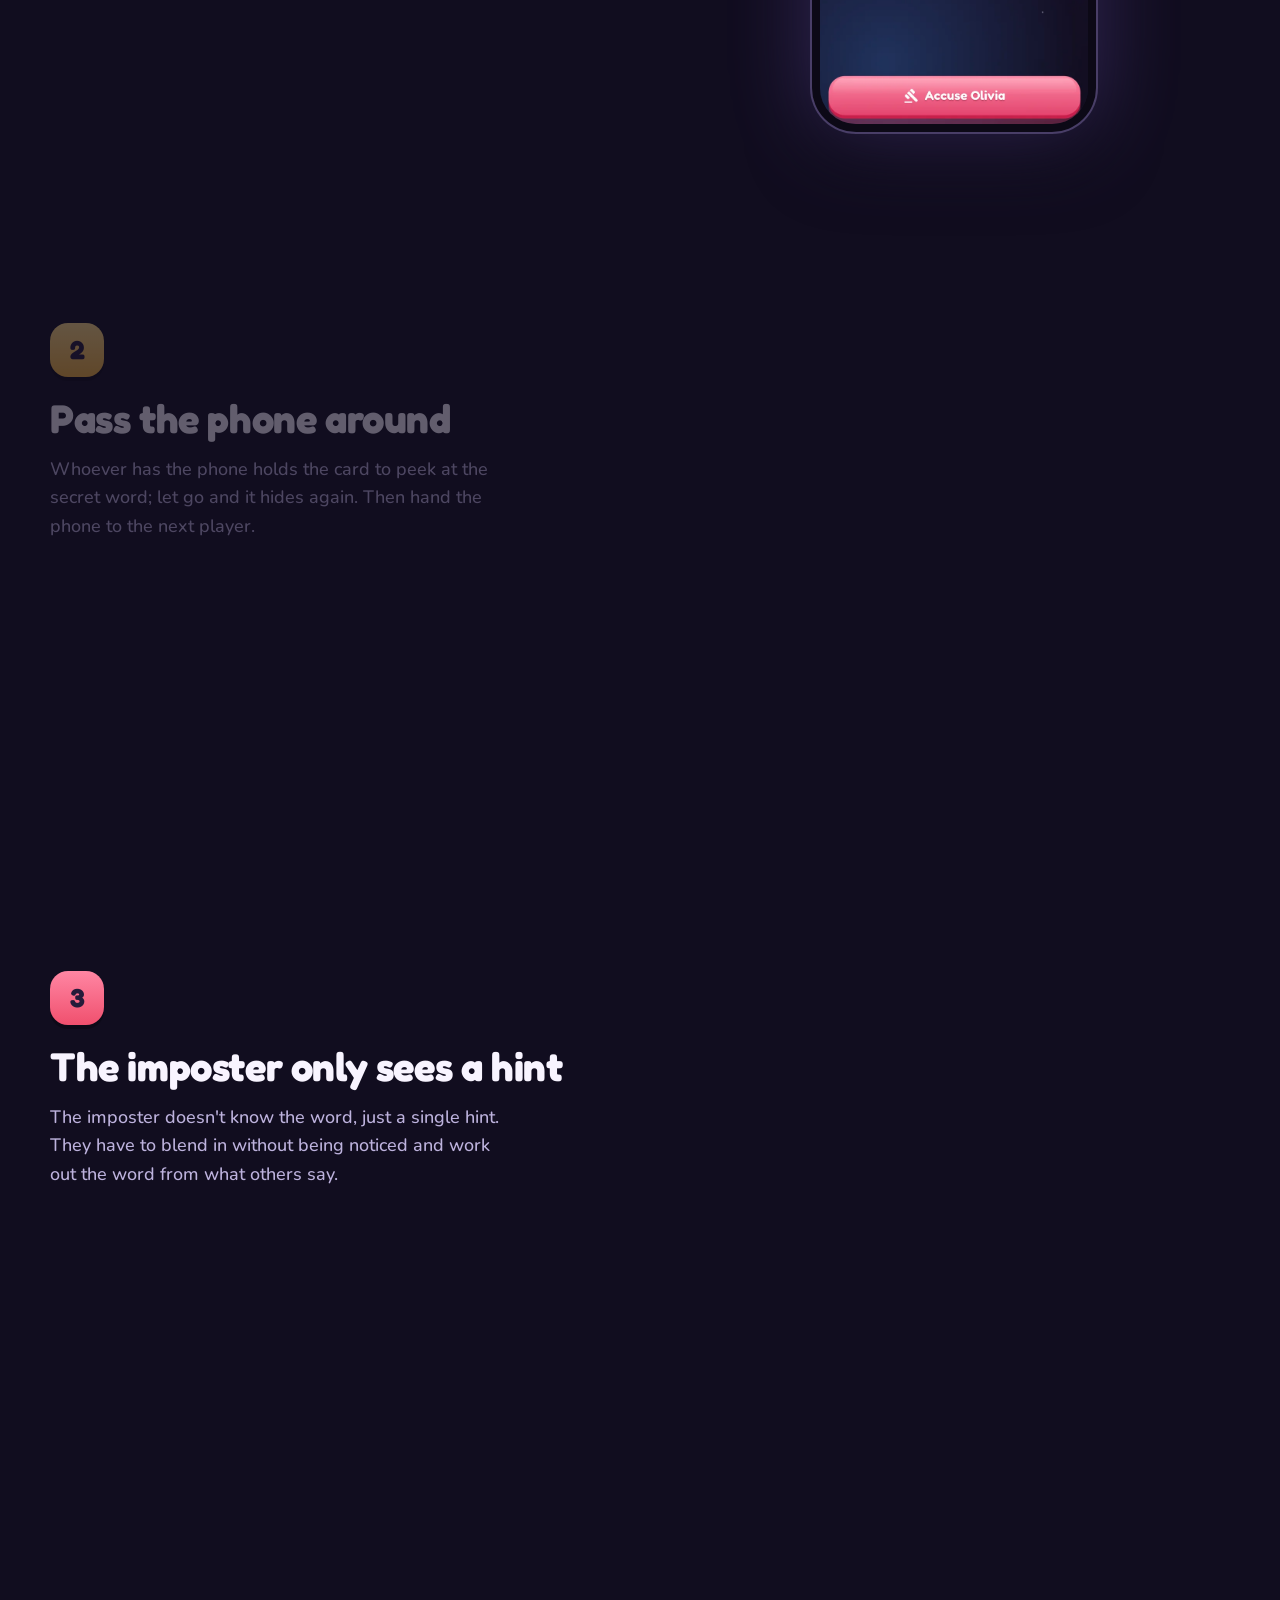
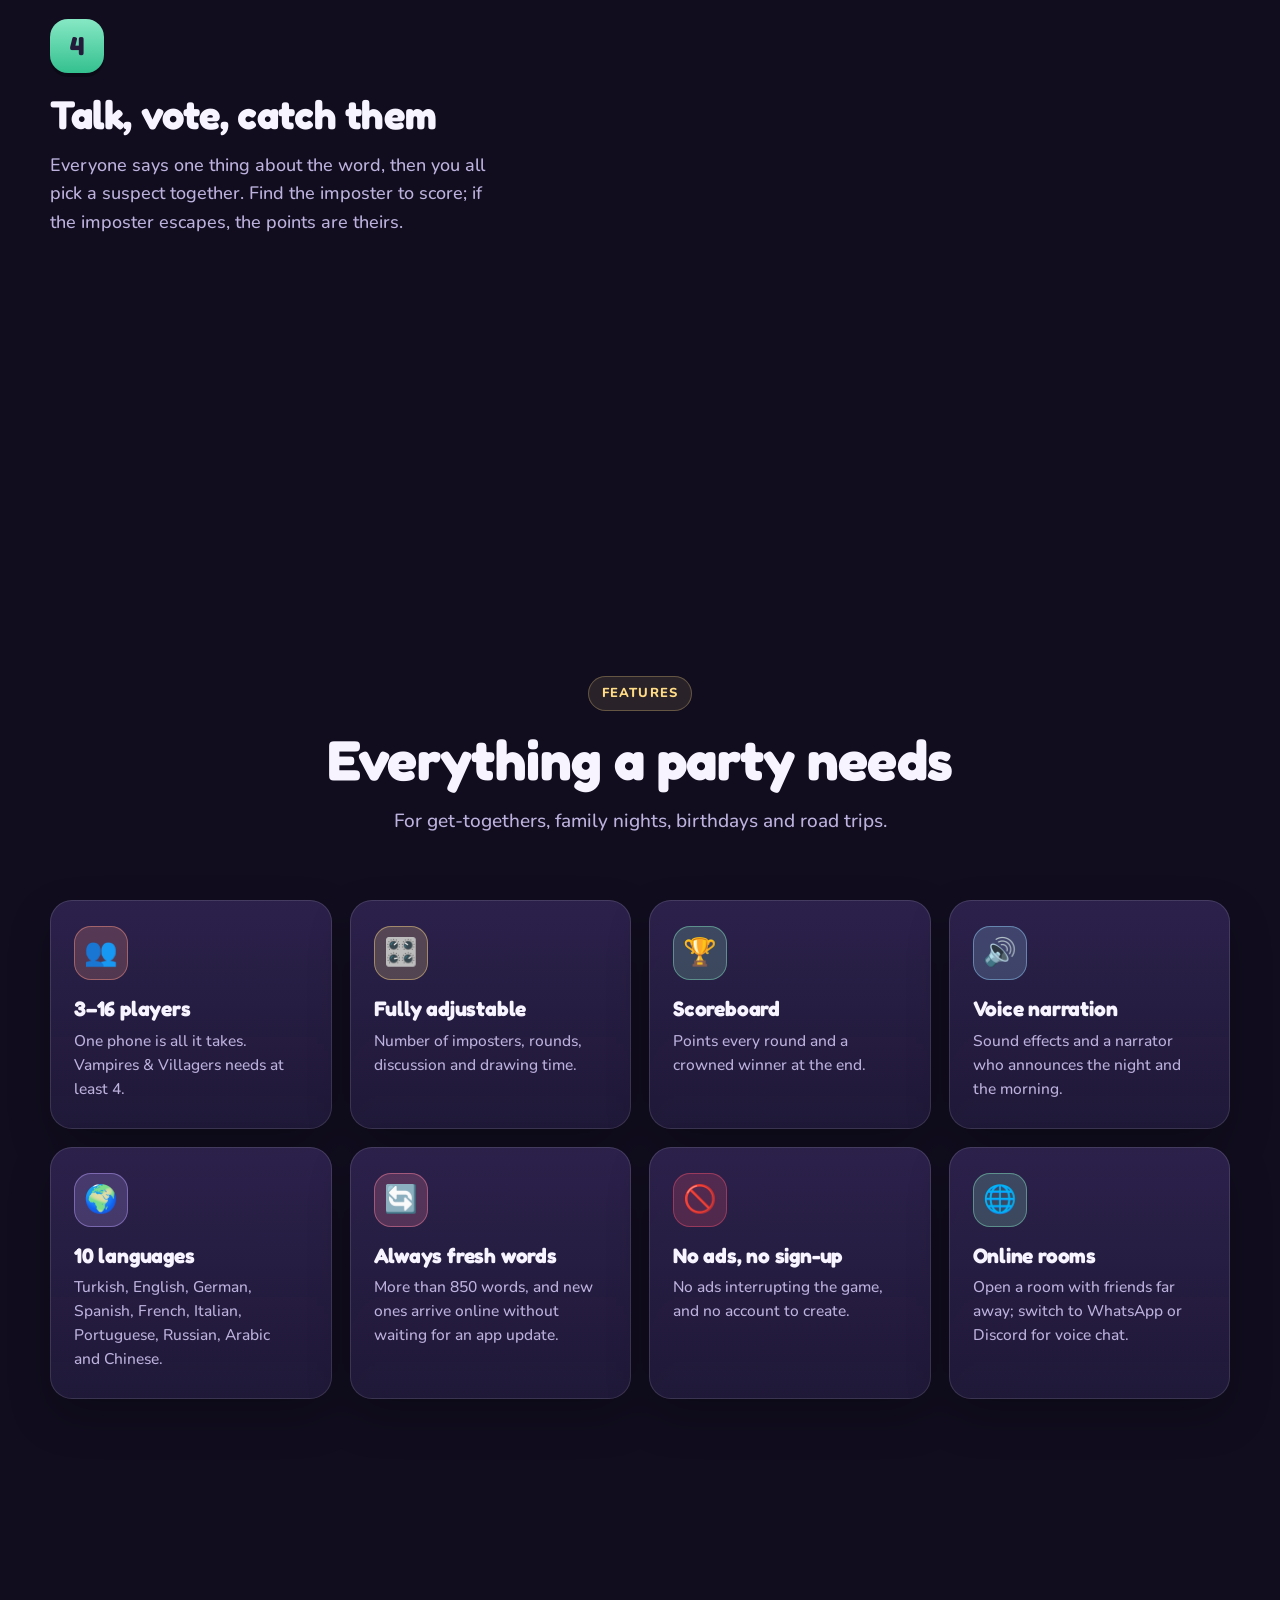
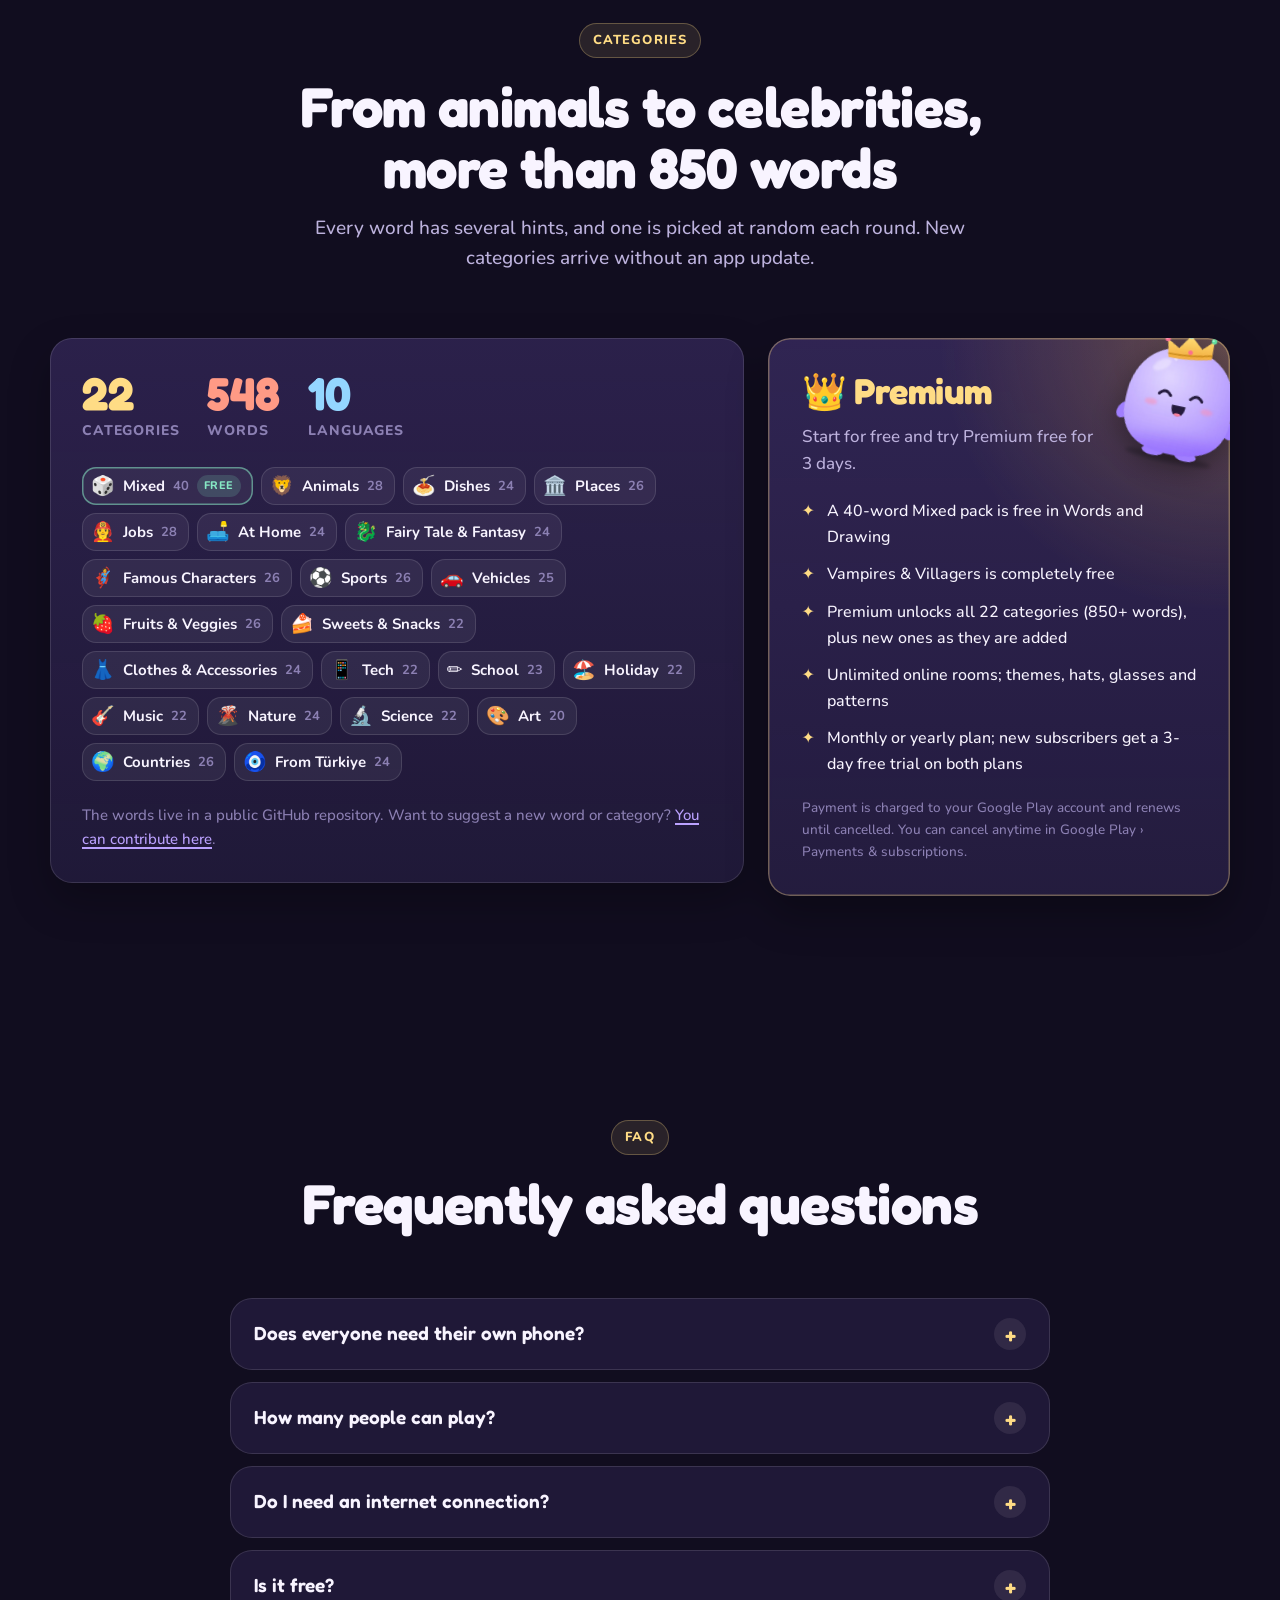
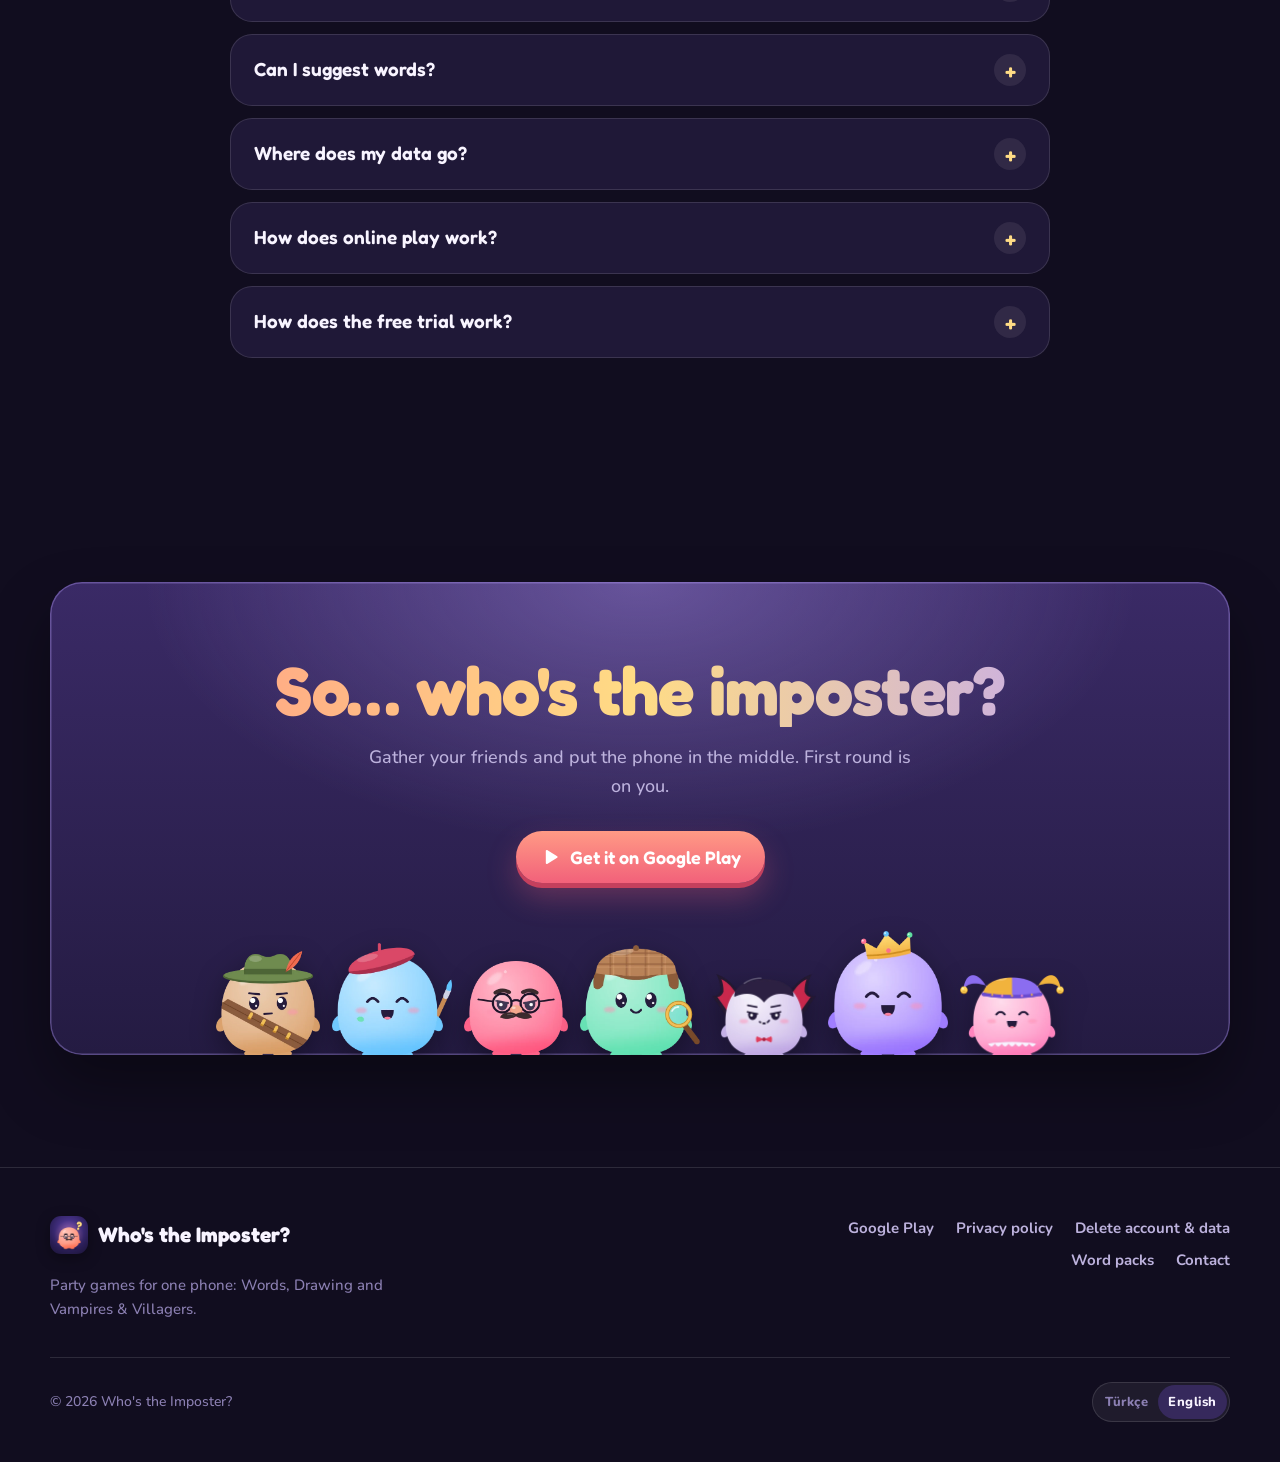
==== commit 175024e5: "Site: online mod, iki planda 3 gün deneme, 880 kelime; gizlilik: cihaz anahtarı Ana sayfaya online o" ====
--- a/index.html
+++ b/index.html
@@ -4,7 +4,7 @@
   <meta charset="utf-8">
   <meta name="viewport" content="width=device-width, initial-scale=1">
   <title>Hain Kim? · Tek telefonla parti oyunu</title>
-  <meta name="description" data-i18n-attr="content:metaDescription" content="Kelime, Çizim ve Vampir Köylü: telefonu elden ele verin, aranızdaki haini birlikte bulun. 3–16 oyuncu, 10 dil, reklamsız.">
+  <meta name="description" data-i18n-attr="content:metaDescription" content="Kelime, Çizim ve Vampir Köylü: telefonu elden ele verin ya da online odada buluşun, aranızdaki haini birlikte bulun. 3–16 oyuncu, 850+ kelime, 10 dil, reklamsız.">
   <meta name="theme-color" content="#19132e">
   <link rel="canonical" href="https://dumkof22.github.io/hainkim-kelimeler/">
   <link rel="icon" type="image/png" sizes="192x192" href="assets/img/icon-192.png">
@@ -13,7 +13,7 @@
   <meta property="og:type" content="website">
   <meta property="og:site_name" content="Hain Kim?">
   <meta property="og:title" content="Hain Kim? · Tek telefonla parti oyunu">
-  <meta property="og:description" content="Kelime, Çizim ve Vampir Köylü: telefonu elden ele verin, aranızdaki haini birlikte bulun.">
+  <meta property="og:description" content="Kelime, Çizim ve Vampir Köylü: telefonu elden ele verin ya da online odada buluşun, aranızdaki haini birlikte bulun.">
   <meta property="og:url" content="https://dumkof22.github.io/hainkim-kelimeler/">
   <meta property="og:image" content="https://dumkof22.github.io/hainkim-kelimeler/assets/img/og-tr.jpg">
   <meta property="og:image:width" content="1200">
@@ -101,7 +101,7 @@
           <span class="eyebrow" data-i18n="heroEyebrow">🎉 Tek telefonla parti oyunu</span>
           <h1 class="hero__title gradient-text" data-i18n="appName">Hain Kim?</h1>
           <p class="hero__tagline" data-i18n="heroTagline">Aranızdaki haini bulun.</p>
-          <p class="hero__lead" data-i18n="heroLead">Kelime, Çizim ve Vampir Köylü. Telefonu elden ele verin, gerisini uygulama anlatsın. Hesap yok, kurulum yok, reklam yok.</p>
+          <p class="hero__lead" data-i18n="heroLead">Kelime, Çizim ve Vampir Köylü. Telefonu elden ele verin ya da online odada buluşun; gerisini uygulama anlatsın. Hesap yok, reklam yok.</p>
           <div class="hero__actions">
             <a class="btn" href="https://play.google.com/store/apps/details?id=com.hkn.hainkim" data-play>
               <svg viewBox="0 0 24 24" aria-hidden="true"><path fill="currentColor" d="M7 4.6v14.8c0 .8.9 1.3 1.6.9l12-7.4c.6-.4.6-1.4 0-1.8l-12-7.4C7.9 3.3 7 3.8 7 4.6z"/></svg>
@@ -114,6 +114,7 @@
             <li class="chip" data-i18n="factLanguages">🌍 10 dil</li>
             <li class="chip" data-i18n="factNoAds">🚫 Reklamsız</li>
             <li class="chip" data-i18n="factOffline">📴 İnternetsiz oynanır</li>
+            <li class="chip" data-i18n="factOnline">🌐 Online oda</li>
           </ul>
         </div>
 
@@ -189,7 +190,7 @@
             </ul>
             <div class="mode-panel__chips">
               <span class="chip" data-i18n="chipPlayers316">👥 3–16 oyuncu</span>
-              <span class="chip" data-i18n="chipCategories">🗂️ 20+ kategori</span>
+              <span class="chip" data-i18n="chipCategories">🗂️ 850+ kelime</span>
             </div>
           </div>
           <div class="mode-panel__device">
@@ -348,17 +349,17 @@
           <li class="card feature reveal">
             <span class="feature__icon" aria-hidden="true">🔄</span>
             <h3 data-i18n="f6Title">Hep taze kelimeler</h3>
-            <p data-i18n="f6Text">Yeni kelimeler mağaza güncellemesi beklemeden internetten gelir.</p>
+            <p data-i18n="f6Text">850'den fazla kelime; yenileri mağaza güncellemesi beklemeden internetten gelir.</p>
           </li>
           <li class="card feature reveal">
             <span class="feature__icon" aria-hidden="true">🚫</span>
-            <h3 data-i18n="f7Title">Reklam yok</h3>
-            <p data-i18n="f7Text">Gerilimin tam ortasında araya giren reklam yok.</p>
-          </li>
-          <li class="card feature reveal">
-            <span class="feature__icon" aria-hidden="true">🔒</span>
-            <h3 data-i18n="f8Title">Üyelik yok</h3>
-            <p data-i18n="f8Text">Hesap açmadan oynayın; her şey telefonunuzda kalır.</p>
+            <h3 data-i18n="f7Title">Reklam ve üyelik yok</h3>
+            <p data-i18n="f7Text">Araya giren reklam yok, hesap açmanız da gerekmez.</p>
+          </li>
+          <li class="card feature reveal">
+            <span class="feature__icon" aria-hidden="true">🌐</span>
+            <h3 data-i18n="f8Title">Online oda</h3>
+            <p data-i18n="f8Text">Uzaktaki arkadaşlarınızla oda kurun; sesli sohbet için WhatsApp ya da Discord'a geçin.</p>
           </li>
         </ul>
       </div>
@@ -369,7 +370,7 @@
       <div class="container">
         <div class="section-head reveal">
           <span class="eyebrow" data-i18n="packsEyebrow">Kategoriler</span>
-          <h2 data-i18n="packsTitle">Hayvanlardan ünlülere, yüzlerce kelime</h2>
+          <h2 data-i18n="packsTitle">Hayvanlardan ünlülere, 850'den fazla kelime</h2>
           <p data-i18n="packsLead">Her kelimenin birden fazla ipucu var; her turda biri rastgele seçilir. Yeni kategoriler uygulama güncellemesi olmadan eklenir.</p>
         </div>
 
@@ -377,33 +378,33 @@
           <div class="card packs__list reveal">
             <div class="packs__stats">
               <div class="stat"><strong data-stat="categories">22</strong><span data-i18n="statCategories">kategori</span></div>
-              <div class="stat"><strong data-stat="words">548</strong><span data-i18n="statWords">kelime</span></div>
+              <div class="stat"><strong data-stat="words">880</strong><span data-i18n="statWords">kelime</span></div>
               <div class="stat"><strong>10</strong><span data-i18n="statLanguages">dil</span></div>
             </div>
             <ul class="category-list" id="category-list">
               <!-- categories:start -->
               <li class="category category--free"><span class="category__icon" aria-hidden="true">🎲</span><span>Karışık</span><span class="category__count">40</span><span class="category__free">Ücretsiz</span></li>
-              <li class="category"><span class="category__icon" aria-hidden="true">🦁</span><span>Hayvanlar</span><span class="category__count">28</span></li>
-              <li class="category"><span class="category__icon" aria-hidden="true">🍝</span><span>Yemekler</span><span class="category__count">24</span></li>
-              <li class="category"><span class="category__icon" aria-hidden="true">🏛️</span><span>Mekanlar</span><span class="category__count">26</span></li>
-              <li class="category"><span class="category__icon" aria-hidden="true">👩‍🚒</span><span>Meslekler</span><span class="category__count">28</span></li>
-              <li class="category"><span class="category__icon" aria-hidden="true">🛋️</span><span>Evde</span><span class="category__count">24</span></li>
-              <li class="category"><span class="category__icon" aria-hidden="true">🐉</span><span>Masal &amp; Fantastik</span><span class="category__count">24</span></li>
-              <li class="category"><span class="category__icon" aria-hidden="true">🦸</span><span>Ünlü Karakterler</span><span class="category__count">26</span></li>
-              <li class="category"><span class="category__icon" aria-hidden="true">⚽</span><span>Spor</span><span class="category__count">26</span></li>
-              <li class="category"><span class="category__icon" aria-hidden="true">🚗</span><span>Taşıtlar</span><span class="category__count">25</span></li>
-              <li class="category"><span class="category__icon" aria-hidden="true">🍓</span><span>Meyve &amp; Sebze</span><span class="category__count">26</span></li>
-              <li class="category"><span class="category__icon" aria-hidden="true">🍰</span><span>Tatlı &amp; Atıştırmalık</span><span class="category__count">22</span></li>
-              <li class="category"><span class="category__icon" aria-hidden="true">👗</span><span>Giysi &amp; Aksesuar</span><span class="category__count">24</span></li>
-              <li class="category"><span class="category__icon" aria-hidden="true">📱</span><span>Teknoloji</span><span class="category__count">22</span></li>
-              <li class="category"><span class="category__icon" aria-hidden="true">✏️</span><span>Okul</span><span class="category__count">23</span></li>
-              <li class="category"><span class="category__icon" aria-hidden="true">🏖️</span><span>Tatil</span><span class="category__count">22</span></li>
-              <li class="category"><span class="category__icon" aria-hidden="true">🎸</span><span>Müzik</span><span class="category__count">22</span></li>
-              <li class="category"><span class="category__icon" aria-hidden="true">🌋</span><span>Doğa</span><span class="category__count">24</span></li>
-              <li class="category"><span class="category__icon" aria-hidden="true">🔬</span><span>Bilim</span><span class="category__count">22</span></li>
-              <li class="category"><span class="category__icon" aria-hidden="true">🎨</span><span>Sanat</span><span class="category__count">20</span></li>
-              <li class="category"><span class="category__icon" aria-hidden="true">🌍</span><span>Ülkeler</span><span class="category__count">26</span></li>
-              <li class="category"><span class="category__icon" aria-hidden="true">🧿</span><span>Türkiye'den</span><span class="category__count">24</span></li>
+              <li class="category"><span class="category__icon" aria-hidden="true">🦁</span><span>Hayvanlar</span><span class="category__count">40</span></li>
+              <li class="category"><span class="category__icon" aria-hidden="true">🍝</span><span>Yemekler</span><span class="category__count">40</span></li>
+              <li class="category"><span class="category__icon" aria-hidden="true">🏛️</span><span>Mekanlar</span><span class="category__count">40</span></li>
+              <li class="category"><span class="category__icon" aria-hidden="true">👩‍🚒</span><span>Meslekler</span><span class="category__count">40</span></li>
+              <li class="category"><span class="category__icon" aria-hidden="true">🛋️</span><span>Evde</span><span class="category__count">40</span></li>
+              <li class="category"><span class="category__icon" aria-hidden="true">🐉</span><span>Masal &amp; Fantastik</span><span class="category__count">40</span></li>
+              <li class="category"><span class="category__icon" aria-hidden="true">🦸</span><span>Ünlü Karakterler</span><span class="category__count">40</span></li>
+              <li class="category"><span class="category__icon" aria-hidden="true">⚽</span><span>Spor</span><span class="category__count">40</span></li>
+              <li class="category"><span class="category__icon" aria-hidden="true">🚗</span><span>Taşıtlar</span><span class="category__count">40</span></li>
+              <li class="category"><span class="category__icon" aria-hidden="true">🍓</span><span>Meyve &amp; Sebze</span><span class="category__count">40</span></li>
+              <li class="category"><span class="category__icon" aria-hidden="true">🍰</span><span>Tatlı &amp; Atıştırmalık</span><span class="category__count">40</span></li>
+              <li class="category"><span class="category__icon" aria-hidden="true">👗</span><span>Giysi &amp; Aksesuar</span><span class="category__count">40</span></li>
+              <li class="category"><span class="category__icon" aria-hidden="true">📱</span><span>Teknoloji</span><span class="category__count">40</span></li>
+              <li class="category"><span class="category__icon" aria-hidden="true">✏️</span><span>Okul</span><span class="category__count">40</span></li>
+              <li class="category"><span class="category__icon" aria-hidden="true">🏖️</span><span>Tatil</span><span class="category__count">40</span></li>
+              <li class="category"><span class="category__icon" aria-hidden="true">🎸</span><span>Müzik</span><span class="category__count">40</span></li>
+              <li class="category"><span class="category__icon" aria-hidden="true">🌋</span><span>Doğa</span><span class="category__count">40</span></li>
+              <li class="category"><span class="category__icon" aria-hidden="true">🔬</span><span>Bilim</span><span class="category__count">40</span></li>
+              <li class="category"><span class="category__icon" aria-hidden="true">🎨</span><span>Sanat</span><span class="category__count">40</span></li>
+              <li class="category"><span class="category__icon" aria-hidden="true">🌍</span><span>Ülkeler</span><span class="category__count">40</span></li>
+              <li class="category"><span class="category__icon" aria-hidden="true">🧿</span><span>Türkiye'den</span><span class="category__count">40</span></li>
               <!-- categories:end -->
             </ul>
             <p class="packs__note">
@@ -415,12 +416,13 @@
           <aside class="card premium reveal">
             <img class="premium__mascot" src="assets/img/mascots/winner.webp" alt="" width="364" height="414" loading="lazy">
             <h3><span>👑</span> <span data-i18n="premiumTitle">Premium</span></h3>
-            <p class="premium__lead" data-i18n="premiumLead">Ücretsiz başlayın, isterseniz tüm kategorileri açın.</p>
+            <p class="premium__lead" data-i18n="premiumLead">Ücretsiz başlayın; Premium'u 3 gün ücretsiz deneyin.</p>
             <ul class="premium__list">
               <li data-i18n="premium1">Kelime ve Çizim'de 40 kelimelik Karışık paket ücretsiz</li>
               <li data-i18n="premium2">Vampir Köylü tamamen ücretsiz</li>
-              <li data-i18n="premium3">Premium ile tüm kategoriler ve sonradan eklenecek yenileri</li>
-              <li data-i18n="premium4">Aylık ya da yıllık plan; yıllık planda yeni abonelere 3 gün ücretsiz deneme</li>
+              <li data-i18n="premium3">Premium ile 22 kategorinin tamamı (850+ kelime) ve sonradan eklenecek yenileri</li>
+              <li data-i18n="premium5">Sınırsız online oda; temalar, şapkalar, gözlükler ve desenler</li>
+              <li data-i18n="premium4">Aylık ya da yıllık plan; iki planda da yeni abonelere 3 gün ücretsiz deneme</li>
             </ul>
             <p class="premium__fine" data-i18n="premiumFine">Ödeme Google Play hesabınızdan alınır ve iptal edilene kadar yenilenir. İstediğiniz zaman Google Play › Ödemeler ve abonelikler bölümünden iptal edebilirsiniz.</p>
           </aside>
@@ -446,7 +448,7 @@
           </details>
           <details class="faq__item">
             <summary data-i18n="q3">İnternet bağlantısı gerekli mi?</summary>
-            <p data-i18n="a3">Hayır, oyun internetsiz çalışır. İnternet olduğunda yeni kelime paketleri kendiliğinden iner.</p>
+            <p data-i18n="a3">Tek telefonla oynarken hayır, oyun internetsiz çalışır. İnternet olduğunda yeni kelime paketleri kendiliğinden iner. Online mod için elbette internet gerekir.</p>
           </details>
           <details class="faq__item">
             <summary data-i18n="q4">Ücretsiz mi?</summary>
@@ -459,6 +461,14 @@
           <details class="faq__item">
             <summary data-i18n="q6">Verilerim nereye gidiyor?</summary>
             <p><span data-i18n="a6">Tek telefonla oynarken hiçbir yere: oyuncu adları ve ayarlar yalnızca telefonunuzda kalır. Reklam ya da takip yok. İsteğe bağlı online modda yalnızca seçtiğiniz oyuncu adı, arkadaşlarınız ve oyun odaları Google Firebase'de saklanır.</span> <a href="privacy/" data-i18n="a6Link">Gizlilik politikası</a></p>
+          </details>
+          <details class="faq__item">
+            <summary data-i18n="q7">Online nasıl oynanır?</summary>
+            <p data-i18n="a7">Biriniz oda kurar, diğerleri oda koduyla ya da davetle katılır; herkes kendi telefonundan oynar. Bir online oyunu herkes ücretsiz kurabilir, Premium ile istediğiniz kadar oda kurarsınız. Bir odaya katılmak her zaman ücretsizdir. Sesli sohbet için WhatsApp, Discord gibi bir uygulamaya geçersiniz.</p>
+          </details>
+          <details class="faq__item">
+            <summary data-i18n="q8">Ücretsiz deneme nasıl işler?</summary>
+            <p data-i18n="a8">Yeni aboneler aylık ya da yıllık planı 3 gün ücretsiz dener. Deneme bitmeden Google Play › Ödemeler ve abonelikler bölümünden iptal ederseniz hiçbir ücret alınmaz; iptal etmezseniz seçtiğiniz plan başlar.</p>
           </details>
         </div>
       </div>
@@ -502,7 +512,9 @@
         <ul class="footer__links">
           <li><a href="https://play.google.com/store/apps/details?id=com.hkn.hainkim" data-play>Google Play</a></li>
           <li><a href="privacy/" data-i18n="footerPrivacy">Gizlilik politikası</a></li>
+          <li><a href="privacy/#delete-account" data-i18n="footerDelete">Hesap ve veri silme</a></li>
           <li><a href="https://github.com/dumkof22/hainkim-kelimeler" data-i18n="footerPacks">Kelime paketleri</a></li>
+          <li><a href="mailto:playermindiptv@gmail.com" data-i18n="footerContact">İletişim</a></li>
         </ul>
       </div>
       <div class="footer__bottom">
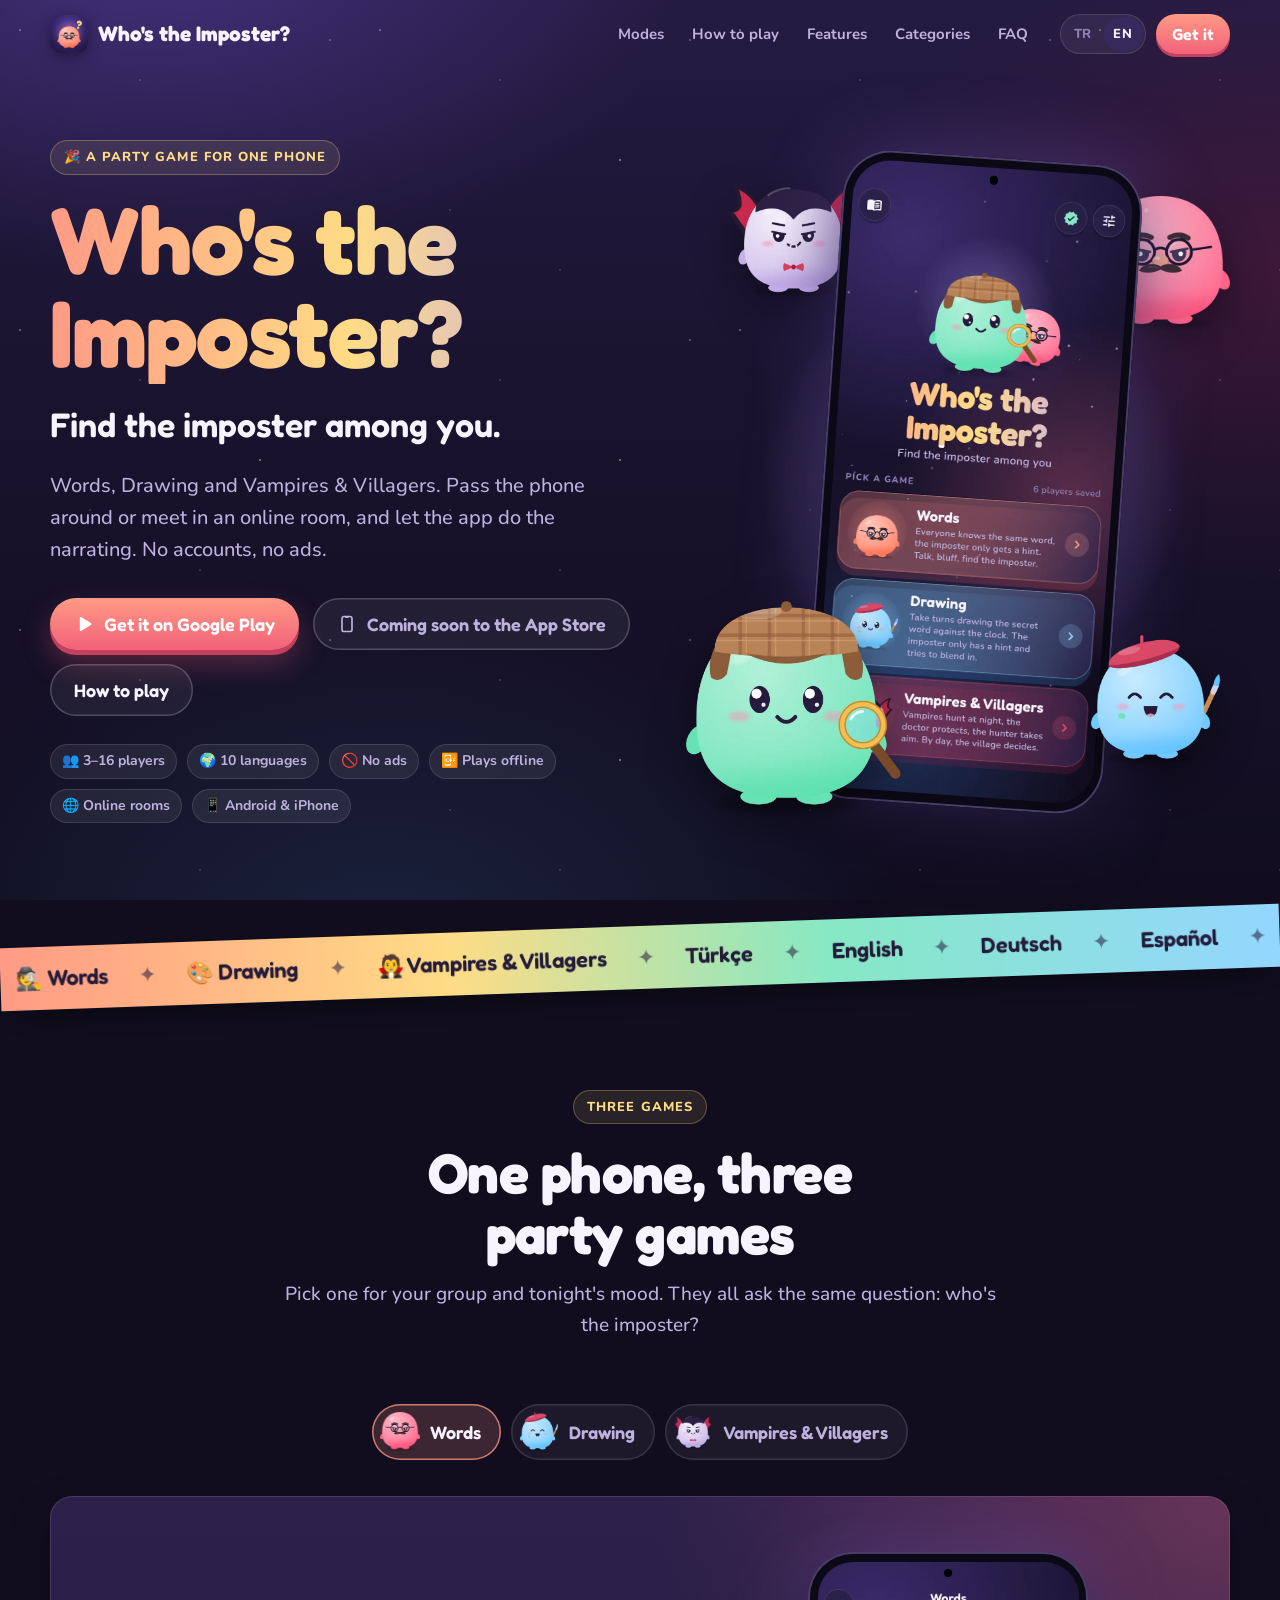
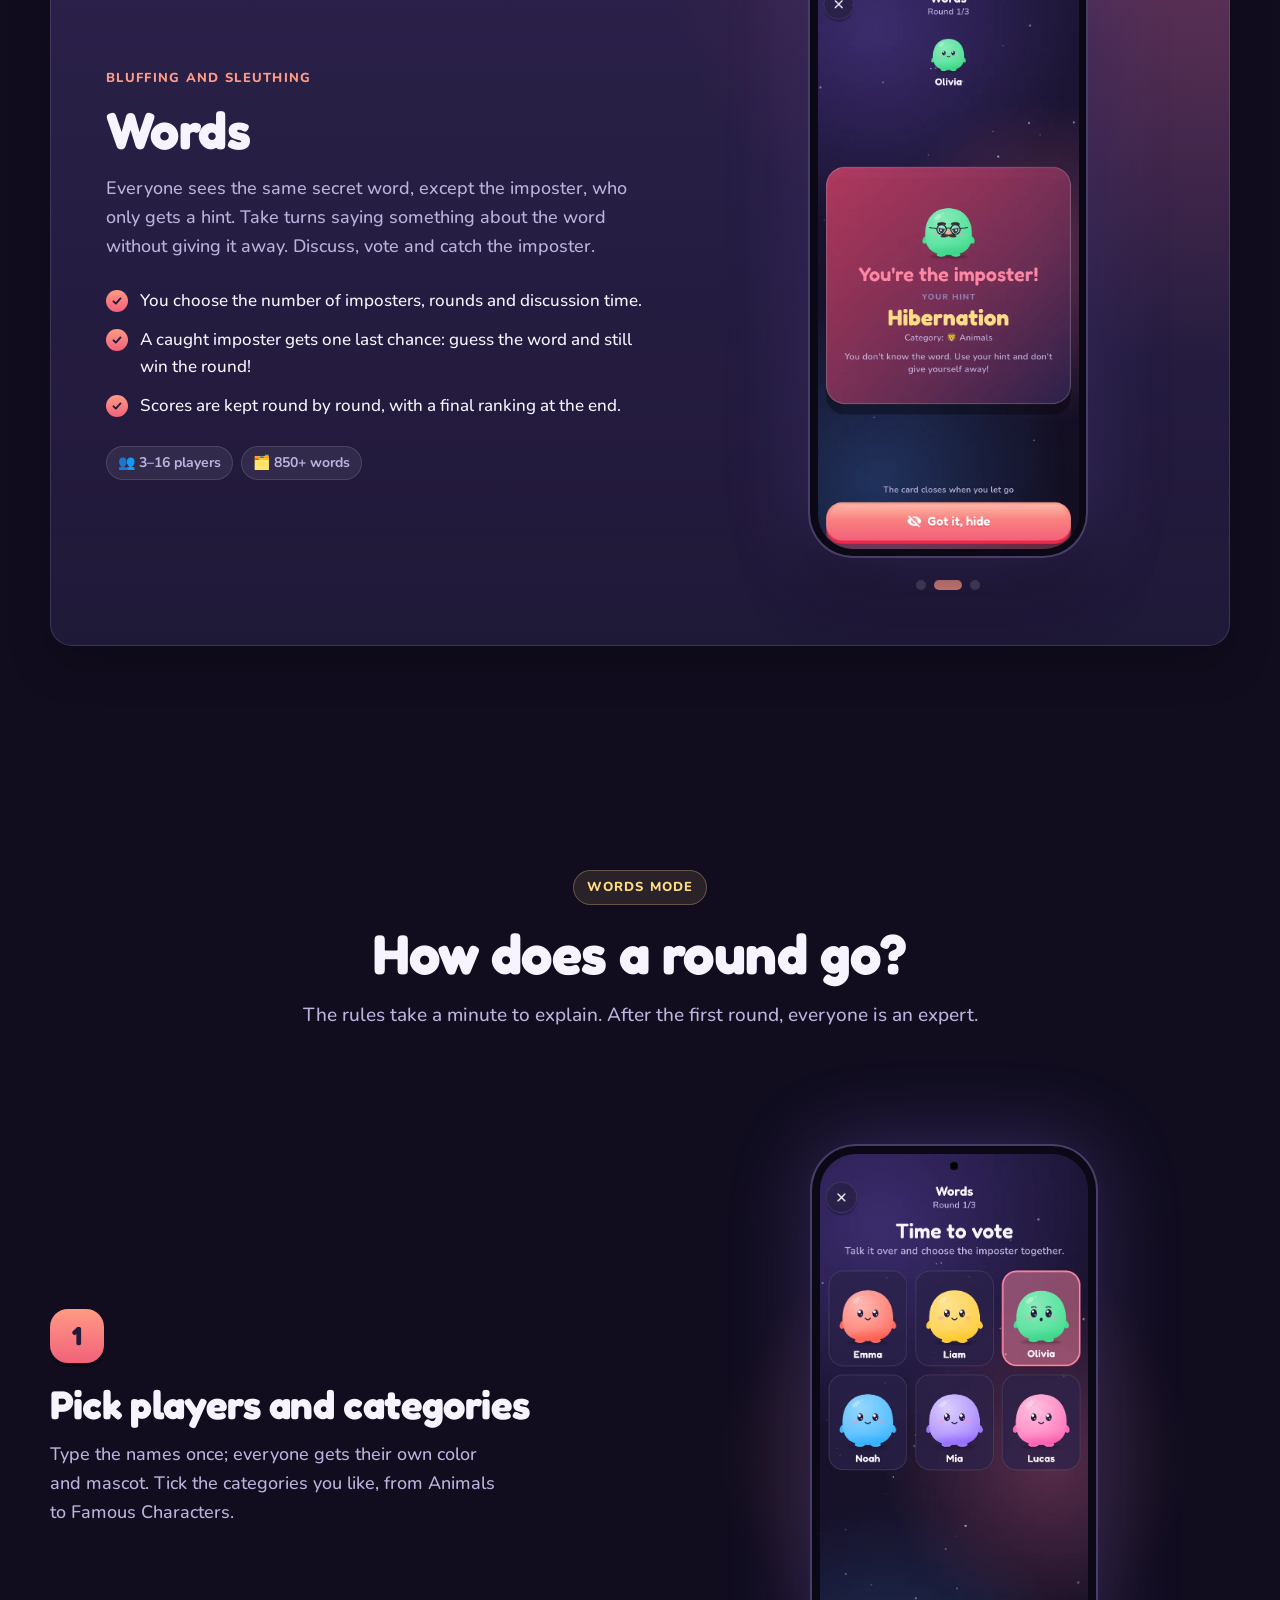
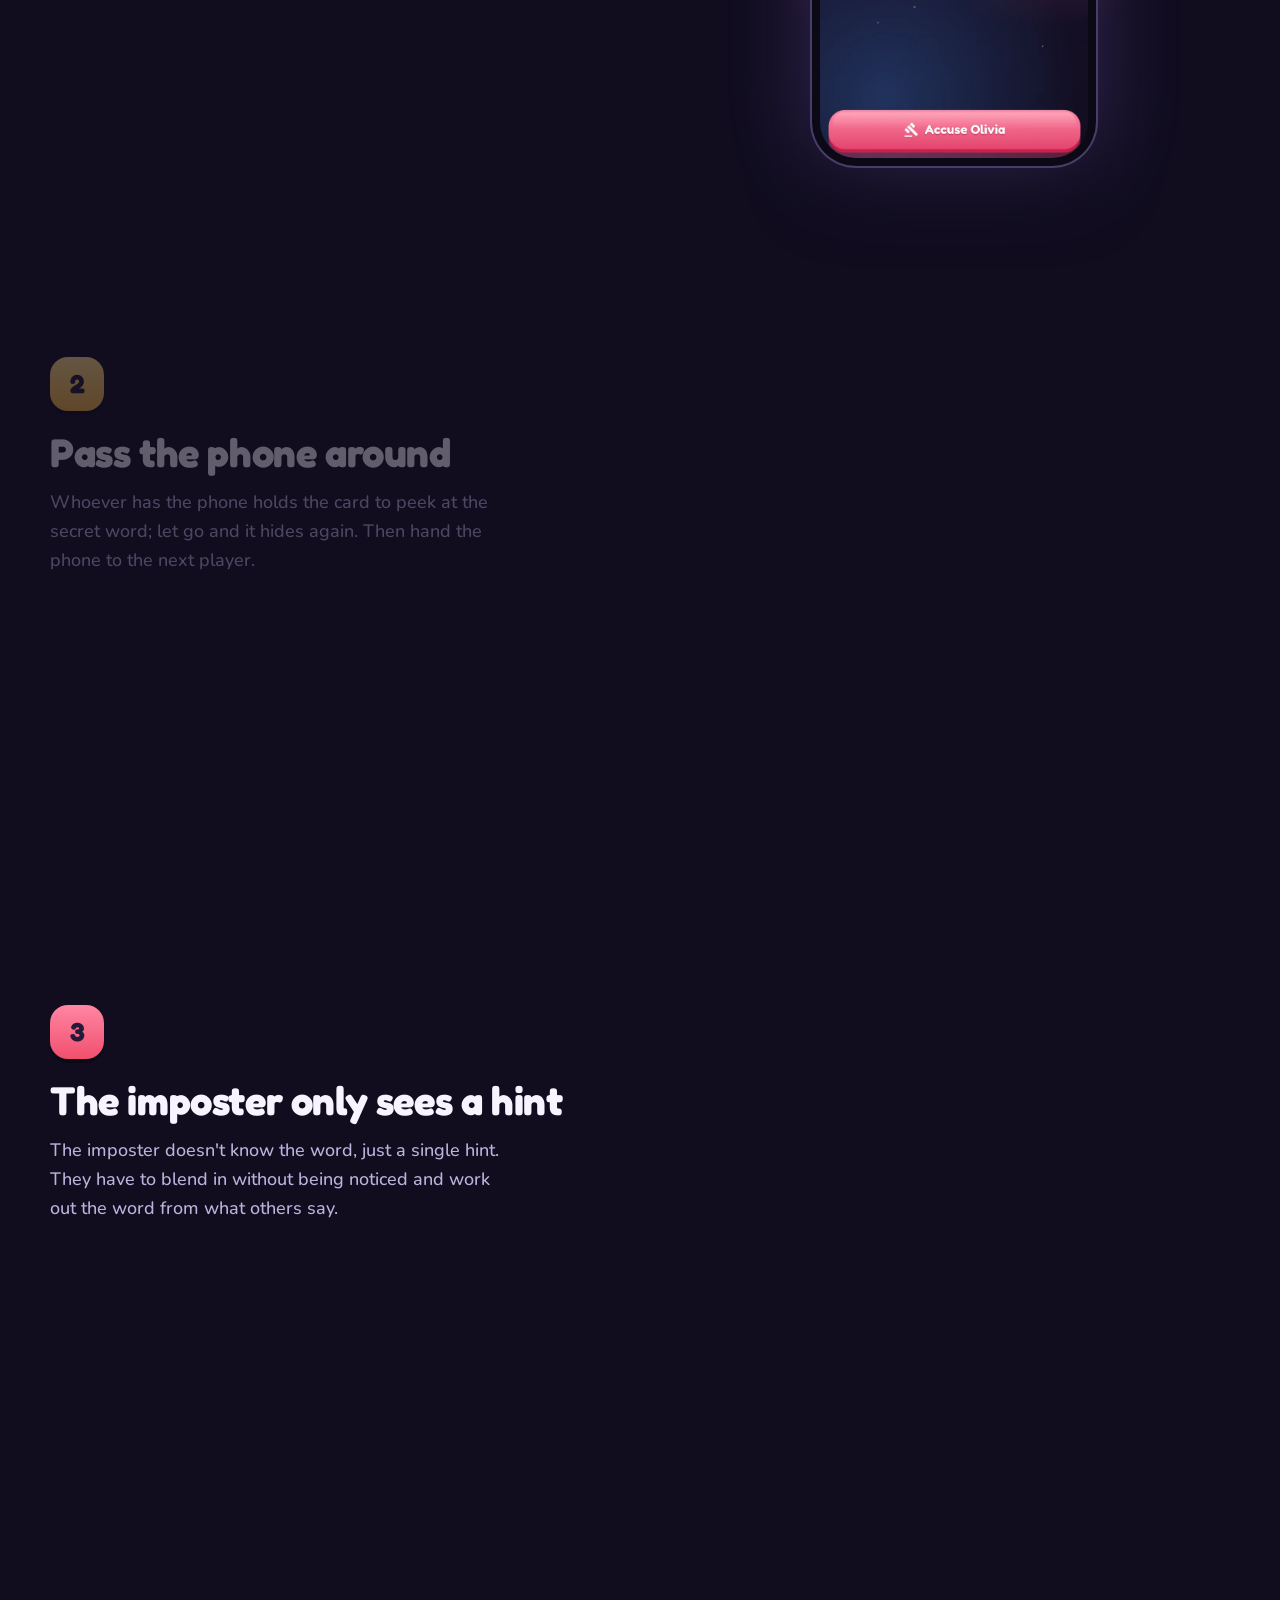
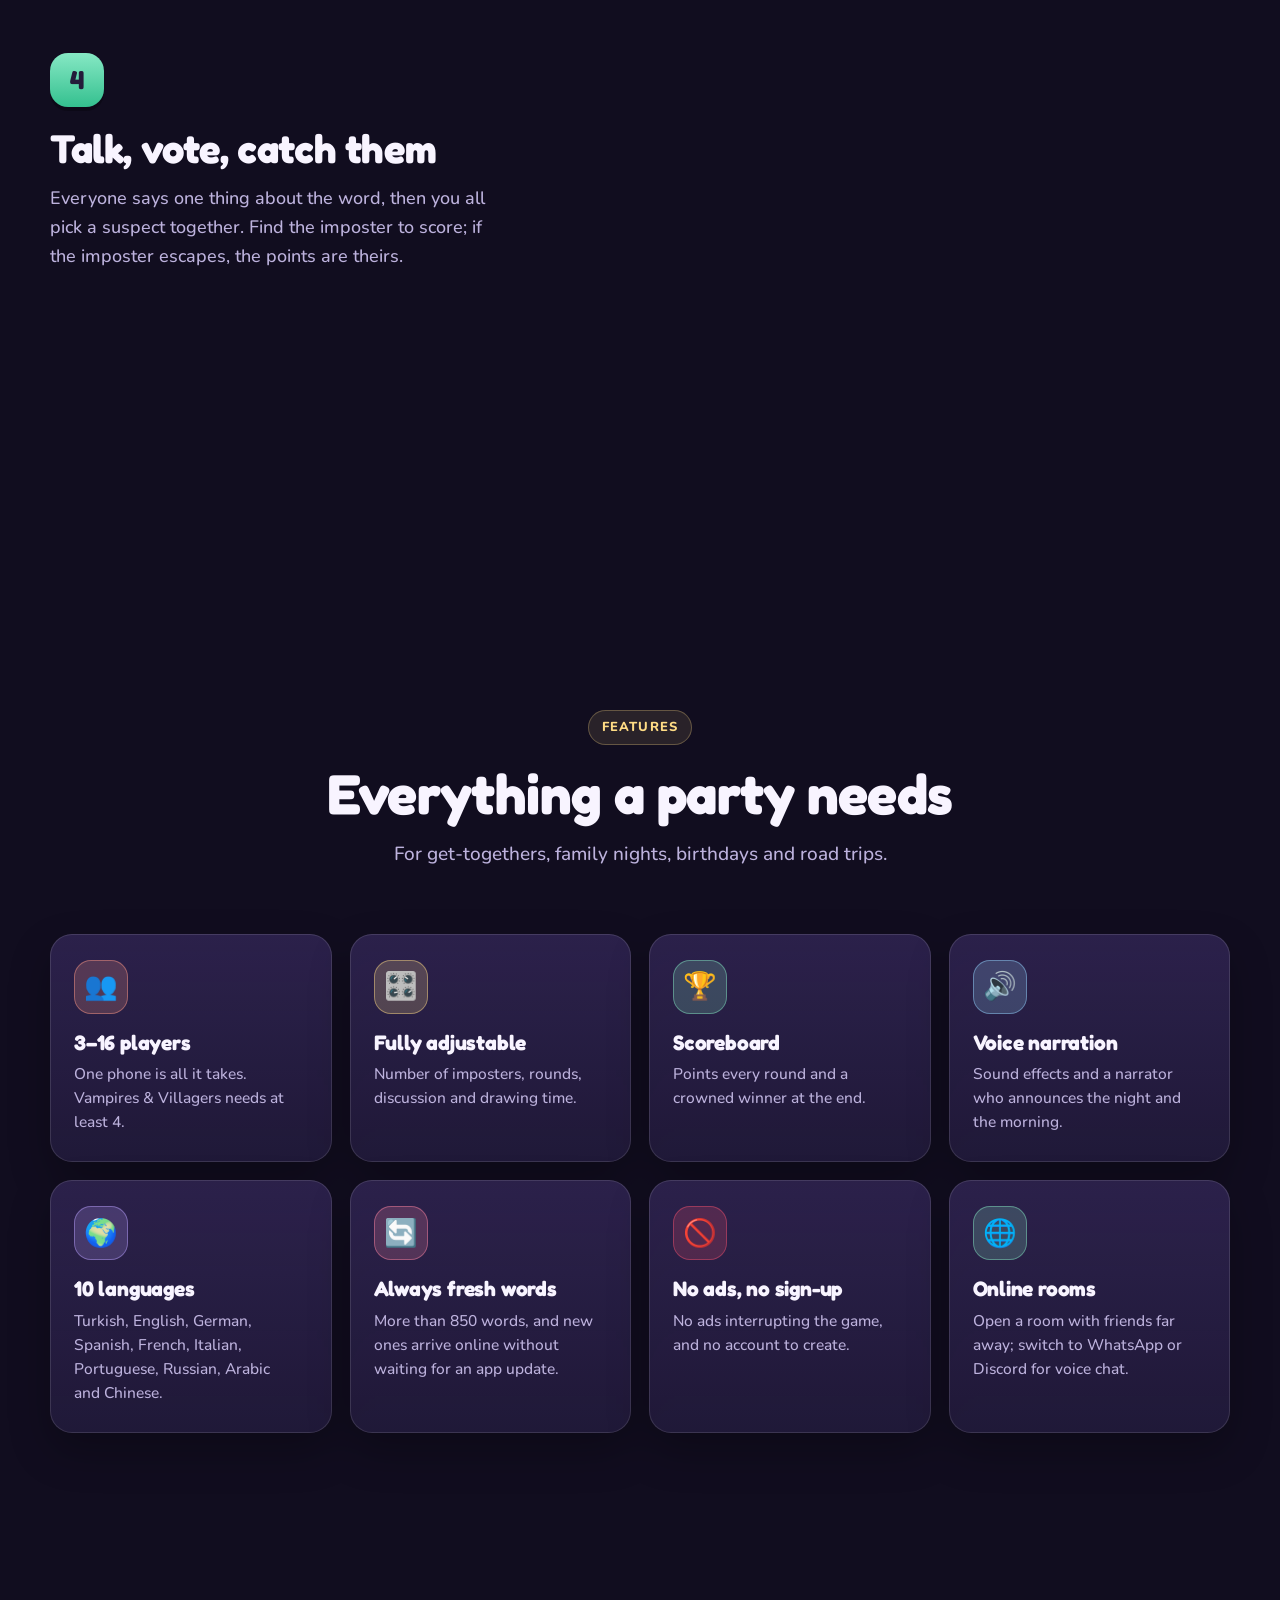
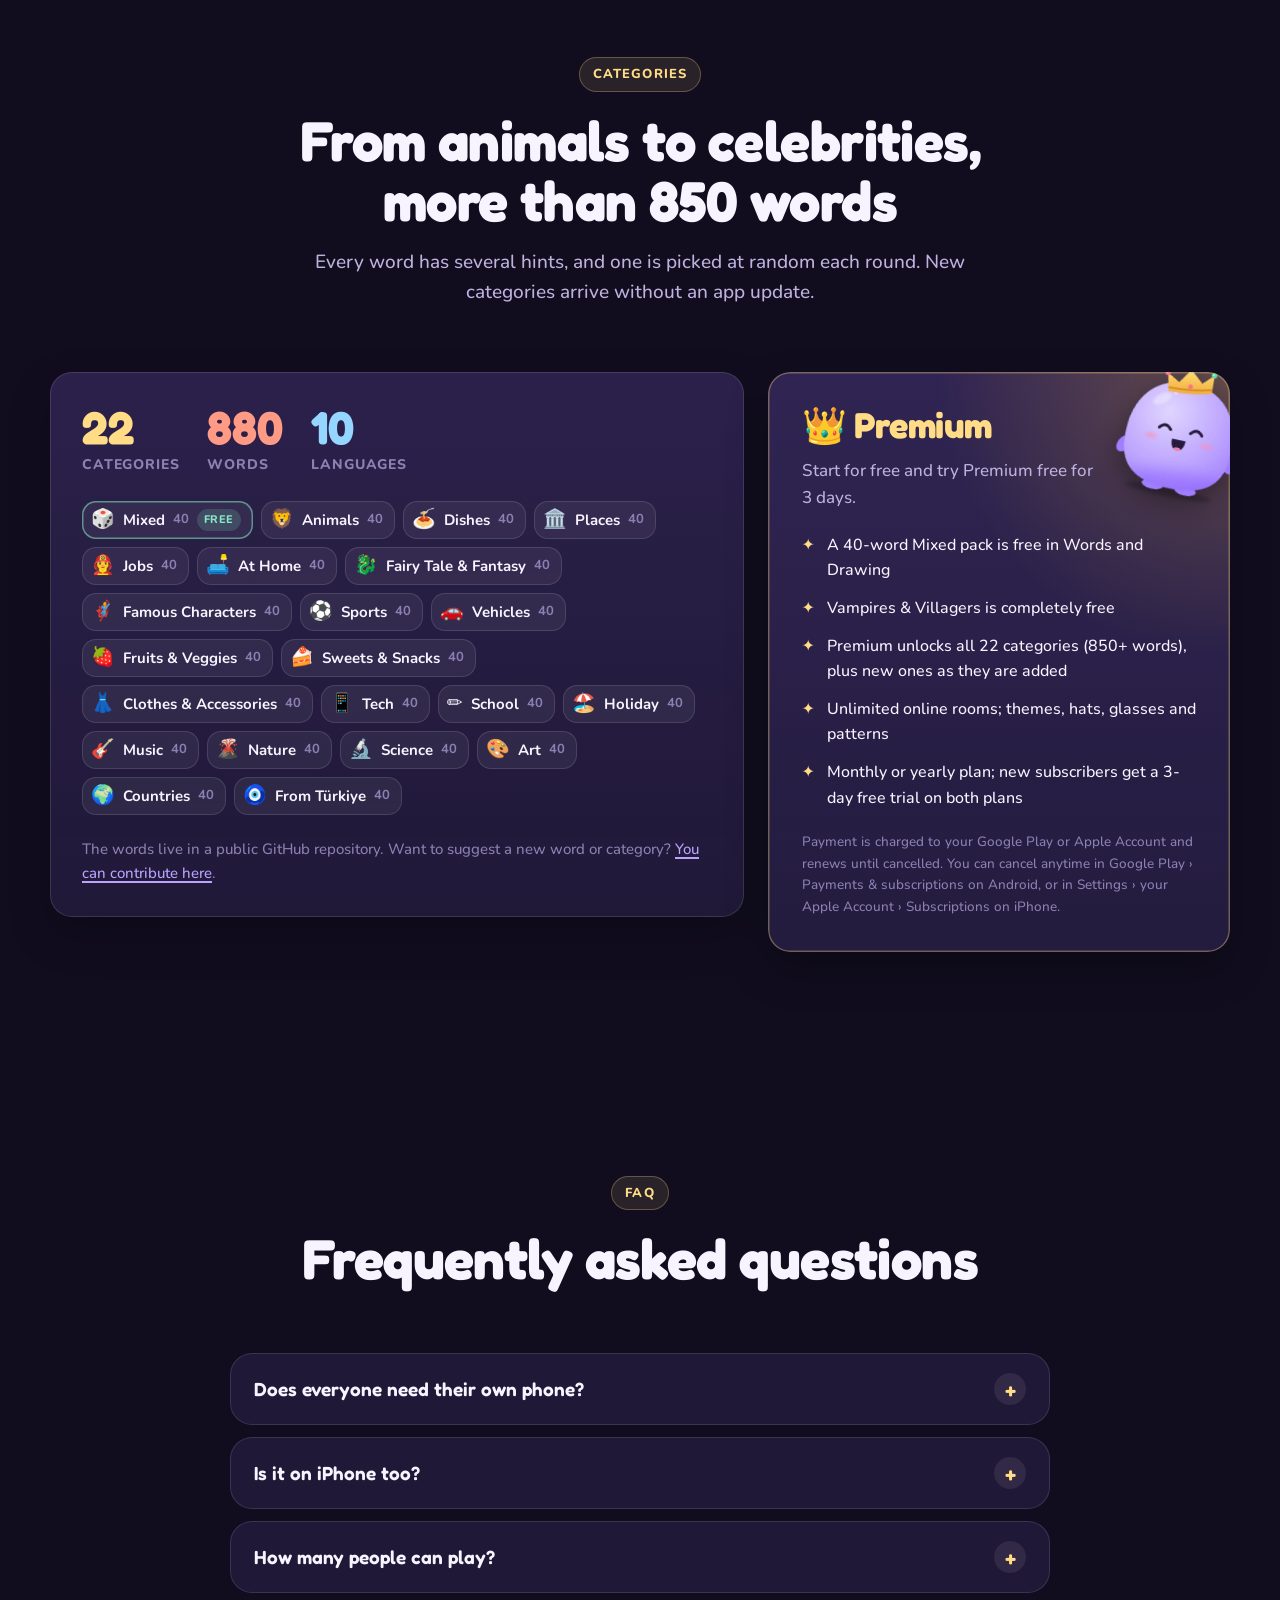
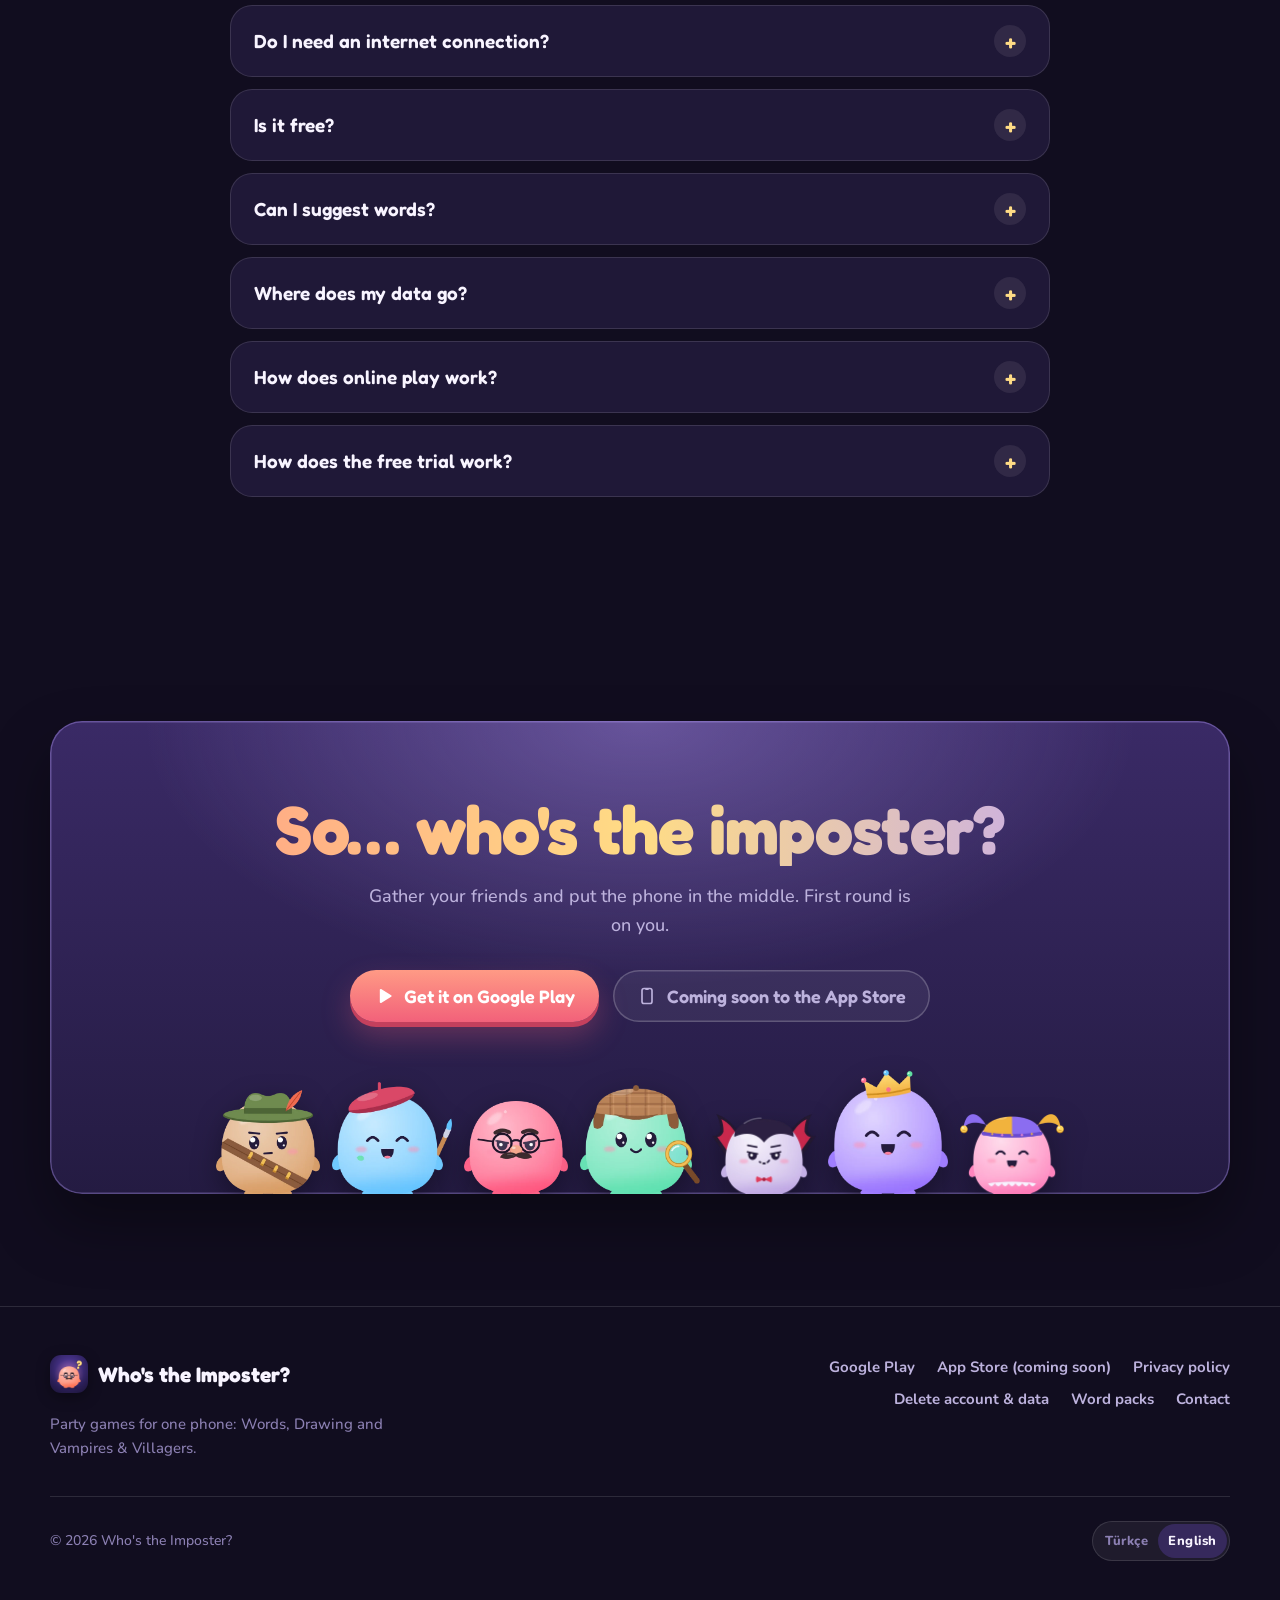
==== commit 2fd4af21: "Site: Google Play ve App Store düğmeleri, iPhone SSS'si App Store sürümü yayına girene kadar <html d" ====
--- a/index.html
+++ b/index.html
@@ -1,10 +1,12 @@
 <!doctype html>
-<html lang="tr">
+<!-- data-appstore: App Store sürümü yayına girene kadar "soon" (App Store
+     düğmeleri "Yakında" der, tıklanmaz); yayına girince "live" yapın. -->
+<html lang="tr" data-appstore="soon">
 <head>
   <meta charset="utf-8">
   <meta name="viewport" content="width=device-width, initial-scale=1">
   <title>Hain Kim? · Tek telefonla parti oyunu</title>
-  <meta name="description" data-i18n-attr="content:metaDescription" content="Kelime, Çizim ve Vampir Köylü: telefonu elden ele verin ya da online odada buluşun, aranızdaki haini birlikte bulun. 3–16 oyuncu, 850+ kelime, 10 dil, reklamsız.">
+  <meta name="description" data-i18n-attr="content:metaDescription" content="Kelime, Çizim ve Vampir Köylü: telefonu elden ele verin ya da online odada buluşun, aranızdaki haini birlikte bulun. 3–16 oyuncu, 850+ kelime, 10 dil, reklamsız; Android ve iPhone'da.">
   <meta name="theme-color" content="#19132e">
   <link rel="canonical" href="https://dumkof22.github.io/hainkim-kelimeler/">
   <link rel="icon" type="image/png" sizes="192x192" href="assets/img/icon-192.png">
@@ -28,7 +30,7 @@
     "@type": "MobileApplication",
     "name": "Hain Kim?",
     "alternateName": "Who's the Imposter?",
-    "operatingSystem": "Android",
+    "operatingSystem": "Android, iOS",
     "applicationCategory": "GameApplication",
     "url": "https://play.google.com/store/apps/details?id=com.hkn.hainkim",
     "image": "https://dumkof22.github.io/hainkim-kelimeler/assets/img/icon-512.png",
@@ -88,7 +90,7 @@
           <button type="button" data-lang="tr" aria-pressed="true">TR</button>
           <button type="button" data-lang="en" aria-pressed="false">EN</button>
         </div>
-        <a class="btn btn--small" href="https://play.google.com/store/apps/details?id=com.hkn.hainkim" data-play data-i18n="navCta">İndir</a>
+        <a class="btn btn--small" href="#indir" data-store="auto" data-i18n="navCta">İndir</a>
       </div>
     </div>
   </header>
@@ -103,9 +105,14 @@
           <p class="hero__tagline" data-i18n="heroTagline">Aranızdaki haini bulun.</p>
           <p class="hero__lead" data-i18n="heroLead">Kelime, Çizim ve Vampir Köylü. Telefonu elden ele verin ya da online odada buluşun; gerisini uygulama anlatsın. Hesap yok, reklam yok.</p>
           <div class="hero__actions">
-            <a class="btn" href="https://play.google.com/store/apps/details?id=com.hkn.hainkim" data-play>
+            <a class="btn" href="https://play.google.com/store/apps/details?id=com.hkn.hainkim" data-store="play">
               <svg viewBox="0 0 24 24" aria-hidden="true"><path fill="currentColor" d="M7 4.6v14.8c0 .8.9 1.3 1.6.9l12-7.4c.6-.4.6-1.4 0-1.8l-12-7.4C7.9 3.3 7 3.8 7 4.6z"/></svg>
               <span data-i18n="ctaPlay">Google Play'den indir</span>
+            </a>
+            <a class="btn btn--apple" href="https://apps.apple.com/app/id6829238414" data-store="apple">
+              <svg viewBox="0 0 24 24" aria-hidden="true"><path fill="currentColor" d="M8.5 2h7A3.5 3.5 0 0 1 19 5.5v13a3.5 3.5 0 0 1-3.5 3.5h-7A3.5 3.5 0 0 1 5 18.5v-13A3.5 3.5 0 0 1 8.5 2zm0 2A1.5 1.5 0 0 0 7 5.5v13A1.5 1.5 0 0 0 8.5 20h7a1.5 1.5 0 0 0 1.5-1.5v-13A1.5 1.5 0 0 0 15.5 4h-1.2a1 1 0 0 1-1 .9h-2.6a1 1 0 0 1-1-.9H8.5z"/></svg>
+              <span class="appstore-live" data-i18n="ctaAppStore">App Store'dan indir</span>
+              <span class="appstore-soon" data-i18n="ctaAppStoreSoon">Yakında App Store'da</span>
             </a>
             <a class="btn btn--ghost" href="#nasil" data-i18n="ctaHow">Nasıl oynanır?</a>
           </div>
@@ -115,6 +122,7 @@
             <li class="chip" data-i18n="factNoAds">🚫 Reklamsız</li>
             <li class="chip" data-i18n="factOffline">📴 İnternetsiz oynanır</li>
             <li class="chip" data-i18n="factOnline">🌐 Online oda</li>
+            <li class="chip" data-i18n="factPlatforms">📱 Android ve iPhone</li>
           </ul>
         </div>
 
@@ -424,7 +432,7 @@
               <li data-i18n="premium5">Sınırsız online oda; temalar, şapkalar, gözlükler ve desenler</li>
               <li data-i18n="premium4">Aylık ya da yıllık plan; iki planda da yeni abonelere 3 gün ücretsiz deneme</li>
             </ul>
-            <p class="premium__fine" data-i18n="premiumFine">Ödeme Google Play hesabınızdan alınır ve iptal edilene kadar yenilenir. İstediğiniz zaman Google Play › Ödemeler ve abonelikler bölümünden iptal edebilirsiniz.</p>
+            <p class="premium__fine" data-i18n="premiumFine">Ödeme Google Play ya da Apple hesabınızdan alınır ve iptal edilene kadar yenilenir. İstediğiniz zaman Android'de Google Play › Ödemeler ve abonelikler, iPhone'da Ayarlar › Apple hesabınız › Abonelikler bölümünden iptal edebilirsiniz.</p>
           </aside>
         </div>
       </div>
@@ -443,6 +451,11 @@
             <p data-i18n="a1">Hayır. Tek telefon yeter: sırası gelen oyuncu telefonu alır, kartına gizlice bakar ve yanındakine uzatır.</p>
           </details>
           <details class="faq__item">
+            <summary data-i18n="q9">iPhone'da da var mı?</summary>
+            <p class="appstore-live" data-i18n="a9">Evet. Android telefonlara Google Play'den, iPhone'a App Store'dan indirebilirsiniz. Online odada Android ve iPhone kullanan arkadaşlar aynı odada birlikte oynar.</p>
+            <p class="appstore-soon" data-i18n="a9Soon">iPhone sürümü App Store incelemesinde, çok yakında yayında. Online odada Android ve iPhone kullanan arkadaşlar aynı odada birlikte oynayabilecek.</p>
+          </details>
+          <details class="faq__item">
             <summary data-i18n="q2">Kaç kişiyle oynanır?</summary>
             <p data-i18n="a2">Kelime ve Çizim 3 ile 16 kişi arasında oynanır. Vampir Köylü için en az 4 kişi gerekir; kalabalık gruplarda daha da eğlenceli.</p>
           </details>
@@ -468,22 +481,29 @@
           </details>
           <details class="faq__item">
             <summary data-i18n="q8">Ücretsiz deneme nasıl işler?</summary>
-            <p data-i18n="a8">Yeni aboneler aylık ya da yıllık planı 3 gün ücretsiz dener. Deneme bitmeden Google Play › Ödemeler ve abonelikler bölümünden iptal ederseniz hiçbir ücret alınmaz; iptal etmezseniz seçtiğiniz plan başlar.</p>
+            <p data-i18n="a8">Yeni aboneler aylık ya da yıllık planı 3 gün ücretsiz dener. Deneme bitmeden iptal ederseniz hiçbir ücret alınmaz; iptal etmezseniz seçtiğiniz plan başlar. Android'de Google Play › Ödemeler ve abonelikler, iPhone'da Ayarlar › Apple hesabınız › Abonelikler bölümünden iptal edebilirsiniz (iPhone'da deneme bitmeden en az 24 saat önce).</p>
           </details>
         </div>
       </div>
     </section>
 
     <!-- ============ Kapanış -->
-    <section class="section section--cta">
+    <section class="section section--cta" id="indir">
       <div class="container">
         <div class="cta reveal">
           <h2 class="gradient-text" data-i18n="ctaTitle">Haydi bakalım: Hain kim?</h2>
           <p data-i18n="ctaText">Arkadaşlarınızı toplayın, telefonu ortaya koyun. İlk tur sizden.</p>
-          <a class="btn" href="https://play.google.com/store/apps/details?id=com.hkn.hainkim" data-play>
-            <svg viewBox="0 0 24 24" aria-hidden="true"><path fill="currentColor" d="M7 4.6v14.8c0 .8.9 1.3 1.6.9l12-7.4c.6-.4.6-1.4 0-1.8l-12-7.4C7.9 3.3 7 3.8 7 4.6z"/></svg>
-            <span data-i18n="ctaPlay">Google Play'den indir</span>
-          </a>
+          <div class="cta__actions">
+            <a class="btn" href="https://play.google.com/store/apps/details?id=com.hkn.hainkim" data-store="play">
+              <svg viewBox="0 0 24 24" aria-hidden="true"><path fill="currentColor" d="M7 4.6v14.8c0 .8.9 1.3 1.6.9l12-7.4c.6-.4.6-1.4 0-1.8l-12-7.4C7.9 3.3 7 3.8 7 4.6z"/></svg>
+              <span data-i18n="ctaPlay">Google Play'den indir</span>
+            </a>
+            <a class="btn btn--apple" href="https://apps.apple.com/app/id6829238414" data-store="apple">
+              <svg viewBox="0 0 24 24" aria-hidden="true"><path fill="currentColor" d="M8.5 2h7A3.5 3.5 0 0 1 19 5.5v13a3.5 3.5 0 0 1-3.5 3.5h-7A3.5 3.5 0 0 1 5 18.5v-13A3.5 3.5 0 0 1 8.5 2zm0 2A1.5 1.5 0 0 0 7 5.5v13A1.5 1.5 0 0 0 8.5 20h7a1.5 1.5 0 0 0 1.5-1.5v-13A1.5 1.5 0 0 0 15.5 4h-1.2a1 1 0 0 1-1 .9h-2.6a1 1 0 0 1-1-.9H8.5z"/></svg>
+              <span class="appstore-live" data-i18n="ctaAppStore">App Store'dan indir</span>
+              <span class="appstore-soon" data-i18n="ctaAppStoreSoon">Yakında App Store'da</span>
+            </a>
+          </div>
           <ul class="cta__crowd" aria-hidden="true">
             <li><img src="assets/img/mascots/hunter.webp" alt="" width="364" height="400" loading="lazy"></li>
             <li><img src="assets/img/mascots/artist.webp" alt="" width="394" height="407" loading="lazy"></li>
@@ -510,7 +530,8 @@
           <p class="footer__tagline" data-i18n="footerTagline">Tek telefonla oynanan parti oyunları: Kelime, Çizim ve Vampir Köylü.</p>
         </div>
         <ul class="footer__links">
-          <li><a href="https://play.google.com/store/apps/details?id=com.hkn.hainkim" data-play>Google Play</a></li>
+          <li><a href="https://play.google.com/store/apps/details?id=com.hkn.hainkim" data-store="play">Google Play</a></li>
+          <li><a href="https://apps.apple.com/app/id6829238414" data-store="apple"><span class="appstore-live">App Store</span><span class="appstore-soon" data-i18n="footerAppStoreSoon">App Store (yakında)</span></a></li>
           <li><a href="privacy/" data-i18n="footerPrivacy">Gizlilik politikası</a></li>
           <li><a href="privacy/#delete-account" data-i18n="footerDelete">Hesap ve veri silme</a></li>
           <li><a href="https://github.com/dumkof22/hainkim-kelimeler" data-i18n="footerPacks">Kelime paketleri</a></li>
--- a/assets/css/base.css
+++ b/assets/css/base.css
@@ -252,6 +252,42 @@
   box-shadow: 0 1px 0 var(--btn-edge);
 }
 
+/* ---------- Mağaza düğmeleri. <html data-appstore="soon"> iken App Store
+   sürümü henüz yayında değildir: App Store düğmeleri "Yakında" der ve
+   tıklanmaz. Yayına girince index.html'de değeri "live" yapmak yeter. */
+
+.btn--apple {
+  --btn-light: var(--lilac);
+  --btn-deep: var(--lilac-deep);
+  --btn-edge: #5f43c4;
+  box-shadow: 0 5px 0 var(--btn-edge), 0 14px 30px rgba(139, 108, 240, 0.3);
+}
+
+.btn--apple:active {
+  box-shadow: 0 1px 0 var(--btn-edge), 0 6px 14px rgba(139, 108, 240, 0.25);
+}
+
+html:not([data-appstore="soon"]) .appstore-soon,
+html[data-appstore="soon"] .appstore-live {
+  display: none;
+}
+
+html[data-appstore="soon"] [data-store="apple"] {
+  pointer-events: none;
+  cursor: default;
+}
+
+html[data-appstore="soon"] .btn[data-store="apple"] {
+  background: rgba(255, 255, 255, 0.06);
+  box-shadow: inset 0 0 0 1.5px var(--outline-strong);
+  color: var(--muted);
+}
+
+/* iPhone'da (stores.js) App Store düğmesi öne geçer. */
+html.is-ios:not([data-appstore="soon"]) .btn[data-store="apple"] {
+  order: -1;
+}
+
 /* ---------- Kaydırınca beliren bölümler (yalnızca JS varken gizlenir) */
 
 .js .reveal {
--- a/assets/css/sections.css
+++ b/assets/css/sections.css
@@ -767,7 +767,11 @@
   font-size: 18px;
 }
 
-.cta .btn {
+.cta__actions {
+  display: flex;
+  flex-wrap: wrap;
+  justify-content: center;
+  gap: 14px;
   margin-top: 30px;
 }
 
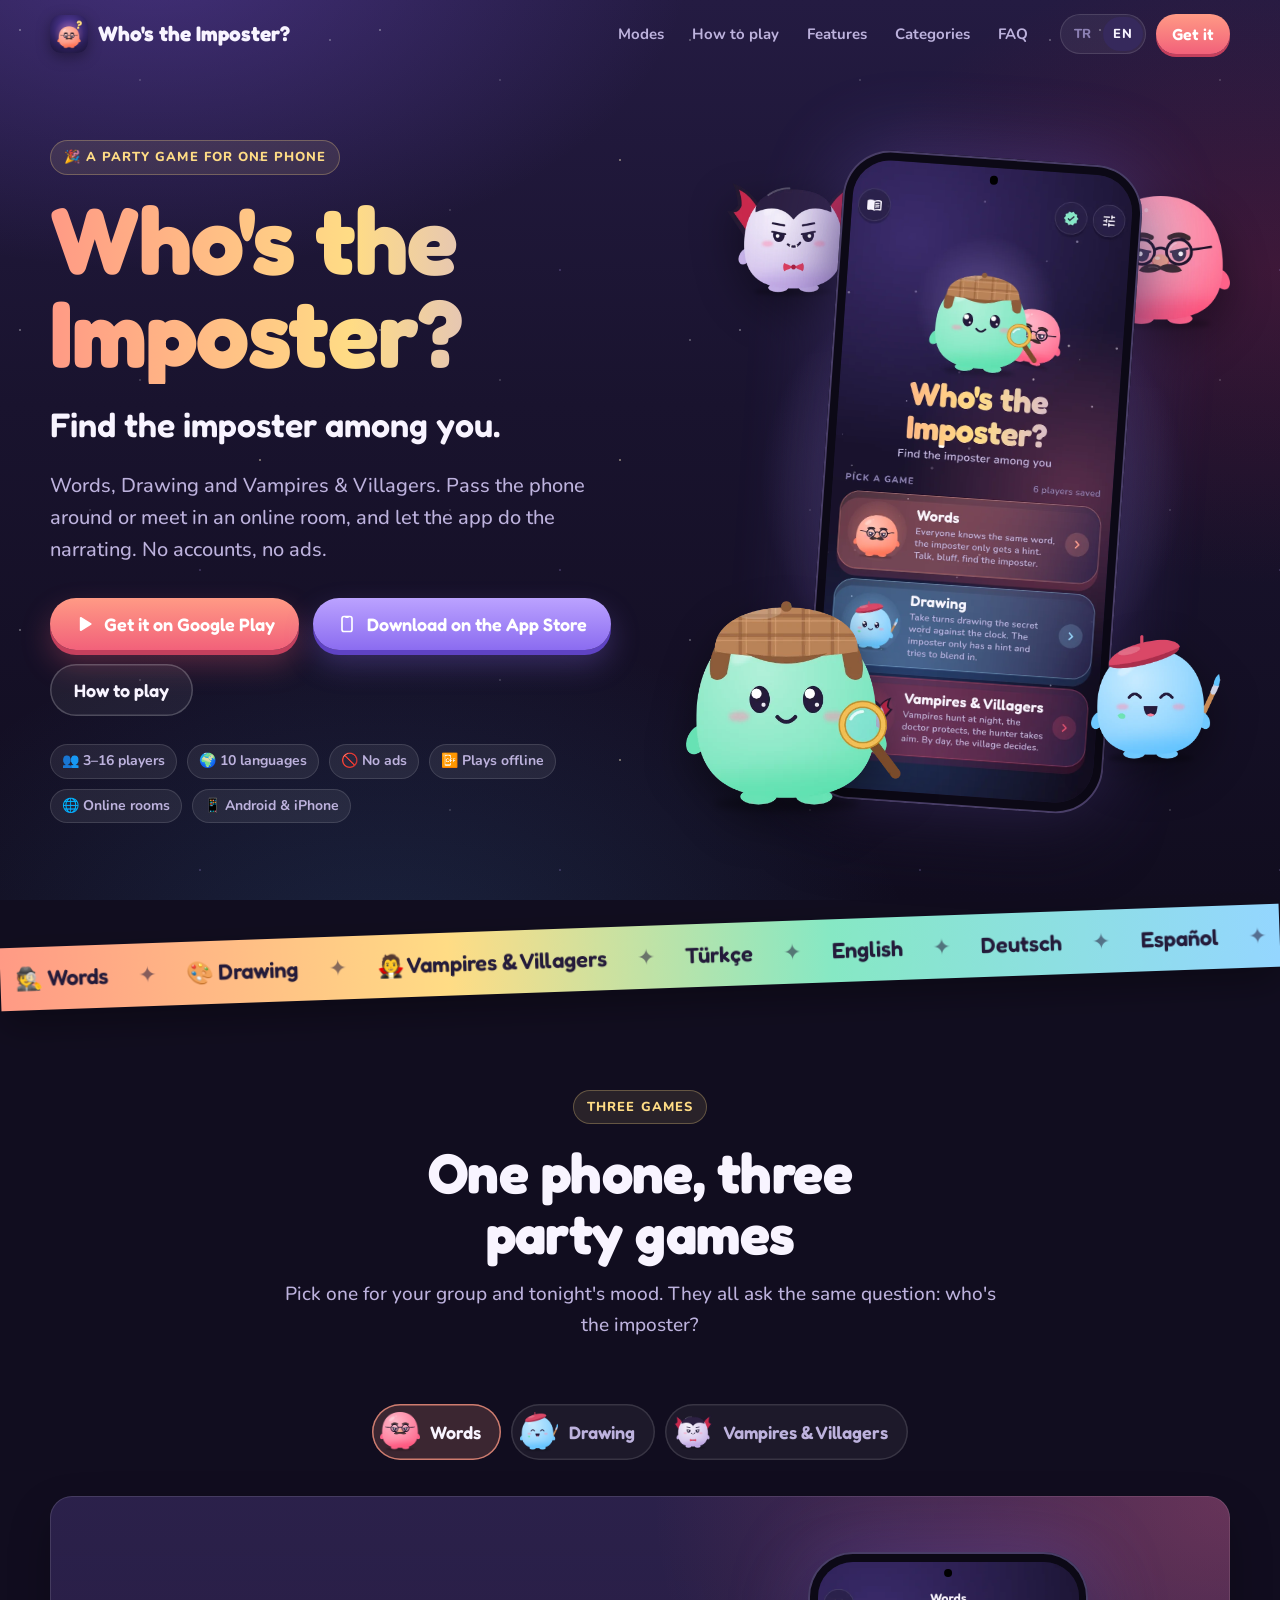
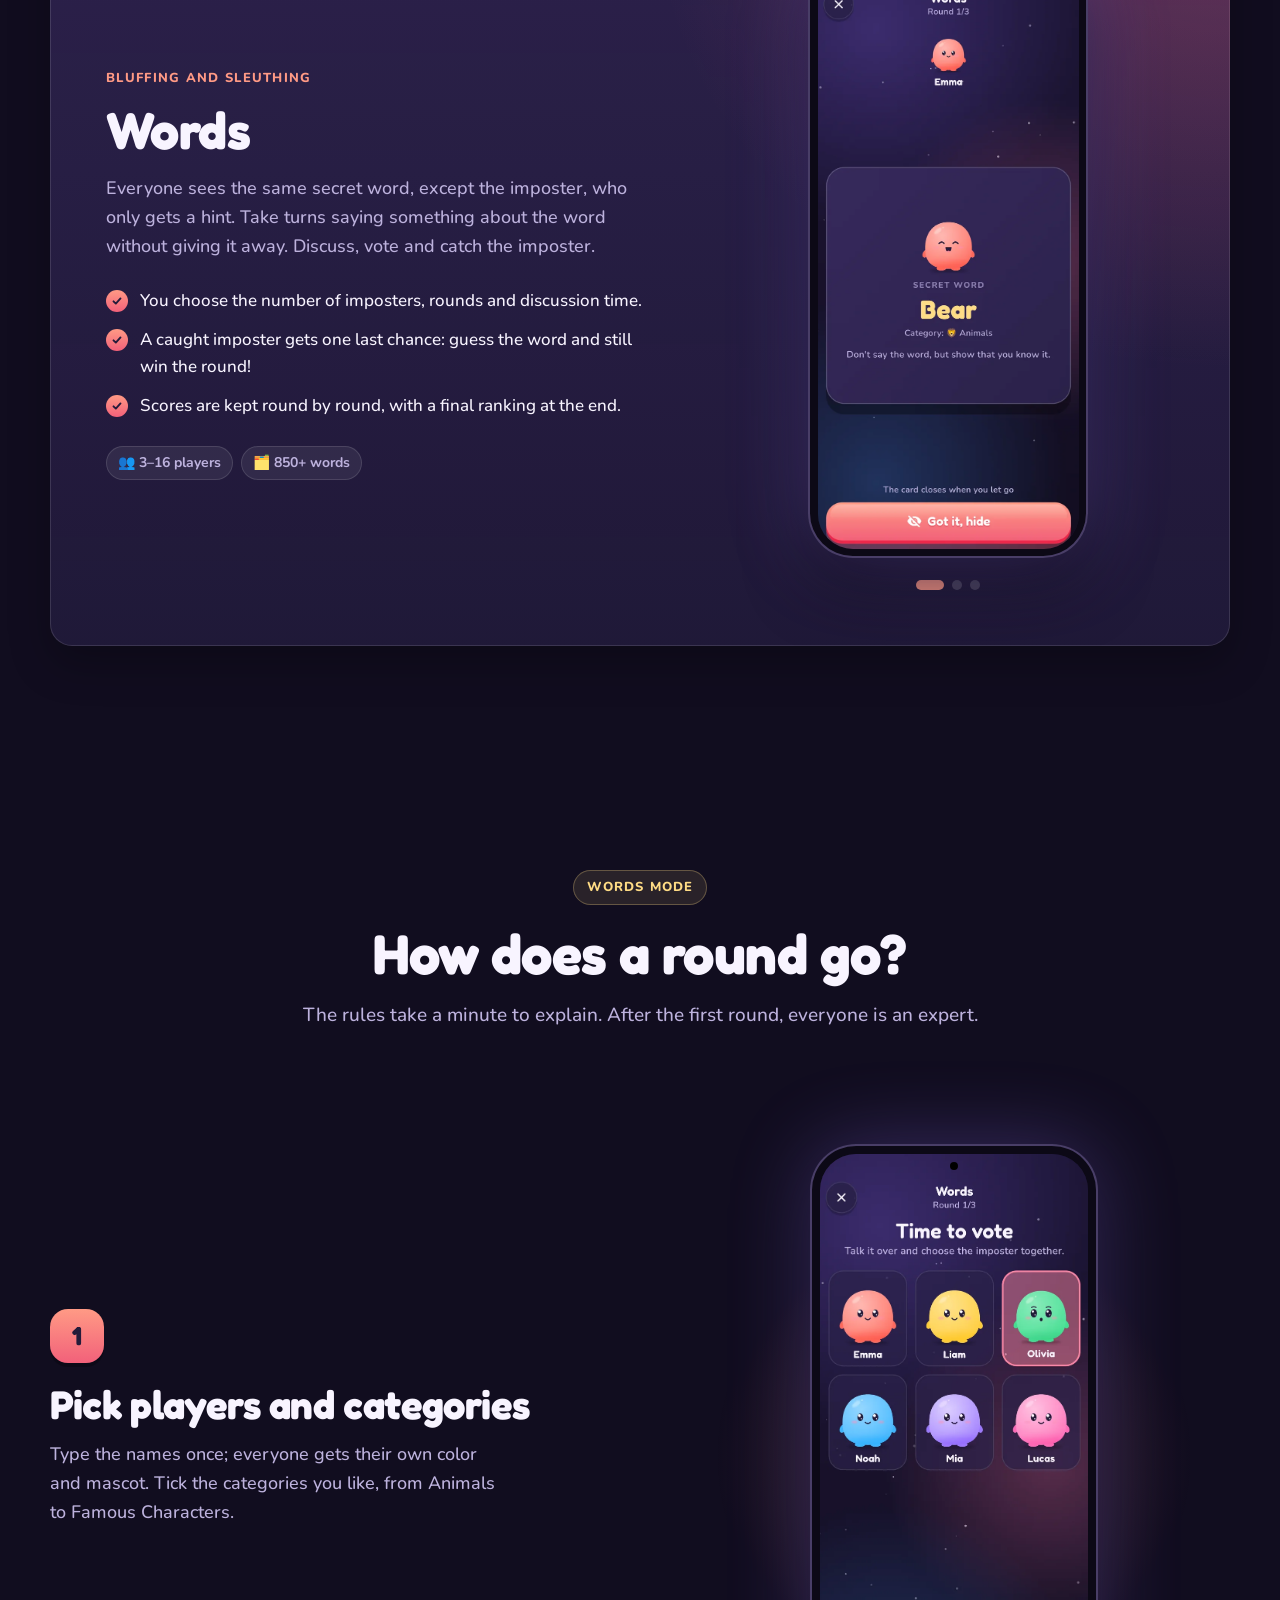
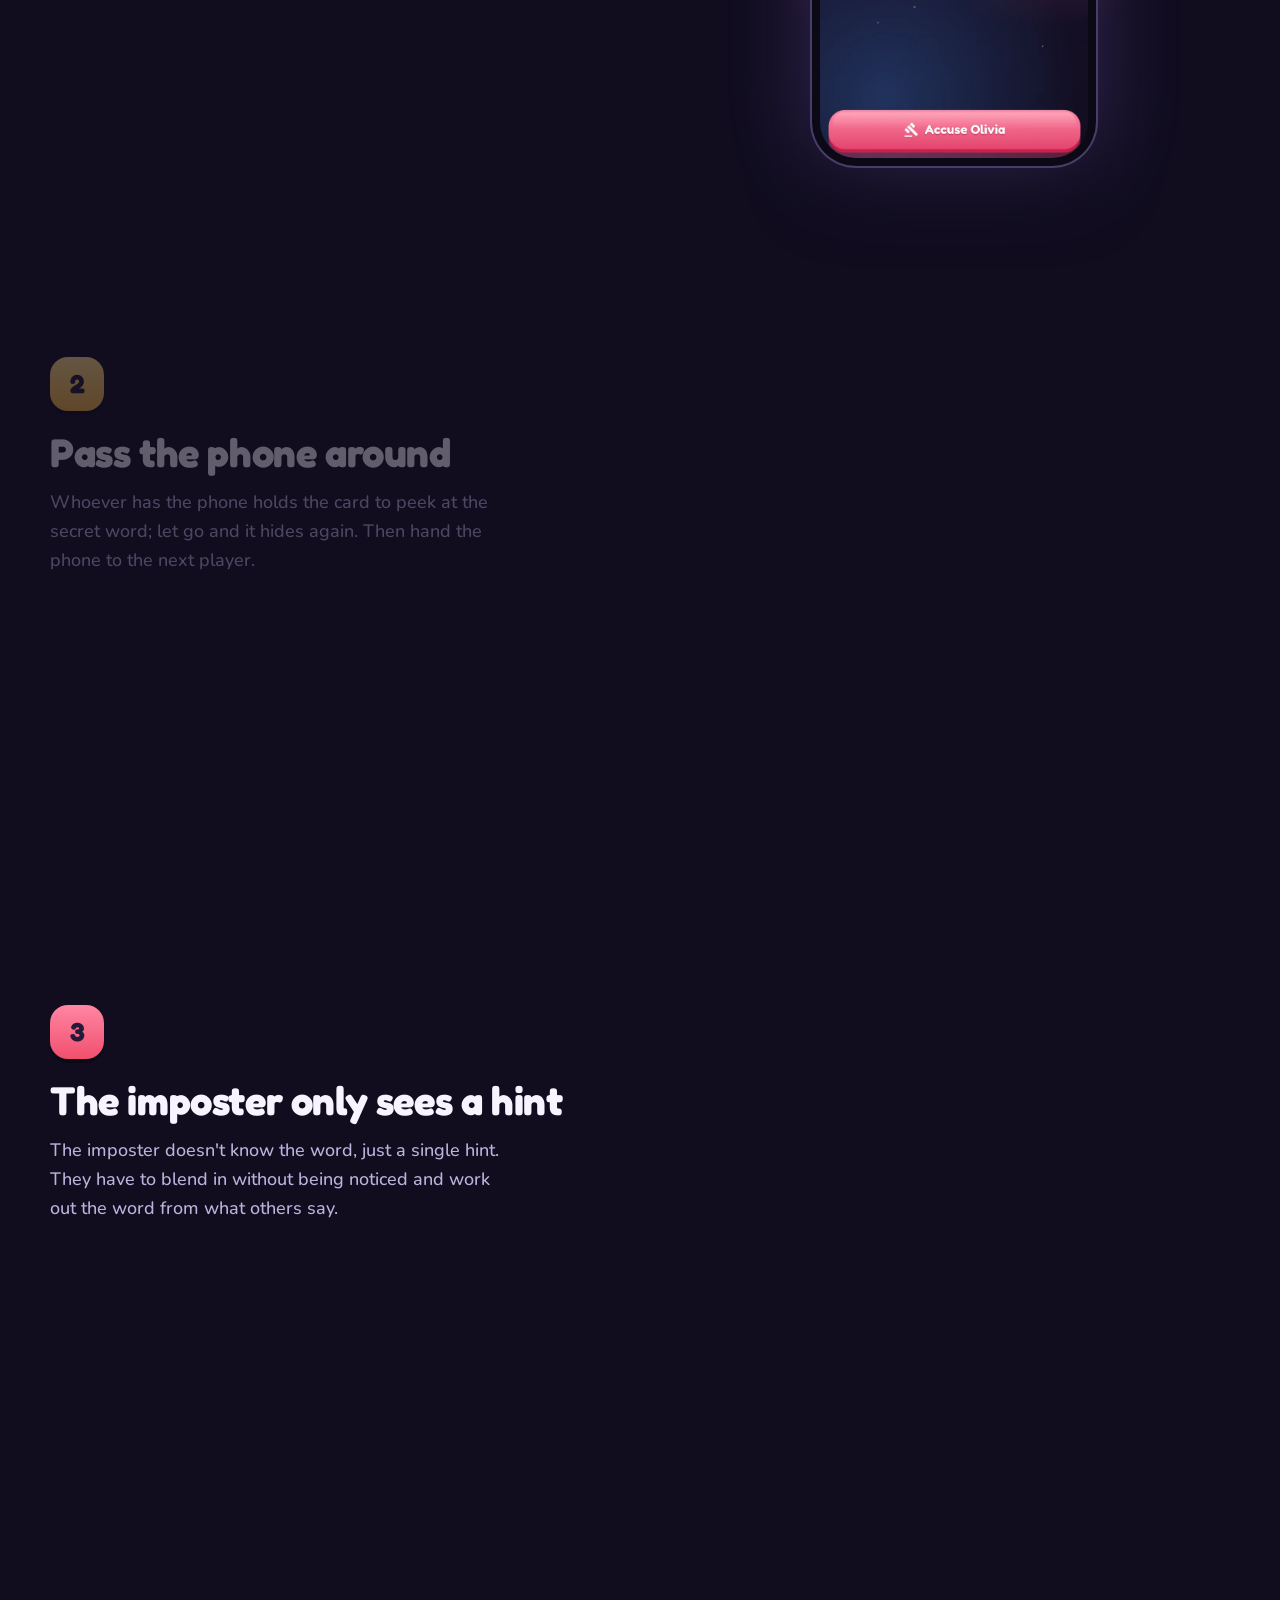
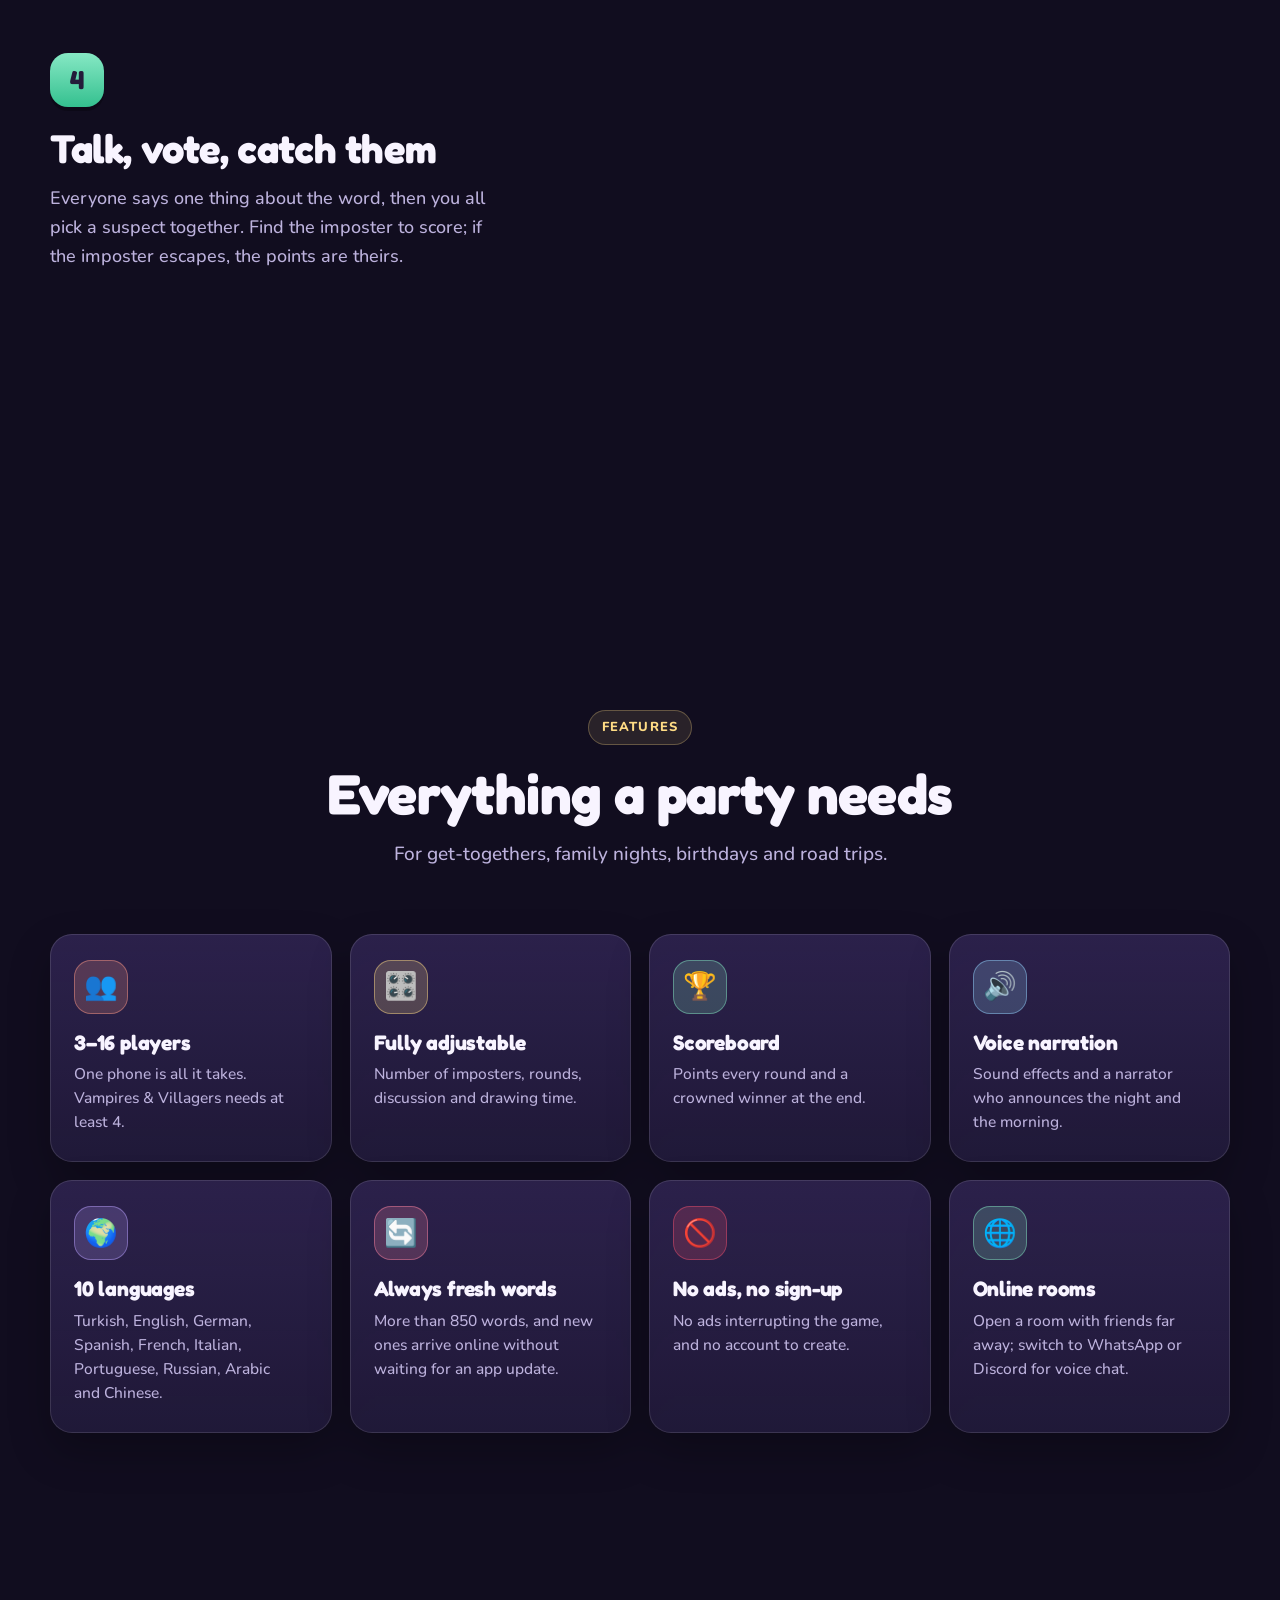
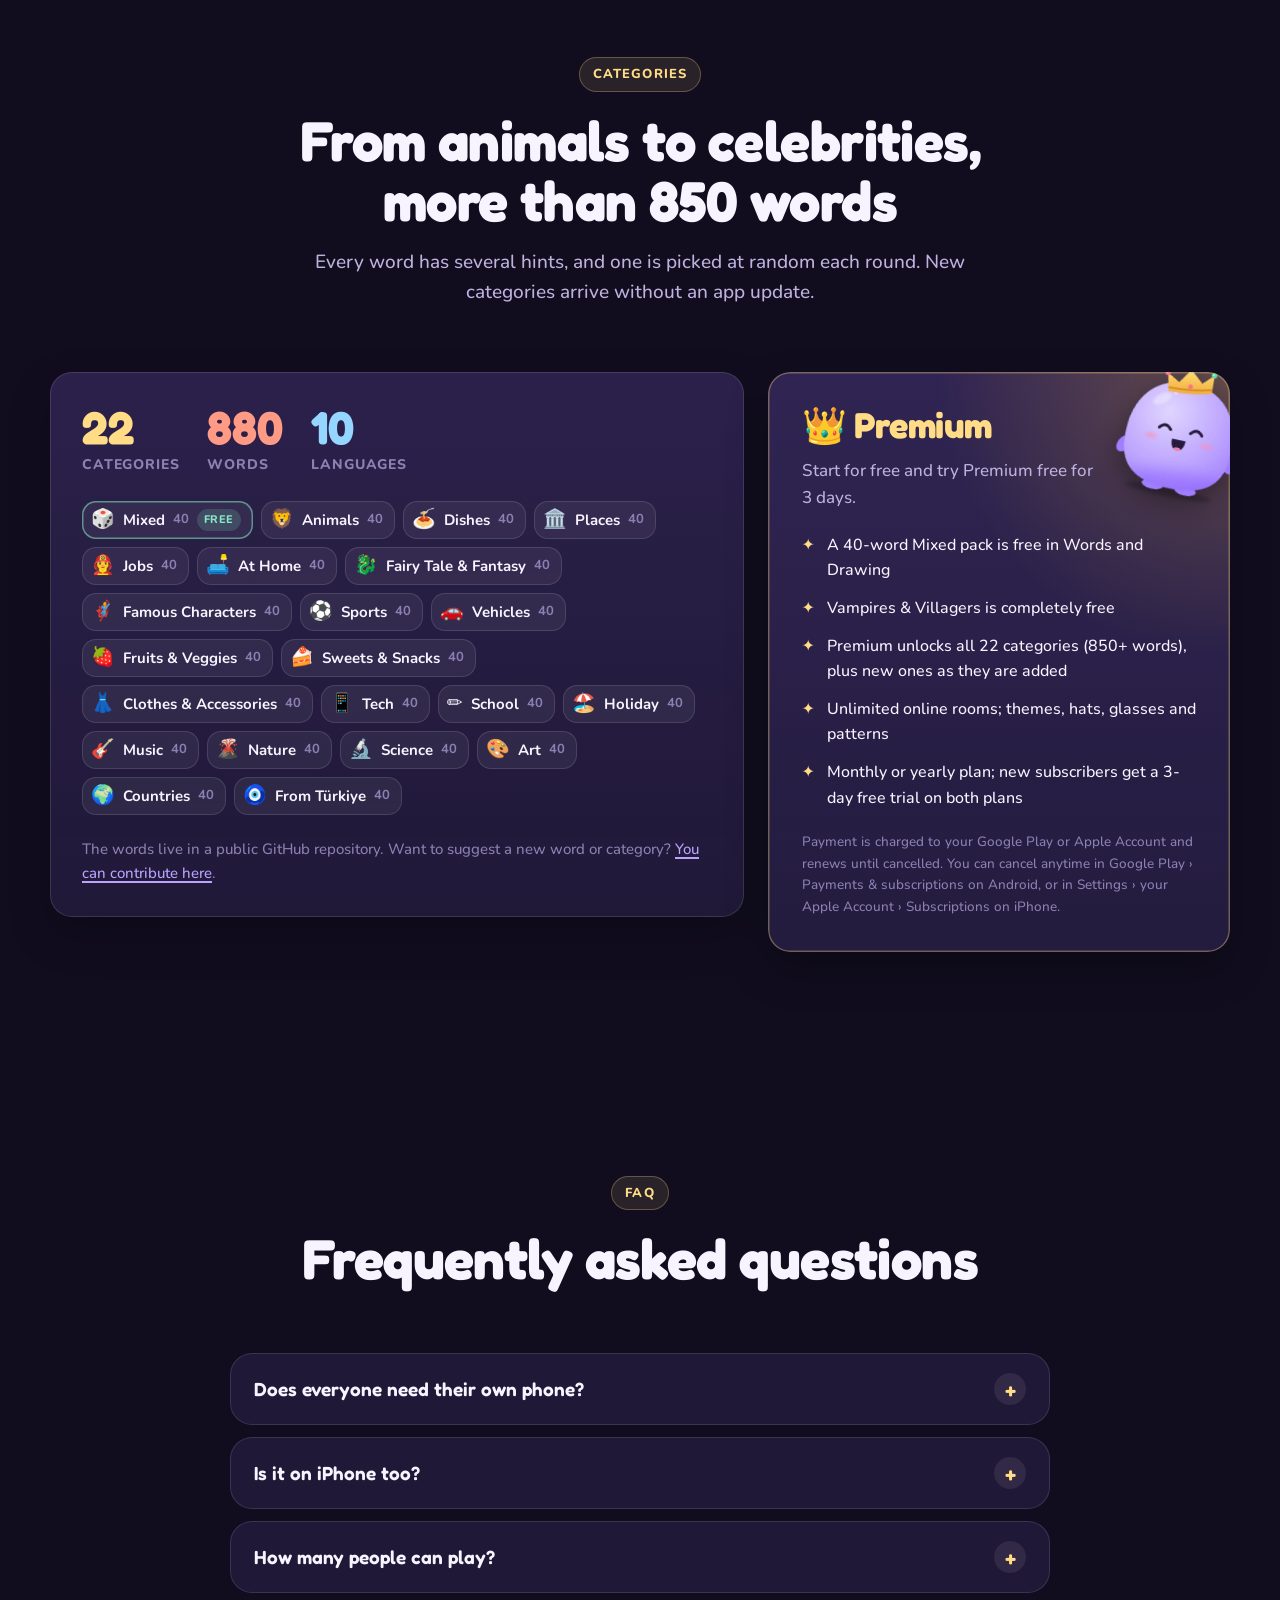
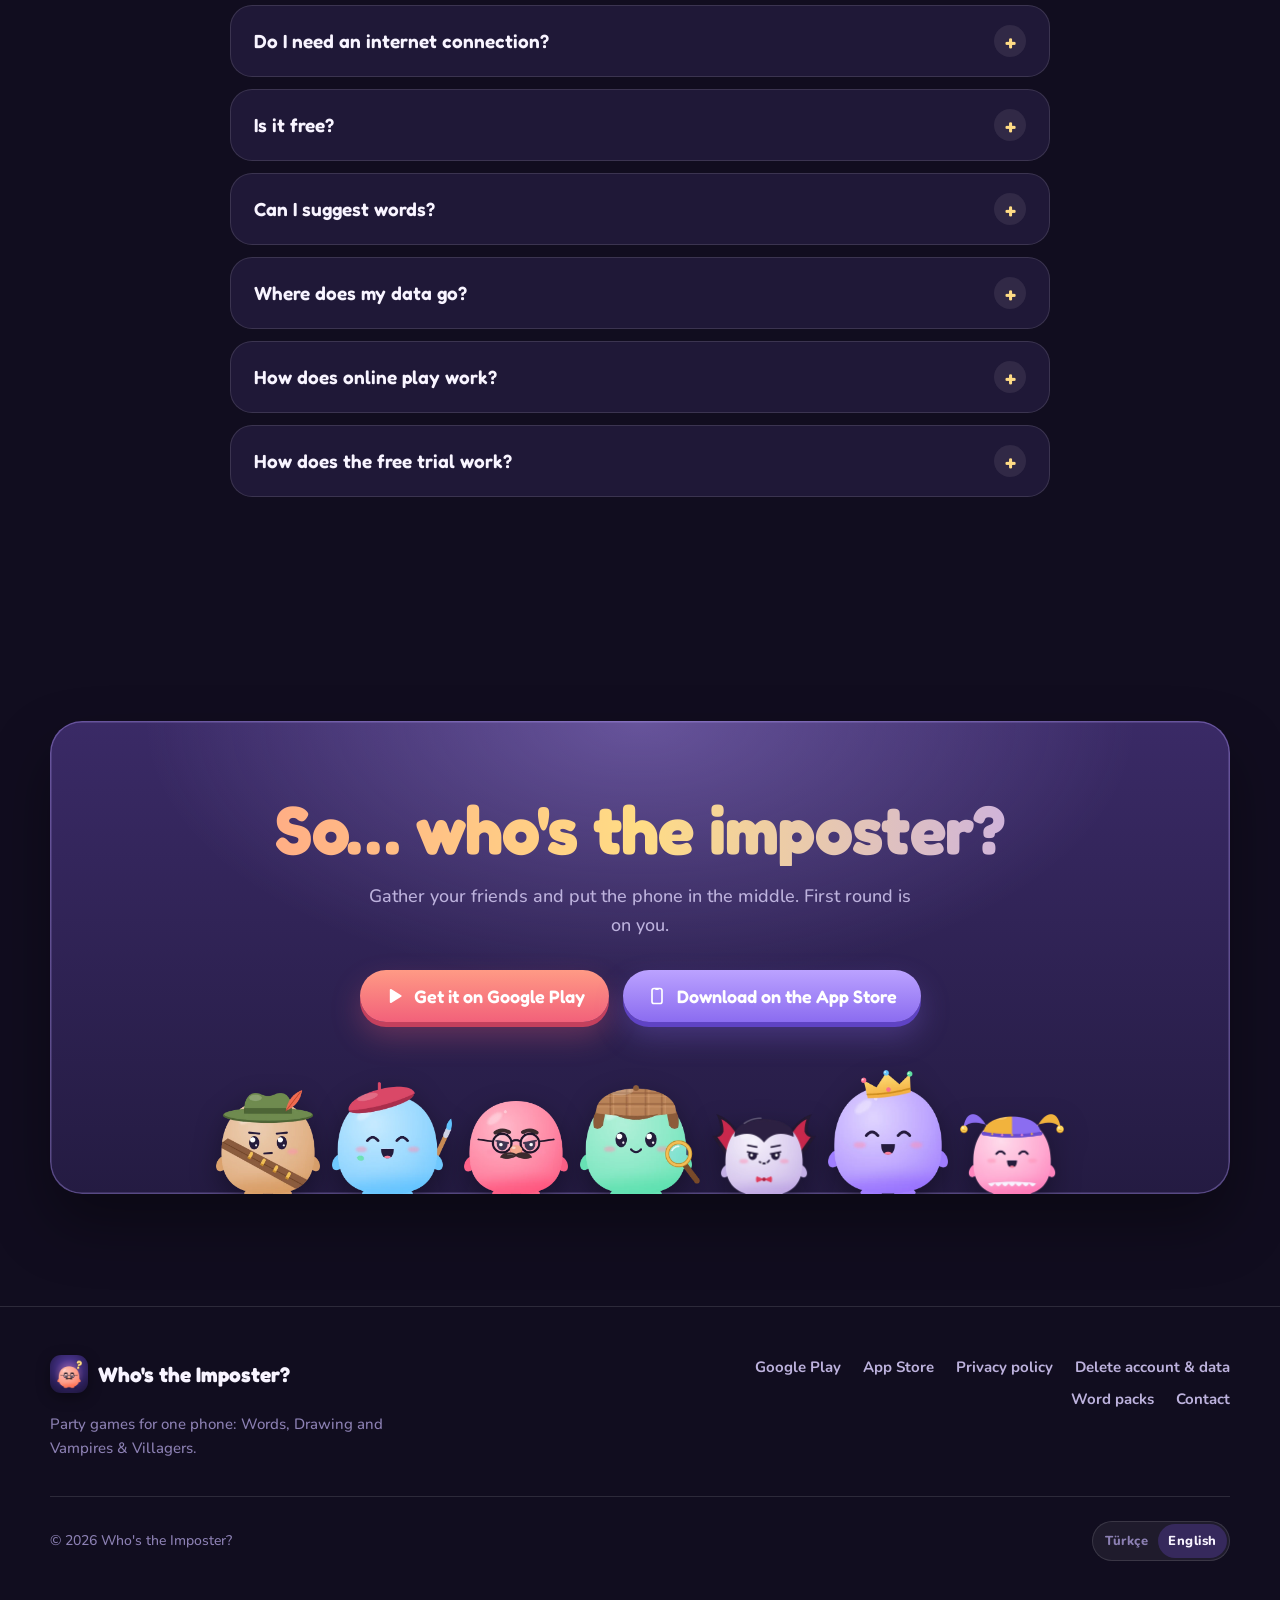
==== commit 0a8e3889: "Site: App Store düğmeleri yayında (iPhone sürümü çıktı) Co-Authored-By: Claude Opus 5.5 <noreply@ant" ====
--- a/index.html
+++ b/index.html
@@ -1,7 +1,7 @@
 <!doctype html>
 <!-- data-appstore: App Store sürümü yayına girene kadar "soon" (App Store
      düğmeleri "Yakında" der, tıklanmaz); yayına girince "live" yapın. -->
-<html lang="tr" data-appstore="soon">
+<html lang="tr" data-appstore="live">
 <head>
   <meta charset="utf-8">
   <meta name="viewport" content="width=device-width, initial-scale=1">
